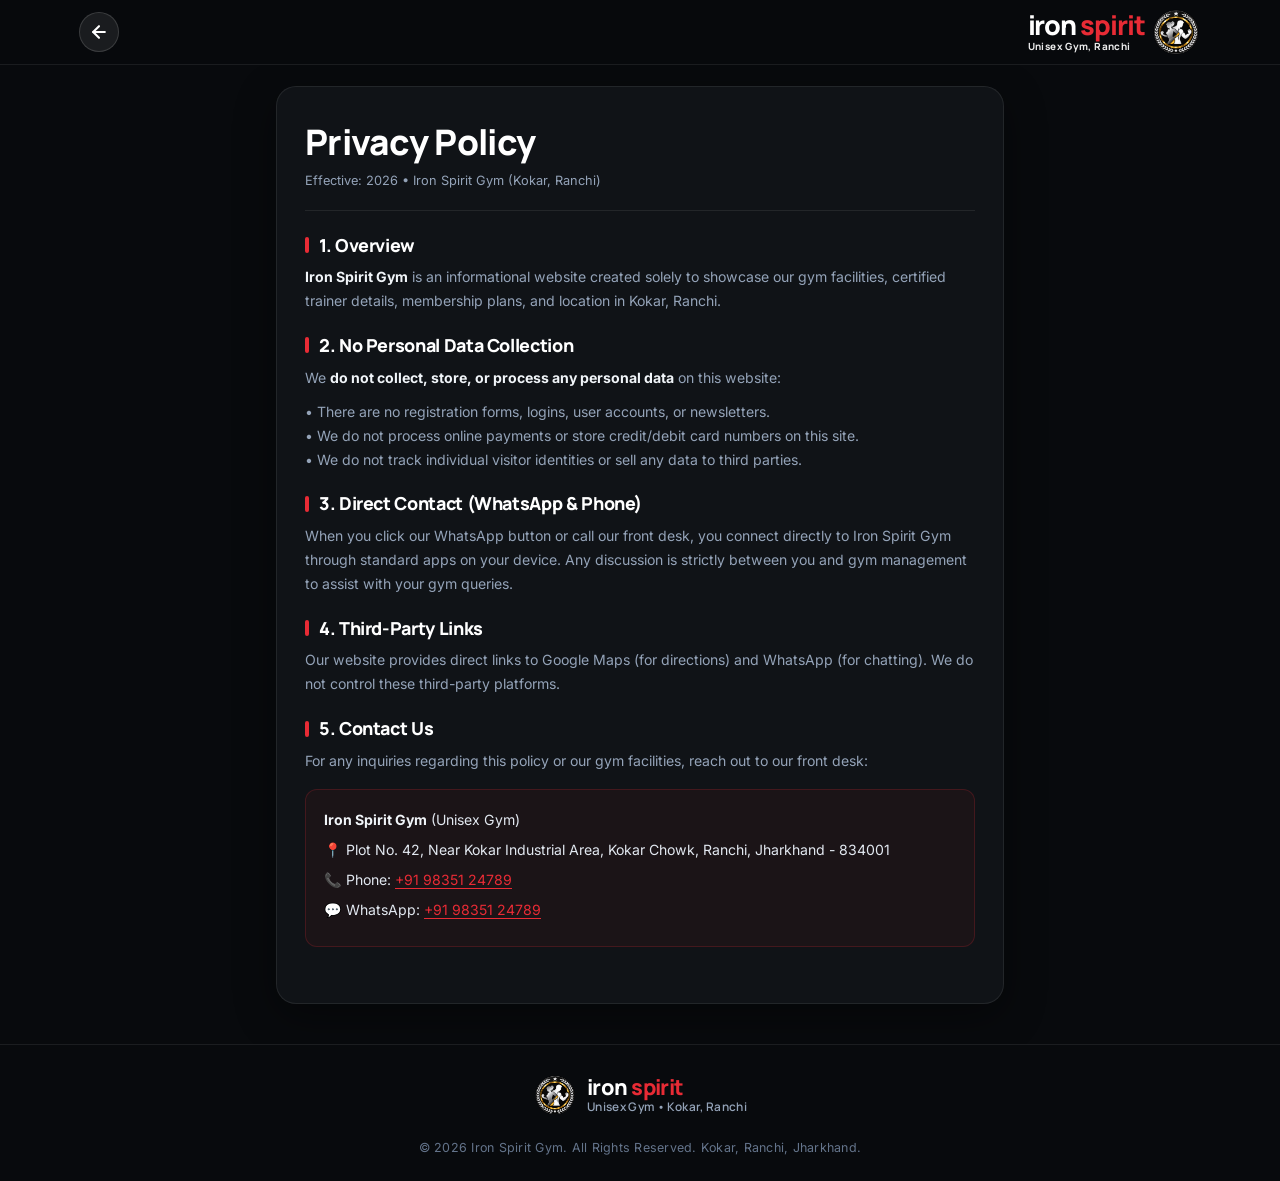
==== privacy-policy.html @ e4836db2 "Initial commit" ====
<!DOCTYPE html>
<html lang="en">
<head>
  <meta charset="UTF-8" />
  <meta name="viewport" content="width=device-width, initial-scale=1.0, maximum-scale=1.0, user-scalable=no" />
  
  <title>Privacy Policy | Iron Spirit Gym - Kokar, Ranchi</title>
  <meta name="description" content="Privacy Policy for Iron Spirit Gym, Kokar, Ranchi. We respect your privacy and do not collect personal data on this website." />
  <meta name="theme-color" content="#080a0d" />
  <link rel="icon" type="image/png" href="logo.png" />

  <!-- Preconnect Fonts -->
  <link rel="preconnect" href="https://fonts.googleapis.com" />
  <link rel="preconnect" href="https://fonts.gstatic.com" crossorigin />

  <!-- Main Stylesheet -->
  <link rel="stylesheet" href="css/style.css" />

  <style>
    /* Strict Dark Canvas Override - Eliminates any white body gaps or mobile padding */
    html,
    body {
      background: #080a0d !important;
      background-color: #080a0d !important;
      padding-bottom: 0 !important;
      margin: 0 !important;
      color: #cbd5e1;
    }

    /* Completely Disable Mobile Bottom Nav on Privacy Policy */
    .mobile-bottom-nav {
      display: none !important;
    }

    /* Top Navbar Layout on Privacy Policy */
    .privacy-header-bar {
      background: rgba(8, 10, 13, 0.94) !important;
      backdrop-filter: blur(20px) !important;
      -webkit-backdrop-filter: blur(20px) !important;
      border-bottom: 1px solid rgba(255, 255, 255, 0.08) !important;
    }

    .policy-navbar-row {
      display: flex !important;
      align-items: center !important;
      justify-content: space-between !important;
      height: 64px;
      gap: 14px;
    }

    .policy-top-back-icon {
      display: inline-flex !important;
      align-items: center;
      justify-content: center;
      width: 40px;
      height: 40px;
      border-radius: 50%;
      background: rgba(255, 255, 255, 0.08);
      border: 1px solid rgba(255, 255, 255, 0.14);
      color: #ffffff !important;
      text-decoration: none;
      flex-shrink: 0;
      transition: all 0.22s ease;
      -webkit-tap-highlight-color: transparent;
    }

    .policy-top-back-icon svg {
      stroke: #ffffff !important;
      color: #ffffff !important;
    }

    .policy-top-back-icon:hover,
    .policy-top-back-icon:active {
      background: var(--red, #e82b35);
      border-color: var(--red, #e82b35);
      transform: translateX(-2px);
    }

    .policy-page-wrap {
      min-height: calc(100vh - 120px);
      background: #080a0d !important;
      color: #cbd5e1;
      padding-top: 86px;
      padding-bottom: 40px;
      position: relative;
    }

    .policy-container {
      max-width: 760px;
      margin: 0 auto;
      padding: 0 16px;
    }

    .policy-card {
      background: rgba(18, 22, 27, 0.85);
      border: 1px solid rgba(255, 255, 255, 0.08);
      border-radius: 20px;
      padding: 34px 28px;
      backdrop-filter: blur(16px);
      -webkit-backdrop-filter: blur(16px);
      box-shadow: 0 12px 40px rgba(0, 0, 0, 0.4);
    }

    .policy-header {
      margin-bottom: 24px;
      padding-bottom: 18px;
      border-bottom: 1px solid rgba(255, 255, 255, 0.08);
    }

    .policy-title {
      font-family: 'Manrope', var(--font-heading), sans-serif;
      font-size: clamp(1.75rem, 3.2vw, 2.2rem);
      font-weight: 850;
      color: #ffffff;
      line-height: 1.2;
      margin-bottom: 8px;
    }

    .policy-meta {
      font-size: 0.80rem;
      color: #94a3b8;
    }

    .policy-content section {
      margin-bottom: 22px;
    }

    .policy-content h2 {
      font-family: 'Manrope', var(--font-heading), sans-serif;
      font-size: 1.12rem;
      font-weight: 800;
      color: #ffffff;
      margin-bottom: 10px;
      display: flex;
      align-items: center;
      gap: 10px;
    }

    .policy-content h2::before {
      content: '';
      display: inline-block;
      width: 4px;
      height: 16px;
      background: var(--red, #e82b35);
      border-radius: 2px;
    }

    .policy-content p {
      font-size: 0.88rem;
      line-height: 1.7;
      color: #94a3b8;
      margin-bottom: 10px;
    }

    .policy-content strong {
      color: #f1f5f9;
    }

    .policy-content a {
      color: var(--red, #e82b35);
      text-decoration: underline;
      text-underline-offset: 3px;
    }

    .policy-contact-box {
      background: rgba(232, 43, 53, 0.05);
      border: 1px solid rgba(232, 43, 53, 0.2);
      border-radius: 12px;
      padding: 18px;
      margin-top: 16px;
    }

    .policy-contact-box p {
      margin-bottom: 6px;
      color: #e2e8f0;
    }

    .site-footer {
      background: #080a0d !important;
      border-top: 1px solid rgba(255, 255, 255, 0.08);
      padding: 28px 0 24px 0 !important;
    }

    @media (max-width: 640px) {
      .policy-page-wrap {
        padding-top: 76px;
        padding-bottom: 28px;
      }
      .policy-card {
        padding: 24px 16px;
        border-radius: 16px;
      }
      .policy-title {
        font-size: 1.5rem;
      }
    }
  </style>
</head>
<body>

  <!-- FIXED TOP NAVBAR -->
  <div class="fixed-top-header-group">
    <header class="site-header privacy-header-bar">
      <div class="container policy-navbar-row">
        <!-- Clean Back Icon Button on Top Left -->
        <a href="index.html" class="policy-top-back-icon" aria-label="Return to Homepage">
          <svg width="20" height="20" viewBox="0 0 24 24" fill="none" stroke="currentColor" stroke-width="2.5" stroke-linecap="round" stroke-linejoin="round">
            <line x1="19" y1="12" x2="5" y2="12"></line>
            <polyline points="12 19 5 12 12 5"></polyline>
          </svg>
        </a>

        <!-- Brand Identity -->
        <a href="index.html#hero" class="brand-logo" aria-label="Iron Spirit Gym Homepage">
          <div class="brand-text">
            <span class="brand-name">iron <span class="red-text">spirit</span></span>
            <span class="brand-sub">Unisex Gym, Ranchi</span>
          </div>
          <img src="top_logo.png" alt="Iron Spirit Gym Logo" class="header-logo-img" />
        </a>
      </div>
    </header>
  </div>

  <!-- PRIVACY POLICY CONTENT BODY -->
  <main class="policy-page-wrap">
    <div class="policy-container">
      <div class="policy-card">
        
        <div class="policy-header">
          <h1 class="policy-title">Privacy Policy</h1>
          <p class="policy-meta">Effective: 2026 • Iron Spirit Gym (Kokar, Ranchi)</p>
        </div>

        <div class="policy-content">
          <section>
            <h2>1. Overview</h2>
            <p>
              <strong>Iron Spirit Gym</strong> is an informational website created solely to showcase our gym facilities, certified trainer details, membership plans, and location in Kokar, Ranchi.
            </p>
          </section>

          <section>
            <h2>2. No Personal Data Collection</h2>
            <p>
              We <strong>do not collect, store, or process any personal data</strong> on this website:
            </p>
            <p>
              • There are no registration forms, logins, user accounts, or newsletters.<br>
              • We do not process online payments or store credit/debit card numbers on this site.<br>
              • We do not track individual visitor identities or sell any data to third parties.
            </p>
          </section>

          <section>
            <h2>3. Direct Contact (WhatsApp & Phone)</h2>
            <p>
              When you click our WhatsApp button or call our front desk, you connect directly to Iron Spirit Gym through standard apps on your device. Any discussion is strictly between you and gym management to assist with your gym queries.
            </p>
          </section>

          <section>
            <h2>4. Third-Party Links</h2>
            <p>
              Our website provides direct links to Google Maps (for directions) and WhatsApp (for chatting). We do not control these third-party platforms.
            </p>
          </section>

          <section>
            <h2>5. Contact Us</h2>
            <p>For any inquiries regarding this policy or our gym facilities, reach out to our front desk:</p>
            <div class="policy-contact-box">
              <p><strong>Iron Spirit Gym</strong> (Unisex Gym)</p>
              <p>📍 Plot No. 42, Near Kokar Industrial Area, Kokar Chowk, Ranchi, Jharkhand - 834001</p>
              <p>📞 Phone: <a href="tel:+919835124789">+91 98351 24789</a></p>
              <p>💬 WhatsApp: <a href="https://wa.me/919835124789" target="_blank" rel="noopener">+91 98351 24789</a></p>
            </div>
          </section>
        </div>

      </div>
    </div>
  </main>

  <!-- SITE FOOTER -->
  <footer class="site-footer">
    <div class="container">
      <div class="footer-minimal-wrap">
        <a href="index.html#hero" class="footer-brand" aria-label="Iron Spirit Gym">
          <img src="top_logo.png" alt="Iron Spirit Gym Logo" class="footer-logo-img" />
          <div class="footer-brand-text">
            <span class="brand-name">iron <span class="red-text">spirit</span></span>
            <span class="brand-sub">Unisex Gym • Kokar, Ranchi</span>
          </div>
        </a>
        <div class="footer-copyright-text">
          © 2026 Iron Spirit Gym. All Rights Reserved. Kokar, Ranchi, Jharkhand.
        </div>
      </div>
    </div>
  </footer>

</body>
</html>
---- css/style.css ----
/* ==========================================================================
   IRON SPIRIT GYM — STUDIO LUXURY LIGHT THEME & ATHLETIC CRIMSON
   Palette: Studio Off-White (#f8f9fb), Pure White Surfaces (#ffffff),
            Deep Onyx Typography (#0f1316), Vibrant Crimson Red (#e82b35)
   ========================================================================== */

@import url('https://fonts.googleapis.com/css2?family=Barlow+Condensed:wght@600;700;800;900&family=Bebas+Neue&family=Inter:wght@400;500;600;700;800&family=Manrope:wght@400;500;600;700;800;900&family=Montserrat:wght@800;900&family=Outfit:wght@600;700;800;900&family=Plus+Jakarta+Sans:wght@500;600;700;800;900&family=Syne:wght@700;800;900&display=swap');

:root {
  /* Studio Luxury Light Canvas & Surfaces */
  --bg: #f8f9fb;
  --bg-canvas: #f8f9fb;
  --surface: #ffffff;
  --bg-surface: #ffffff;
  --surface2: #f1f3f5;
  --bg-surface-elevated: #ffffff;
  --bg-surface-hover: #f3f5f8;
  --bg-glass: rgba(255, 255, 255, 0.92);

  /* Clean Hairline Borders & Dividers */
  --line: rgba(0, 0, 0, 0.08);
  --border-subtle: rgba(0, 0, 0, 0.08);
  --border-medium: rgba(0, 0, 0, 0.14);
  --border-red: rgba(232, 43, 53, 0.4);
  --border-red-strong: rgba(232, 43, 53, 0.85);

  /* Vibrant Crimson Red Accents */
  --red: #e82b35;
  --red2: #ff5660;
  --red-muted: rgba(232, 43, 53, 0.08);
  --red-glow: rgba(232, 43, 53, 0.18);
  --green: #10b981;

  /* Backward compatibility mapping */
  --gold-primary: var(--red);
  --gold-light: var(--red2);
  --gold-dark: #b81c25;
  --gold-muted: var(--red-muted);
  --gold-glow: var(--red-glow);
  --border-gold: var(--border-red);
  --border-gold-strong: var(--border-red-strong);

  /* Text & Hierarchy */
  --text: #0f1316;
  --text-primary: #0f1316;
  --muted: #5f6b7a;
  --text-secondary: #5f6b7a;
  --text-muted: #8896a6;
  --text-inverse: #ffffff;

  /* Functional */
  --status-live: var(--green);
  --status-warning: #f59e0b;

  /* Typography */
  --font-heading: 'Manrope', 'Outfit', sans-serif;
  --font-display: 'Manrope', 'Outfit', sans-serif;
  --font-body: 'Inter', -apple-system, BlinkMacSystemFont, sans-serif;

  /* Radii */
  --radius-sm: 6px;
  --radius-md: 12px;
  --radius-lg: 18px;
  --radius-xl: 24px;
  --radius-full: 9999px;

  /* Shadows for Light Theme */
  --shadow-subtle: 0 4px 20px rgba(15, 23, 42, 0.05);
  --shadow-card: 0 12px 36px rgba(15, 23, 42, 0.08);
  --shadow-elevated: 0 20px 48px rgba(15, 23, 42, 0.12);

  /* Transitions */
  --ease-smooth: cubic-bezier(0.16, 1, 0.3, 1);
  --transition-fast: 0.22s var(--ease-smooth);
  --transition-smooth: 0.45s var(--ease-smooth);
}

/* Base Reset & Global Touch/Selection Lock */
*, *::before, *::after {
  box-sizing: border-box;
  margin: 0;
  padding: 0;
  -webkit-tap-highlight-color: transparent !important;
  -webkit-touch-callout: none !important;
  -webkit-user-select: none;
  -moz-user-select: none;
  -ms-user-select: none;
  user-select: none;
}

/* Completely Disable Text Selection Highlighting */
::selection {
  background: transparent;
  color: inherit;
}

::-moz-selection {
  background: transparent;
  color: inherit;
}

html {
  font-size: 16px;
  background-color: var(--bg-canvas);
  color: var(--text-primary);
  font-family: var(--font-body);
  -webkit-font-smoothing: antialiased;
  -moz-osx-font-smoothing: grayscale;
  overflow-x: hidden;
  max-width: 100vw;
  -webkit-tap-highlight-color: transparent;
  -webkit-user-select: none;
  user-select: none;
}

body {
  overflow-x: hidden;
  max-width: 100vw;
  width: 100%;
  line-height: 1.6;
  background-color: var(--bg-canvas);
  color: var(--text-primary);
  position: relative;
  -webkit-tap-highlight-color: transparent;
  -webkit-user-select: none;
  user-select: none;
}

/* Allow text selection ONLY on form input fields */
input,
textarea,
[contenteditable="true"] {
  -webkit-user-select: text !important;
  -moz-user-select: text !important;
  -ms-user-select: text !important;
  user-select: text !important;
  -webkit-tap-highlight-color: transparent;
}

input::selection,
textarea::selection {
  background: rgba(232, 43, 53, 0.3) !important;
  color: inherit !important;
}

/* Fixed Ambient Background Canvas (Hardware-Accelerated, Zero Mobile Scroll Lag) */
.fixed-bg-canvas {
  position: fixed;
  inset: 0;
  width: 100vw;
  height: 100vh;
  z-index: -1;
  pointer-events: none;
  background-color: var(--bg-canvas);
  background-image: 
    radial-gradient(circle at 10% 20%, rgba(232, 43, 53, 0.035) 0%, transparent 40%),
    radial-gradient(circle at 90% 80%, rgba(232, 43, 53, 0.025) 0%, transparent 45%),
    radial-gradient(rgba(0, 0, 0, 0.05) 0.8px, transparent 0.8px);
  background-size: 100% 100%, 100% 100%, 32px 32px;
  background-position: 0 0, 0 0, 0 0;
}

/* ==========================================================================
   PRELOADER — SILHOUETTE LIQUID & ENERGY FILL ANIMATION
   ========================================================================== */
.preloader {
  position: fixed;
  inset: 0;
  width: 100vw;
  height: 100vh;
  background: radial-gradient(ellipse at center, #38080c 0%, #1a0305 45%, #0a0102 75%, #050607 100%);
  z-index: 99999;
  display: flex;
  align-items: center;
  justify-content: center;
  opacity: 1;
  visibility: visible;
  transition: opacity 0.65s cubic-bezier(0.16, 1, 0.3, 1), visibility 0.65s ease;
  overflow: hidden;
}

.preloader.hide {
  opacity: 0;
  visibility: hidden;
  pointer-events: none;
}

/* Container */
.loader-container {
  position: relative;
  display: flex;
  flex-direction: column;
  align-items: center;
  justify-content: center;
  padding: 24px;
  z-index: 2;
}

/* Ambient Pulsing Full-Screen Radial Aura */
.loader-ambient-glow {
  position: fixed;
  inset: 0;
  width: 100vw;
  height: 100vh;
  background: radial-gradient(circle at center, rgba(229, 9, 20, 0.42) 0%, rgba(180, 10, 20, 0.15) 45%, transparent 75%);
  pointer-events: none;
  z-index: 1;
  animation: ambient-glow-pulse 2.6s ease-in-out infinite alternate;
}

@keyframes ambient-glow-pulse {
  0% {
    transform: scale(0.92);
    opacity: 0.65;
  }
  100% {
    transform: scale(1.18);
    opacity: 1;
  }
}

/* Logo Fade In / Fade Out Wrapper */
.loader-logo-wrap {
  position: relative;
  width: min(75vw, 210px);
  aspect-ratio: 1222 / 1287;
  display: flex;
  align-items: center;
  justify-content: center;
  z-index: 2;
}

.loader-fade-logo {
  width: 100%;
  height: 100%;
  object-fit: contain;
  animation: logo-fade-breathe 2.2s ease-in-out infinite alternate;
}

@keyframes logo-fade-breathe {
  0% {
    opacity: 0.25;
    transform: scale(0.92);
    filter: drop-shadow(0 0 6px rgba(229, 9, 20, 0.4)) drop-shadow(0 0 12px rgba(229, 9, 20, 0.2));
  }
  100% {
    opacity: 1;
    transform: scale(1.04);
    filter: drop-shadow(0 0 22px rgba(229, 9, 20, 1)) drop-shadow(0 0 45px rgba(229, 9, 20, 0.6));
  }
}

/* Status Tracker & Progress */
.loader-status-wrap {
  margin-top: 32px;
  display: flex;
  flex-direction: column;
  align-items: center;
  gap: 10px;
  z-index: 5;
}

.loader-progress-track {
  width: 140px;
  height: 3px;
  background: rgba(255, 255, 255, 0.08);
  border-radius: 999px;
  overflow: hidden;
  position: relative;
}

.loader-progress-bar-fill {
  position: absolute;
  top: 0;
  bottom: 0;
  left: 0;
  width: 0%;
  background: linear-gradient(90deg, #b91c1c, var(--red), #ff4d4d);
  border-radius: 999px;
  box-shadow: 0 0 12px var(--red);
  animation: progress-fill-sync 3s cubic-bezier(0.4, 0, 0.2, 1) infinite;
}

@keyframes progress-fill-sync {
  0% {
    width: 0%;
  }
  60%, 88% {
    width: 100%;
  }
  96%, 100% {
    width: 100%;
  }
}

.loader-meta-row {
  display: flex;
  align-items: center;
  gap: 12px;
}

.loader-brand-tag {
  font-family: var(--font-display);
  font-size: 0.72rem;
  font-weight: 800;
  letter-spacing: 0.15em;
  color: rgba(255, 255, 255, 0.5);
  text-transform: uppercase;
}

.loader-pct {
  font-family: var(--font-display);
  font-size: 0.68rem;
  font-weight: 800;
  letter-spacing: 0.12em;
  color: var(--red);
  text-transform: uppercase;
  text-shadow: 0 0 10px rgba(229, 9, 20, 0.6);
  animation: pulse-text 1.5s ease-in-out infinite alternate;
}

@keyframes pulse-text {
  0% { opacity: 0.7; }
  100% { opacity: 1; }
}

/* Subtle background ambient mesh */
body::before {
  content: '';
  position: fixed;
  top: 0;
  left: 0;
  width: 100vw;
  height: 100vh;
  background-image: 
    radial-gradient(circle at 85% 15%, rgba(232, 43, 53, 0.05) 0%, transparent 40%),
    radial-gradient(circle at 10% 60%, rgba(255, 255, 255, 0.015) 0%, transparent 35%);
  pointer-events: none;
  z-index: 0;
}

/* Container — Responsive & Scaled for Large Monitors & Projectors */
.container {
  width: 100%;
  max-width: min(1560px, 92vw);
  margin: 0 auto;
  padding: 0 28px;
  position: relative;
  z-index: 1;
}

@media (min-width: 1600px) {
  .container {
    max-width: min(1780px, 92vw);
    padding: 0 44px;
  }
}

@media (min-width: 2200px) {
  .container {
    max-width: min(2100px, 90vw);
    padding: 0 60px;
  }
}

@media (max-width: 640px) {
  .container {
    padding: 0 16px;
  }
}

/* Typography */
h1, h2, h3, h4, h5, h6 {
  font-family: var(--font-display);
  color: var(--text-primary);
  font-weight: 700;
  line-height: 1.15;
  letter-spacing: -0.02em;
}

p {
  color: var(--text-secondary);
}

a {
  color: inherit;
  text-decoration: none;
}



/* ==========================================================================
   BUTTERY SMOOTH GSAP SCROLL REVEAL STYLES
   ========================================================================== */
.gsap-reveal {
  opacity: 0;
  transform: translateY(36px);
  will-change: transform, opacity;
}

/* Skeleton fade-out transition */
.skeleton-fade-out {
  opacity: 0;
  transition: opacity 0.4s var(--ease-smooth);
}

/* ==========================================================================
   SECTION HEADER WITH WATERMARK & DUMBBELL EYEBROW (USER SPECIFIED DESIGN)
   ========================================================================== */
.section-header {
  text-align: center;
  max-width: 860px;
  margin: 0 auto 44px auto;
  position: relative;
  padding: 24px 12px 0 12px;
}

/* Subtle dotted grid texture behind heading matching reference */
.section-header::after {
  content: '';
  position: absolute;
  top: -12px;
  left: 50%;
  transform: translateX(-50%);
  width: 100%;
  max-width: 580px;
  height: 110px;
  background-image: radial-gradient(rgba(0, 0, 0, 0.06) 1.2px, transparent 1.2px);
  background-size: 14px 14px;
  mask-image: radial-gradient(ellipse at center, rgba(0, 0, 0, 0.85) 0%, transparent 72%);
  -webkit-mask-image: radial-gradient(ellipse at center, rgba(0, 0, 0, 0.85) 0%, transparent 72%);
  pointer-events: none;
  z-index: 0;
}

/* Hidden/Watermark hollow outlined background text element */
.section-header[data-watermark]::before {
  content: attr(data-watermark);
  position: absolute;
  top: -10px;
  left: 50%;
  transform: translateX(-50%);
  font-family: var(--font-display);
  font-size: clamp(3.4rem, 10.5vw, 7.5rem);
  font-weight: 900;
  text-transform: uppercase;
  letter-spacing: 0.12em;
  color: transparent;
  -webkit-text-stroke: 1.5px rgba(0, 0, 0, 0.07);
  pointer-events: none;
  user-select: none;
  white-space: nowrap;
  z-index: 1;
  line-height: 0.85;
  mask-image: linear-gradient(180deg, rgba(0, 0, 0, 0.95) 0%, rgba(0, 0, 0, 0.2) 100%);
  -webkit-mask-image: linear-gradient(180deg, rgba(0, 0, 0, 0.95) 0%, rgba(0, 0, 0, 0.2) 100%);
}

.section-eyebrow {
  display: inline-flex;
  align-items: center;
  justify-content: center;
  gap: 10px;
  font-family: var(--font-display);
  font-size: 0.92rem;
  font-weight: 700;
  text-transform: uppercase;
  letter-spacing: 0.08em;
  color: var(--red);
  margin-bottom: 14px;
  position: relative;
  z-index: 2;
  background: transparent;
  border: none;
  padding: 0;
}

.eyebrow-dumbbell {
  display: none !important;
}

.section-title {
  font-size: clamp(2rem, 4.2vw, 3.4rem);
  font-weight: 800;
  margin-bottom: 14px;
  text-transform: uppercase;
  letter-spacing: 0.01em;
  line-height: 1.12;
  position: relative;
  z-index: 2;
  color: var(--text-primary);
}

.section-title span {
  color: var(--red);
}

.section-subtitle {
  font-size: clamp(0.92rem, 1.2vw, 1.05rem);
  color: var(--text-secondary);
  line-height: 1.65;
  max-width: 680px;
  margin: 0 auto;
  position: relative;
  z-index: 2;
}

@media (max-width: 640px) {
  .section-header {
    margin-bottom: 40px;
    padding-top: 14px;
  }
  .section-header[data-watermark]::before {
    font-size: clamp(2.4rem, 11vw, 4.2rem);
    letter-spacing: 0.08em;
    top: -4px;
  }
  .section-eyebrow {
    font-size: 0.82rem;
    gap: 7px;
  }
  .eyebrow-dumbbell {
    width: 18px;
    height: 11px;
  }
  .section-title {
    font-size: clamp(1.75rem, 7vw, 2.3rem);
  }
}

/* Button System */
.btn {
  display: inline-flex;
  align-items: center;
  justify-content: center;
  gap: 10px;
  font-family: var(--font-display);
  font-size: 0.9375rem;
  font-weight: 600;
  letter-spacing: 0.02em;
  padding: 13px 28px;
  border-radius: var(--radius-full);
  cursor: pointer;
  transition: background-color var(--transition-fast), border-color var(--transition-fast), box-shadow var(--transition-fast), color var(--transition-fast);
  border: 1px solid transparent;
  outline: none;
  white-space: nowrap;
}

.btn-primary {
  background: var(--gold-primary);
  color: var(--text-inverse);
  box-shadow: 0 4px 18px var(--gold-glow);
}

.btn-primary:hover {
  background: var(--gold-light);
  box-shadow: 0 6px 24px var(--red-glow);
}

.btn-outline {
  background: rgba(255, 255, 255, 0.03);
  color: var(--text-primary);
  border-color: var(--border-medium);
  backdrop-filter: blur(8px);
}

.btn-outline:hover {
  background: rgba(255, 255, 255, 0.07);
  border-color: var(--gold-primary);
  color: var(--gold-primary);
}

.btn-whatsapp {
  background: #25d366;
  color: #0b0c10;
  font-weight: 700;
}

.btn-whatsapp:hover {
  background: #20ba59;
  box-shadow: 0 4px 20px rgba(37, 211, 102, 0.25);
}

/* ==========================================================================
   REAL UI SKELETON LOADERS (LIGHT THEME)
   ========================================================================== */
.skeleton-box {
  position: relative;
  overflow: hidden;
  background-color: #e5e7eb;
  border-radius: var(--radius-md);
}

.skeleton-box::after {
  content: '';
  position: absolute;
  top: 0;
  left: 0;
  right: 0;
  bottom: 0;
  background: linear-gradient(
    90deg,
    rgba(255, 255, 255, 0) 0%,
    rgba(255, 255, 255, 0.65) 50%,
    rgba(255, 255, 255, 0) 100%
  );
  animation: skeleton-shimmer 1.6s infinite cubic-bezier(0.4, 0, 0.2, 1);
  transform: translateX(-100%);
}

@keyframes skeleton-shimmer {
  100% {
    transform: translateX(100%);
  }
}

.skeleton-card {
  background: var(--surface);
  border: 1px solid var(--border-subtle);
  border-radius: var(--radius-lg);
  padding: 24px;
  display: flex;
  flex-direction: column;
  gap: 16px;
  min-height: 280px;
  box-shadow: var(--shadow-subtle);
}

.skeleton-img {
  height: 180px;
  width: 100%;
  border-radius: var(--radius-md);
}

.skeleton-pill {
  height: 24px;
  width: 90px;
  border-radius: var(--radius-full);
}

.skeleton-title {
  height: 28px;
  width: 75%;
  border-radius: var(--radius-sm);
}

.skeleton-line {
  height: 14px;
  width: 100%;
  border-radius: var(--radius-sm);
}

.skeleton-line.short {
  width: 60%;
}

.skeleton-button {
  height: 44px;
  width: 100%;
  border-radius: var(--radius-full);
  margin-top: auto;
}

/* ==========================================================================
   TOP ANNOUNCEMENT BAR & FIXED HEADER WRAPPER
   ========================================================================== */
.fixed-top-header-group {
  position: fixed;
  top: 0;
  left: 0;
  right: 0;
  width: 100%;
  margin: 0;
  padding: 0;
  z-index: 1000;
}

/* ==========================================================================
   TOP ANNOUNCEMENT BAR (CONTINUOUS MARQUEE SCROLLER WITH PAUSE ON CLICK/HOVER)
   ========================================================================== */
.top-announcement {
  background: #0e1114;
  border-bottom: 1px solid rgba(255, 255, 255, 0.08);
  color: #ffffff;
  padding: 8px 0;
  font-size: 0.8125rem;
  position: relative;
  z-index: 1001;
  width: 100%;
  max-height: 50px;
  overflow: hidden;
  cursor: pointer;
  user-select: none;
  opacity: 1;
  transform: translateY(0);
  transition: max-height 0.35s cubic-bezier(0.4, 0, 0.2, 1), opacity 0.25s ease, transform 0.35s cubic-bezier(0.4, 0, 0.2, 1), padding 0.35s ease, border-color 0.35s ease, background 0.2s ease;
}

/* Hide top announcement bar when scrolled past hero */
.fixed-top-header-group.scrolled .top-announcement {
  max-height: 0;
  opacity: 0;
  padding: 0 !important;
  border-bottom: none !important;
  margin: 0 !important;
  transform: translateY(-100%);
  pointer-events: none;
}

.top-announcement:hover {
  background: #14181d;
}

.announcement-marquee-wrapper {
  width: 100%;
  overflow: hidden;
  display: flex;
  position: relative;
  mask-image: linear-gradient(to right, transparent, black 30px, black calc(100% - 30px), transparent);
  -webkit-mask-image: linear-gradient(to right, transparent, black 30px, black calc(100% - 30px), transparent);
}

.announcement-marquee-track {
  display: flex;
  align-items: center;
  width: max-content;
  will-change: transform;
  animation: announcementMarquee 28s linear infinite;
}

.top-announcement:hover .announcement-marquee-track,
.top-announcement.is-paused .announcement-marquee-track {
  animation-play-state: paused !important;
}

.announcement-marquee-item {
  display: inline-flex;
  align-items: center;
  gap: 12px;
  white-space: nowrap;
  padding: 0 28px;
  flex-shrink: 0;
}

.announcement-badge {
  background: var(--red);
  color: #ffffff;
  padding: 3px 8px;
  border-radius: 4px;
  font-size: 0.7rem;
  font-weight: 800;
  letter-spacing: 0.05em;
  text-transform: uppercase;
  flex-shrink: 0;
  box-shadow: 0 2px 8px rgba(232, 43, 53, 0.4);
}

.announcement-text {
  color: #f1f5f9;
  font-weight: 500;
  letter-spacing: 0.02em;
  font-size: 0.82rem;
}

.announcement-dot {
  display: inline-block;
  width: 5px;
  height: 5px;
  border-radius: 50%;
  background: var(--red);
  margin: 0 4px;
  opacity: 0.8;
}

@keyframes announcementMarquee {
  0% {
    transform: translate3d(0, 0, 0);
  }
  100% {
    transform: translate3d(-50%, 0, 0);
  }
}

/* ==========================================================================
   DYNAMIC NAVBAR (TRANSPARENT OVER HERO, FROSTED GLASS ON SCROLL)
   ========================================================================== */
.site-header {
  width: 100%;
  background: transparent;
  backdrop-filter: none;
  -webkit-backdrop-filter: none;
  border-bottom: none;
  box-shadow: none;
  transition: background 0.35s ease, backdrop-filter 0.35s ease, -webkit-backdrop-filter 0.35s ease, border-color 0.35s ease, box-shadow 0.35s ease;
}

.site-header.scrolled {
  background: rgba(255, 255, 255, 0.88);
  backdrop-filter: blur(20px) saturate(180%);
  -webkit-backdrop-filter: blur(20px) saturate(180%);
  border-bottom: 1px solid rgba(0, 0, 0, 0.08);
  box-shadow: 0 4px 24px rgba(0, 0, 0, 0.06);
}

.navbar {
  display: flex;
  align-items: center;
  justify-content: space-between;
  height: 66px;
  gap: 24px;
}

.brand-logo, .logo {
  display: flex;
  align-items: center;
  gap: 12px;
  text-decoration: none;
  flex-shrink: 0;
  position: relative;
}

.site-header .brand-logo {
  display: inline-flex;
  align-items: center;
  gap: 6px;
  text-decoration: none;
  flex-shrink: 0;
}

@media (max-width: 768px) {
  .site-header .navbar {
    width: 100%;
    display: flex !important;
    justify-content: space-between !important;
    align-items: center !important;
    gap: 0 !important;
  }

  .site-header .nav-actions {
    display: none !important;
  }

  .site-header .brand-logo {
    display: flex !important;
    width: 100% !important;
    flex: 1 1 100% !important;
    align-items: center !important;
    justify-content: space-between !important;
    flex-direction: row !important;
    gap: 0 !important;
  }

  .site-header .brand-logo .brand-text {
    order: 1 !important;
    text-align: left !important;
  }

  .site-header .brand-logo .header-logo-img {
    order: 2 !important;
    margin-left: auto !important;
  }
}

.header-logo-img {
  height: 50px;
  width: 50px;
  max-height: 52px;
  max-width: 52px;
  object-fit: contain;
  border-radius: 50%;
  display: block;
  flex-shrink: 0;
  filter: none;
}

.brand-text {
  display: flex;
  flex-direction: column;
  justify-content: center;
  line-height: 1;
  gap: 3px;
}

.site-footer .brand-logo {
  display: inline-flex;
  align-items: center;
  gap: 12px;
  text-decoration: none;
  position: relative;
}

.brand-name {
  font-family: 'Manrope', var(--font-heading), sans-serif;
  font-weight: 850;
  font-size: clamp(1.42rem, 2.1vw, 1.78rem);
  letter-spacing: -0.04em;
  text-transform: lowercase;
  color: #ffffff;
  line-height: 1;
  display: flex;
  align-items: baseline;
  gap: 4px;
  transition: color 0.35s ease;
}

.site-header.scrolled .brand-name {
  color: #0f1316;
}

.brand-name span.red-text {
  color: var(--red);
  text-shadow: none;
}

.site-header.scrolled .brand-name span.red-text {
  color: var(--red);
  text-shadow: none;
}

.brand-sub {
  font-family: 'Manrope', sans-serif;
  font-size: 0.62rem;
  font-weight: 750;
  letter-spacing: 0.04em;
  text-transform: none;
  color: rgba(255, 255, 255, 0.92);
  line-height: 1;
  transition: color 0.35s ease;
}

.site-header.scrolled .brand-sub {
  color: #0f172a;
  font-weight: 800;
}

.nav-links {
  display: flex;
  align-items: center;
  gap: 26px;
  list-style: none;
  flex-shrink: 1;
}

.nav-links a {
  font-family: 'Manrope', sans-serif;
  font-size: 0.92rem;
  font-weight: 600;
  color: #ffffff;
  text-shadow: 0 1px 4px rgba(0, 0, 0, 0.6);
  letter-spacing: -0.01em;
  text-transform: none;
  transition: color var(--transition-fast), text-shadow var(--transition-fast);
  white-space: nowrap;
}

.site-header.scrolled .nav-links a {
  color: #0f1316;
  text-shadow: none;
  font-weight: 600;
}

.nav-links a:hover,
.nav-links a.active,
.site-header.scrolled .nav-links a:hover,
.site-header.scrolled .nav-links a.active {
  color: var(--red);
}

.nav-actions {
  display: flex;
  align-items: center;
  gap: 14px;
  flex-shrink: 0;
}

.nav-whatsapp-cta {
  height: 34px;
  padding: 0 14px;
  font-size: 0.76rem;
  font-weight: 700;
  font-family: var(--font-display);
  letter-spacing: 0.03em;
  display: inline-flex;
  align-items: center;
  justify-content: center;
  gap: 6px;
  border-radius: var(--radius-full);
  background: #25d366;
  border: 1px solid rgba(255, 255, 255, 0.2);
  color: #ffffff;
  text-decoration: none;
  white-space: nowrap;
  box-shadow: 0 2px 8px rgba(37, 211, 102, 0.25);
  transition: all 0.2s var(--ease-smooth);
}

.nav-whatsapp-cta svg {
  width: 14px;
  height: 14px;
  fill: currentColor;
}

.nav-whatsapp-cta:hover {
  background: #20ba59;
  transform: translateY(-1px);
  box-shadow: 0 4px 12px rgba(37, 211, 102, 0.35);
  color: #ffffff;
}

.hamburger-btn {
  display: none;
  background: transparent;
  border: none;
  color: #ffffff;
  width: 40px;
  height: 40px;
  padding: 0;
  cursor: pointer;
  align-items: center;
  justify-content: center;
  flex-shrink: 0;
  box-shadow: none;
  transition: color 0.2s ease, transform 0.2s ease;
}

.site-header.scrolled .hamburger-btn {
  color: #0f1316;
}

.hamburger-btn:hover {
  background: transparent;
  color: var(--red);
  transform: scale(1.1);
}

.hamburger-btn:active {
  transform: scale(0.92);
}

/* ==========================================================================
   MOBILE SLIDE-OUT NAVIGATION SIDEBAR DRAWER
   ========================================================================== */
.sidebar-backdrop {
  position: fixed;
  inset: 0;
  background: rgba(10, 13, 16, 0.7);
  backdrop-filter: blur(8px);
  -webkit-backdrop-filter: blur(8px);
  z-index: 2000;
  opacity: 0;
  visibility: hidden;
  transition: opacity 0.35s ease, visibility 0.35s ease;
}

.sidebar-backdrop.active {
  opacity: 1;
  visibility: visible;
}

.mobile-sidebar-drawer {
  position: fixed;
  top: 0;
  right: 0;
  bottom: 0;
  width: min(340px, 86vw);
  background: #ffffff;
  z-index: 2005;
  box-shadow: -10px 0 40px rgba(0, 0, 0, 0.35);
  display: flex;
  flex-direction: column;
  transform: translate3d(105%, 0, 0);
  transition: transform 0.35s cubic-bezier(0.16, 1, 0.3, 1);
  overflow: hidden;
}

.mobile-sidebar-drawer.open {
  transform: translate3d(0, 0, 0);
}

.sidebar-header {
  display: flex;
  align-items: center;
  justify-content: space-between;
  padding: 18px 20px;
  border-bottom: 1px solid var(--border-subtle);
  background: #f8fafc;
}

.sidebar-brand {
  display: flex;
  align-items: center;
  gap: 10px;
  text-decoration: none;
}

.sidebar-logo-img {
  height: 36px;
  width: auto;
}

.sidebar-brand .brand-name {
  color: #0f1316;
  font-size: 1.15rem;
}

.sidebar-brand .brand-sub {
  color: #64748b;
  font-size: 0.65rem;
}

.sidebar-close-btn {
  background: transparent;
  border: none;
  color: #0f1316;
  width: 36px;
  height: 36px;
  border-radius: 50%;
  display: flex;
  align-items: center;
  justify-content: center;
  cursor: pointer;
  transition: all 0.2s ease;
  box-shadow: none;
}

.sidebar-close-btn:hover {
  background: #f1f5f9;
  color: var(--red);
  transform: rotate(90deg);
}

.sidebar-body {
  flex: 1;
  display: flex;
  flex-direction: column;
  justify-content: space-between;
  overflow-y: auto;
  -webkit-overflow-scrolling: touch;
  padding: 16px 18px 24px;
}

.sidebar-nav-list {
  list-style: none;
  display: flex;
  flex-direction: column;
  gap: 4px;
}

.sidebar-link {
  display: flex;
  align-items: center;
  gap: 12px;
  padding: 10px 12px;
  border-radius: 10px;
  text-decoration: none;
  color: #1e293b;
  font-family: 'Manrope', sans-serif;
  font-weight: 600;
  font-size: 0.92rem;
  transition: all 0.2s ease;
}

.sidebar-link-icon {
  width: 30px;
  height: 30px;
  border-radius: 8px;
  background: #f1f5f9;
  color: #475569;
  display: flex;
  align-items: center;
  justify-content: center;
  transition: all 0.2s ease;
  flex-shrink: 0;
}

.sidebar-link:hover,
.sidebar-link.active {
  background: #fef2f2;
  color: var(--red);
}

.sidebar-link:hover .sidebar-link-icon,
.sidebar-link.active .sidebar-link-icon {
  background: var(--red);
  color: #ffffff;
}

.sidebar-cta-section {
  margin-top: 20px;
  padding-top: 16px;
  border-top: 1px solid var(--border-subtle);
  display: flex;
  flex-direction: column;
  gap: 10px;
}

.sidebar-trial-btn {
  width: 100%;
  padding: 12px 20px;
  font-size: 0.92rem;
  font-weight: 700;
  border-radius: 10px;
  text-align: center;
  box-shadow: 0 4px 16px rgba(232, 43, 53, 0.3);
}

.sidebar-contact-buttons {
  display: grid;
  grid-template-columns: 1fr 1fr;
  gap: 8px;
}

.sidebar-wa-btn,
.sidebar-call-btn {
  padding: 9px 8px;
  font-size: 0.8rem;
  font-weight: 600;
  border-radius: 8px;
  display: flex;
  align-items: center;
  justify-content: center;
  gap: 5px;
}

.sidebar-gym-status {
  display: flex;
  align-items: center;
  justify-content: center;
  gap: 6px;
  font-size: 0.72rem;
  font-weight: 600;
  color: #64748b;
  margin-top: 4px;
}

/* ==========================================================================
   DYNAMIC SINGLE-ROW HORIZONTAL CAROUSEL SYSTEM
   Centered by default, peek effect for overflow, floating side buttons
   ========================================================================== */
.carousel-wrapper {
  position: relative;
  width: 100%;
  margin-top: 14px;
}

/* Clean Next & Previous Navigation Button Controls */
.carousel-nav-btn {
  position: absolute;
  top: calc(50% - 10px);
  transform: translateY(-50%);
  z-index: 15;
  width: 42px;
  height: 42px;
  border-radius: 50%;
  background: #ffffff;
  border: 1px solid rgba(0, 0, 0, 0.1);
  color: var(--text-primary);
  box-shadow: 0 4px 18px rgba(0, 0, 0, 0.12), 0 1px 3px rgba(0, 0, 0, 0.08);
  cursor: pointer;
  display: flex;
  align-items: center;
  justify-content: center;
  transition: all 0.25s ease;
  flex-shrink: 0;
}

.carousel-nav-btn.prev {
  left: -20px;
}

.carousel-nav-btn.next {
  right: -20px;
}

.carousel-nav-btn:hover:not(:disabled) {
  background: var(--red);
  color: #ffffff;
  border-color: var(--red);
  transform: translateY(-50%) scale(1.08);
  box-shadow: 0 8px 24px rgba(232, 43, 53, 0.35);
}

.carousel-nav-btn:active:not(:disabled) {
  transform: translateY(-50%) scale(0.95);
}

.carousel-nav-btn:disabled,
.carousel-nav-btn.is-hidden {
  display: none !important;
  opacity: 0 !important;
  visibility: hidden !important;
  pointer-events: none !important;
}

@media (max-width: 768px) {
  .carousel-nav-btn {
    width: 36px;
    height: 36px;
    background: rgba(255, 255, 255, 0.95);
    backdrop-filter: blur(8px);
    -webkit-backdrop-filter: blur(8px);
  }
  .carousel-nav-btn.prev {
    left: 6px;
  }
  .carousel-nav-btn.next {
    right: 6px;
  }
}

.carousel-track {
  display: flex;
  gap: 24px;
  overflow-x: auto;
  overflow-y: hidden;
  scroll-behavior: smooth;
  scroll-snap-type: x mandatory;
  -webkit-overflow-scrolling: touch;
  scrollbar-width: none;
  padding: 12px 6px 30px 6px;
  margin: 0;
  width: 100%;
  box-sizing: border-box;
}

.carousel-track::-webkit-scrollbar {
  display: none;
}

/* Individual card flex rules inside horizontal tracks */
.carousel-track > * {
  flex: 0 0 350px;
  max-width: 350px;
  scroll-snap-align: start;
}

/* Desktop centering when cards fit (e.g. 3 pricing plans) */
@media (min-width: 1180px) {
  .pricing-track {
    justify-content: center;
  }
}

/* Tablet view - partial peek */
@media (max-width: 1024px) and (min-width: 769px) {
  .carousel-track {
    padding-right: 42px;
  }
  .carousel-track > * {
    flex: 0 0 320px;
    max-width: 320px;
  }
}

/* On desktop, hide cloned carousel items so only original items appear */
@media (min-width: 769px) {
  .carousel-clone {
    display: none !important;
  }
}

/* Mobile view - Full bleed wrapper with sleek centered 76vw card width and equal bilateral peek */
@media (max-width: 768px) {
  .carousel-wrapper {
    margin-left: -16px;
    margin-right: -16px;
    width: calc(100% + 32px);
  }
  .carousel-nav-btn {
    display: none !important;
  }
  .carousel-track {
    gap: 14px;
    padding-left: calc((100% - min(76vw, 310px)) / 2);
    padding-right: calc((100% - min(76vw, 310px)) / 2);
    scroll-padding: 0 calc((100% - min(76vw, 310px)) / 2);
    padding-top: 6px;
    padding-bottom: 20px;
    scroll-snap-type: x mandatory;
  }
  .carousel-track > * {
    flex: 0 0 76vw;
    width: 76vw;
    max-width: 310px;
    min-width: 240px;
    scroll-snap-align: center;
    scroll-snap-stop: normal;
  }
}

@media (min-width: 1600px) {
  .carousel-track > * {
    flex: 0 0 380px;
    max-width: 400px;
  }
}

/* ==========================================================================
   HERO SECTION (FULL-BLEED IMMERSIVE SLIDER: SLIDE 1 RIGHT LOGO, SLIDE 2+ FULL MEDIA)
   ========================================================================== */
.hero-immersive-section {
  position: relative;
  height: 100vh;
  min-height: 560px;
  display: flex;
  align-items: stretch;
  overflow: hidden;
  background: #090c0e;
  padding-top: 102px;
}

.hero-media-slider {
  position: absolute;
  inset: 0;
  width: 100%;
  height: 100%;
  z-index: 0;
  overflow: hidden;
  pointer-events: none;
}

.hero-slide {
  position: absolute;
  inset: 0;
  width: 100%;
  height: 100%;
  opacity: 0;
  visibility: hidden;
  transition: opacity 0.85s var(--ease-smooth), transform 1.2s ease;
  transform: scale(1.04);
}

.hero-slide.active {
  opacity: 1;
  visibility: visible;
  transform: scale(1);
  z-index: 1;
}

/* Slide 1: Atmospheric Athletic Crimson Red Lighting Canvas with Seamless Right Logo */
.hero-slide-bg-canvas {
  position: absolute;
  inset: 0;
  width: 100%;
  height: 100%;
  background: radial-gradient(
    circle at 74% 50%,
    rgba(232, 43, 53, 0.32) 0%,
    rgba(185, 28, 28, 0.16) 35%,
    rgba(15, 19, 22, 0.85) 68%,
    #090c0e 100%
  );
}

.hero-slide-halo {
  position: absolute;
  right: 6%;
  top: 50%;
  transform: translateY(-50%);
  width: 620px;
  height: 620px;
  border-radius: 50%;
  background: radial-gradient(circle, rgba(232, 43, 53, 0.45) 0%, rgba(232, 43, 53, 0.14) 45%, transparent 70%);
  filter: blur(60px);
  pointer-events: none;
  animation: heroHaloPulse 4s ease-in-out infinite alternate;
}

@keyframes heroHaloPulse {
  0% { transform: translateY(-50%) scale(0.92); opacity: 0.65; }
  100% { transform: translateY(-50%) scale(1.18); opacity: 0.95; }
}

.hero-slide-logo-container {
  position: absolute;
  right: 2%;
  top: 50%;
  transform: translateY(-50%);
  width: 54vw;
  max-width: 720px;
  height: 85vh;
  display: flex;
  align-items: center;
  justify-content: center;
  pointer-events: none;
  z-index: 1;
}

.hero-seamless-logo {
  width: 100%;
  height: 100%;
  max-height: 620px;
  object-fit: contain;
  filter: drop-shadow(0 25px 55px rgba(0, 0, 0, 0.88)) drop-shadow(0 0 45px rgba(232, 43, 53, 0.35));
  animation: heroFloatLogo 4s ease-in-out infinite alternate;
}

@keyframes heroFloatLogo {
  0% { transform: translateY(0px); }
  100% { transform: translateY(-8px); }
}

/* Slide 2+: Full-Bleed Video Media */
.hero-bg-media,
.hero-bg-video {
  width: 100%;
  height: 100%;
  object-fit: cover;
  object-position: center;
  filter: brightness(0.86) contrast(1.08);
  display: block;
}

/* Gradient Overlay for Clean Legibility Across All Slides */
.hero-overlay-gradient {
  position: absolute;
  inset: 0;
  z-index: 2;
  pointer-events: none;
  background: linear-gradient(
    90deg,
    rgba(6, 8, 10, 0.94) 0%,
    rgba(6, 8, 10, 0.86) 34%,
    rgba(6, 8, 10, 0.38) 58%,
    rgba(6, 8, 10, 0.05) 75%
  );
}

/* Foreground Container & Typography */
.hero-container {
  position: relative;
  z-index: 3;
  display: flex;
  flex-direction: column;
  justify-content: center;
  height: 100%;
  padding-top: 0;
  padding-bottom: 20px;
  width: 100%;
}

.hero-content {
  position: relative;
  z-index: 3;
  max-width: 660px;
  padding-top: 0;
}

.hero-title {
  font-family: "Manrope", var(--font-heading), sans-serif;
  color: #fff;
  letter-spacing: -2px;
  text-shadow: 0 2px 16px rgba(0, 0, 0, 0.6);
  max-width: 820px;
  margin: 0 0 clamp(14px, 2vh, 22px) 0;
  font-size: clamp(2.3rem, 5.2vw, 4.2rem);
  font-weight: 800;
  line-height: 1.04;
}

.hero-title .gold-gradient {
  color: #ffffff;
  background: linear-gradient(135deg, #ffffff 40%, var(--gold-light) 100%);
  -webkit-background-clip: text;
  background-clip: text;
  -webkit-text-fill-color: transparent;
  display: block;
}

.hero-description {
  font-size: clamp(0.96rem, 1.15vw, 1.08rem);
  color: rgba(255, 255, 255, 0.85);
  line-height: 1.65;
  max-width: 530px;
  margin-bottom: clamp(22px, 3vh, 32px);
}

.hero-cta-group {
  display: flex;
  align-items: center;
  gap: 12px;
  flex-wrap: nowrap;
  margin-bottom: 0;
}

.hero-btn-insta {
  display: inline-flex;
  align-items: center;
  justify-content: center;
  width: 50px;
  height: 50px;
  min-width: 50px;
  min-height: 50px;
  border-radius: 50%;
  background: rgba(255, 255, 255, 0.08);
  border: 1.5px solid rgba(255, 255, 255, 0.22);
  color: #ffffff;
  backdrop-filter: blur(12px);
  -webkit-backdrop-filter: blur(12px);
  text-decoration: none;
  box-shadow: 0 4px 18px rgba(0, 0, 0, 0.35);
  transition: all 0.25s ease;
  flex-shrink: 0;
  -webkit-tap-highlight-color: transparent;
}

.hero-btn-insta svg {
  width: 22px;
  height: 22px;
  stroke: #ffffff;
  transition: transform 0.25s ease;
}

.hero-btn-insta:hover {
  background: linear-gradient(45deg, #f09433 0%, #e6683c 25%, #dc2743 50%, #cc2366 75%, #bc1888 100%);
  border-color: transparent;
  color: #ffffff;
  transform: translateY(-2px) scale(1.06);
  box-shadow: 0 8px 24px rgba(220, 39, 67, 0.45);
}

.hero-btn-insta:hover svg {
  transform: scale(1.1);
  stroke: #ffffff;
}

.hero-btn-insta:active {
  transform: scale(0.95);
}

.hero-btn-whatsapp {
  display: inline-flex;
  background: rgba(37, 211, 102, 0.16);
  border: 1.5px solid rgba(37, 211, 102, 0.5);
  color: #25d366;
  align-items: center;
  gap: 8px;
  backdrop-filter: blur(10px);
  -webkit-backdrop-filter: blur(10px);
  font-weight: 700;
  border-radius: var(--radius-full);
  padding: 12px 22px;
  text-decoration: none;
  transition: all 0.25s ease;
}

.hero-btn-whatsapp svg {
  width: 17px;
  height: 17px;
  fill: currentColor;
  flex-shrink: 0;
  transition: transform 0.25s ease;
}

.hero-btn-whatsapp:hover {
  background: #25d366;
  border-color: #25d366;
  color: #ffffff;
  transform: translateY(-2px);
  box-shadow: 0 8px 24px rgba(37, 211, 102, 0.35);
}

.hero-btn-whatsapp:hover svg {
  transform: scale(1.08);
}

/* Minimalist Floating Controls */
.hero-slider-controls {
  position: absolute;
  bottom: 32px;
  right: 4%;
  z-index: 5;
  display: flex;
  align-items: center;
  gap: 8px;
  background: rgba(15, 19, 22, 0.75);
  backdrop-filter: blur(12px);
  -webkit-backdrop-filter: blur(12px);
  padding: 6px 12px;
  border-radius: 9999px;
  border: 1px solid rgba(255, 255, 255, 0.14);
  box-shadow: 0 4px 20px rgba(0, 0, 0, 0.45);
  transition: opacity 0.3s ease;
}

.hero-control-btn {
  width: 24px;
  height: 24px;
  border-radius: 50%;
  background: transparent;
  border: none;
  color: rgba(255, 255, 255, 0.75);
  display: flex;
  align-items: center;
  justify-content: center;
  cursor: pointer;
  transition: all 0.2s ease;
  padding: 0;
}

.hero-control-btn:hover {
  color: #ffffff;
  background: rgba(255, 255, 255, 0.15);
  transform: scale(1.08);
}

.hero-slider-dots {
  display: flex;
  align-items: center;
  gap: 6px;
}

.hero-dot {
  width: 7px;
  height: 7px;
  border-radius: 999px;
  background: rgba(255, 255, 255, 0.35);
  border: none;
  cursor: pointer;
  padding: 0;
  transition: all 0.3s ease;
}

.hero-dot:hover {
  background: rgba(255, 255, 255, 0.75);
}

.hero-dot.active {
  width: 18px;
  background: var(--red);
  box-shadow: 0 0 10px rgba(232, 43, 53, 0.8);
}

/* Down Scroll Arrow Indicator */
.hero-scroll-down {
  position: absolute;
  bottom: 14px;
  left: 50%;
  transform: translateX(-50%);
  z-index: 10;
  display: none;
  align-items: center;
  justify-content: center;
  width: 36px;
  height: 36px;
  color: #ffffff;
  background: transparent;
  border: none;
  filter: drop-shadow(0 2px 8px rgba(0, 0, 0, 0.7));
  animation: heroArrowBounce 2.2s ease-in-out infinite;
  text-decoration: none;
  transition: all 0.25s ease;
}

.hero-scroll-down:hover {
  color: var(--red);
  filter: drop-shadow(0 0 10px rgba(232, 43, 53, 0.8));
}

@keyframes heroArrowBounce {
  0%, 20%, 50%, 80%, 100% {
    transform: translateX(-50%) translateY(0);
  }
  40% {
    transform: translateX(-50%) translateY(-6px);
  }
  60% {
    transform: translateX(-50%) translateY(-3px);
  }
}

@media (max-width: 768px) {
  .hero-immersive-section {
    height: 100svh !important;
    height: 100dvh !important;
    height: 100vh;
    min-height: 520px;
    padding-top: 70px;
    padding-bottom: calc(58px + env(safe-area-inset-bottom, 0px) + 20px);
    display: flex;
    flex-direction: column;
    justify-content: flex-end;
    position: relative;
    box-sizing: border-box !important;
  }

  /* Center Down Arrow Indicator */
  .hero-scroll-down {
    display: flex !important;
    position: absolute;
    bottom: calc(58px + env(safe-area-inset-bottom, 0px) + 6px);
    left: 50%;
    transform: translateX(-50%);
    z-index: 10;
    width: 32px;
    height: 24px;
    color: rgba(255, 255, 255, 0.75);
  }

  .hero-control-btn {
    display: none !important;
  }

  .hero-bg-media,
  .hero-bg-video {
    object-position: center 32%;
    filter: brightness(0.88) contrast(1.10);
  }

  /* Cinematic atmospheric bottom-heavy contrast gradient */
  .hero-overlay-gradient {
    background: linear-gradient(
      180deg,
      rgba(9, 12, 14, 0.72) 0%,
      rgba(9, 12, 14, 0.18) 30%,
      rgba(9, 12, 14, 0.65) 58%,
      rgba(9, 12, 14, 0.96) 84%,
      #090c0e 100%
    );
  }

  .hero-container {
    padding-top: 0;
    padding-bottom: 0;
    justify-content: flex-end;
    width: 100%;
    position: relative;
    z-index: 5;
  }

  .hero-content {
    max-width: 100%;
    text-align: left;
    position: relative;
    z-index: 5;
    padding-bottom: 2px;
  }

  .hero-title {
    font-size: clamp(2.35rem, 9.5vw, 3.1rem);
    line-height: 1.04;
    letter-spacing: -0.035em;
    margin-bottom: 12px;
    font-weight: 800;
    color: #ffffff;
    text-shadow: 0 3px 20px rgba(0, 0, 0, 0.85);
  }

  .hero-title .gold-gradient {
    display: block;
    color: #ffffff;
    background: linear-gradient(135deg, #ffffff 20%, #e82b35 100%);
    -webkit-background-clip: text;
    background-clip: text;
    -webkit-text-fill-color: transparent;
  }

  .hero-description {
    font-size: clamp(0.88rem, 3.5vw, 0.96rem);
    margin-bottom: 18px;
    line-height: 1.52;
    color: rgba(226, 232, 240, 0.88);
    max-width: 95%;
    text-shadow: 0 2px 10px rgba(0, 0, 0, 0.9);
    letter-spacing: -0.01em;
  }

  /* Slide 1 Logo Graphic centered gracefully in upper visual zone */
  .hero-slide-bg-canvas {
    background: radial-gradient(
      circle at 50% 34%,
      rgba(232, 43, 53, 0.44) 0%,
      rgba(185, 28, 28, 0.22) 42%,
      rgba(15, 19, 22, 0.92) 80%,
      #090c0e 100%
    );
  }

  .hero-slide-halo {
    right: 50%;
    top: 33%;
    bottom: auto;
    transform: translate(50%, -50%);
    width: 270px;
    height: 270px;
    filter: blur(44px);
    opacity: 0.92;
  }

  .hero-slide-logo-container {
    right: 50%;
    top: 33%;
    bottom: auto;
    transform: translate(50%, -50%);
    width: 78vw;
    max-width: 300px;
    height: auto;
    opacity: 0.96;
  }

  .hero-seamless-logo {
    max-height: 225px;
    filter: drop-shadow(0 12px 32px rgba(0, 0, 0, 0.85)) drop-shadow(0 0 35px rgba(232, 43, 53, 0.35));
  }

  /* Slider Dots placed at bottom right (same line as center arrow) */
  .hero-slider-controls {
    position: absolute;
    bottom: calc(58px + env(safe-area-inset-bottom, 0px) + 6px);
    right: 14px;
    left: auto;
    top: auto;
    transform: none;
    z-index: 10;
    display: flex !important;
    background: rgba(15, 19, 22, 0.75) !important;
    border: 1px solid rgba(255, 255, 255, 0.14) !important;
    box-shadow: 0 4px 18px rgba(0, 0, 0, 0.5) !important;
    backdrop-filter: blur(12px) !important;
    -webkit-backdrop-filter: blur(12px) !important;
    padding: 4px 10px !important;
    border-radius: 999px !important;
  }

  .hero-slider-dots {
    gap: 5px;
  }

  .hero-dot {
    width: 6px;
    height: 6px;
  }

  .hero-dot.active {
    width: 16px;
    background: var(--red);
  }

  /* Modern Clean Hero Action Button & Instagram Icon (Strict Same Line) */
  .hero-cta-group {
    display: flex !important;
    flex-direction: row !important;
    flex-wrap: nowrap !important;
    align-items: center !important;
    justify-content: flex-start !important;
    width: 100% !important;
    max-width: 100% !important;
    gap: 10px !important;
    margin-bottom: 4px;
    box-sizing: border-box !important;
  }

  .hero-cta-group .hero-btn-main {
    flex: 1 1 auto !important;
    min-width: 0 !important;
    width: auto !important;
    max-width: none !important;
    height: 48px !important;
    min-height: 48px !important;
    padding: 0 16px !important;
    border-radius: 9999px !important;
    font-size: clamp(0.80rem, 3.3vw, 0.92rem) !important;
    font-weight: 750 !important;
    letter-spacing: -0.01em !important;
    display: inline-flex !important;
    align-items: center !important;
    justify-content: center !important;
    gap: 6px !important;
    background: #ffffff !important;
    color: #0b0d10 !important;
    box-shadow: 0 6px 22px rgba(255, 255, 255, 0.16), 0 4px 12px rgba(0, 0, 0, 0.5) !important;
    border: none !important;
    white-space: nowrap !important;
    transition: all 0.25s ease !important;
  }

  .hero-cta-group .hero-btn-main span {
    white-space: nowrap !important;
  }

  .hero-cta-group .hero-btn-main svg {
    stroke: #0b0d10 !important;
    width: 14px !important;
    height: 14px !important;
    flex-shrink: 0 !important;
    transition: transform 0.2s ease !important;
  }

  .hero-cta-group .hero-btn-main:active {
    transform: scale(0.98);
  }

  .hero-cta-group .hero-btn-main:active svg {
    transform: translateX(3px);
  }

  .hero-btn-insta {
    width: 48px !important;
    height: 48px !important;
    min-width: 48px !important;
    min-height: 48px !important;
    flex-shrink: 0 !important;
  }

  .hero-btn-whatsapp span {
    display: none !important;
  }

  .hero-btn-whatsapp svg {
    width: 18px !important;
    height: 18px !important;
    fill: #25d366 !important;
    stroke: none !important;
    flex-shrink: 0 !important;
  }

  .hero-trust-strip {
    gap: 12px;
  }

  .hero-trust-item {
    font-size: 0.76rem;
  }
}

/* ==========================================================================
   FACILITY & AMENITIES SECTION (SUBTLE LUXURY HOVER, NO NOOB UPLIFT)
   ========================================================================== */
.amenities-section {
  padding: 90px 0;
  position: relative;
}

.amenities-grid {
  display: grid;
  grid-template-columns: repeat(auto-fill, minmax(350px, 1fr));
  gap: 28px;
}

.amenity-card {
  background: var(--surface);
  border: 1px solid var(--border-subtle);
  border-radius: var(--radius-lg);
  overflow: hidden;
  box-shadow: var(--shadow-subtle);
  transition: border-color var(--transition-fast);
  display: flex;
  flex-direction: column;
}

.amenity-card:hover {
  border-color: var(--border-medium);
}

.amenity-img-wrapper {
  position: relative;
  height: 230px;
  width: 100%;
  overflow: hidden;
}

.amenity-img {
  width: 100%;
  height: 100%;
  object-fit: cover;
}

.amenity-badge {
  position: absolute;
  top: 14px;
  left: 14px;
  background: rgba(255, 255, 255, 0.92);
  backdrop-filter: blur(8px);
  border: 1px solid var(--border-subtle);
  color: var(--red);
  font-family: var(--font-display);
  font-size: 0.75rem;
  font-weight: 700;
  text-transform: uppercase;
  letter-spacing: 0.08em;
  padding: 4px 12px;
  border-radius: var(--radius-full);
  box-shadow: 0 2px 8px rgba(0, 0, 0, 0.06);
}

.amenity-body {
  padding: 24px;
  flex-grow: 1;
  display: flex;
  flex-direction: column;
}

.amenity-title {
  font-size: 1.3rem;
  font-weight: 700;
  margin-bottom: 6px;
  color: var(--text-primary);
}

.amenity-tagline {
  font-size: 0.84rem;
  color: var(--red);
  font-weight: 600;
  margin-bottom: 12px;
}

.amenity-desc {
  font-size: 0.9rem;
  color: var(--text-secondary);
  line-height: 1.6;
  margin-bottom: 20px;
}

.amenity-highlights {
  list-style: none;
  margin-top: auto;
  padding-top: 16px;
  border-top: 1px solid var(--border-subtle);
  display: flex;
  flex-direction: column;
  gap: 8px;
}

.amenity-highlights li {
  font-size: 0.8125rem;
  color: var(--text-secondary);
  display: flex;
  align-items: center;
  gap: 8px;
}

.amenity-highlights li::before {
  content: '✓';
  color: var(--red);
  font-weight: 700;
}

/* ==========================================================================
   MEMBERSHIP PLANS SECTION (LIGHT LUXURY)
   ========================================================================== */
.pricing-section {
  padding: 95px 0;
  position: relative;
}

.pricing-grid {
  display: flex;
  gap: 26px;
}

.pricing-card {
  background: var(--surface);
  border: 1px solid var(--border-subtle);
  border-radius: var(--radius-xl);
  padding: 34px 28px 32px;
  display: flex;
  flex-direction: column;
  position: relative;
  box-shadow: var(--shadow-subtle);
  transition: border-color var(--transition-fast);
}

.pricing-card:hover {
  border-color: var(--border-medium);
}

.pricing-card.featured {
  background: var(--surface);
  border: 2px solid var(--red);
  box-shadow: 0 16px 40px rgba(232, 43, 53, 0.12);
}

.popular-ribbon {
  position: absolute;
  top: -13px;
  left: 50%;
  transform: translateX(-50%);
  background: var(--gold-primary);
  color: var(--text-inverse);
  font-family: var(--font-display);
  font-size: 0.72rem;
  font-weight: 800;
  text-transform: uppercase;
  letter-spacing: 0.08em;
  padding: 5px 16px;
  border-radius: var(--radius-full);
  white-space: nowrap;
}

.plan-header {
  margin-bottom: 20px;
}

.plan-name {
  font-size: 1.45rem;
  font-weight: 800;
  margin-bottom: 6px;
}

.plan-desc {
  font-size: 0.84rem;
  color: var(--text-secondary);
}

.plan-price-wrap {
  margin-bottom: 24px;
  padding-bottom: 20px;
  border-bottom: 1px solid var(--border-subtle);
}

.price-flex {
  display: flex;
  align-items: baseline;
  gap: 4px;
}

.price-currency {
  font-size: 1.4rem;
  font-weight: 700;
  color: var(--gold-primary);
}

.price-figure {
  font-family: var(--font-display);
  font-size: 3rem;
  font-weight: 900;
  color: var(--text-primary);
  line-height: 1;
}

.price-original {
  font-size: 1.05rem;
  color: var(--text-muted);
  text-decoration: line-through;
  margin-left: 8px;
}

.price-cycle {
  font-size: 0.8rem;
  color: var(--text-muted);
  margin-top: 6px;
}

.plan-features {
  list-style: none;
  display: flex;
  flex-direction: column;
  gap: 13px;
  margin-bottom: 0;
  flex-grow: 1;
}

.plan-features li {
  font-size: 0.85rem;
  display: flex;
  align-items: flex-start;
  gap: 12px;
  color: var(--text-secondary);
}

.plan-features li.included {
  color: var(--text-primary);
}

.plan-features li.excluded {
  color: var(--text-muted);
  text-decoration: line-through;
  opacity: 0.45;
}

.check-icon {
  color: var(--gold-primary);
  font-weight: 800;
}

.cross-icon {
  color: var(--text-muted);
}

/* ==========================================================================
   WHY CHOOSE US / WHY TRAIN HERE SECTION (FROM USER REFERENCE)
   ========================================================================== */
.why-us-section {
  padding: 100px 0;
  background: #ffffff;
  position: relative;
  overflow: hidden;
  border-top: 1px solid var(--border-subtle);
  border-bottom: 1px solid var(--border-subtle);
}

.why-us-grid {
  display: grid;
  grid-template-columns: 1.12fr 1fr;
  gap: 60px;
  align-items: center;
}

/* Left Content */
.why-us-content {
  display: flex;
  flex-direction: column;
}

.section-header-left {
  text-align: left;
  position: relative;
  margin-bottom: 32px;
  padding-top: 18px;
}

.section-header-left[data-watermark]::before {
  content: attr(data-watermark);
  position: absolute;
  top: -14px;
  left: 0;
  transform: none;
  font-family: var(--font-display);
  font-size: clamp(3.6rem, 9.5vw, 7.2rem);
  font-weight: 900;
  text-transform: uppercase;
  letter-spacing: 0.12em;
  color: transparent;
  -webkit-text-stroke: 1.5px rgba(0, 0, 0, 0.07);
  pointer-events: none;
  user-select: none;
  white-space: nowrap;
  z-index: 1;
  line-height: 0.85;
  mask-image: linear-gradient(180deg, rgba(0, 0, 0, 0.95) 0%, rgba(0, 0, 0, 0.2) 100%);
  -webkit-mask-image: linear-gradient(180deg, rgba(0, 0, 0, 0.95) 0%, rgba(0, 0, 0, 0.2) 100%);
}

.section-header-left .section-eyebrow {
  justify-content: flex-start;
  margin-bottom: 14px;
}

.section-header-left .section-title {
  text-align: left;
  line-height: 1.08;
  margin-bottom: 18px;
}

.why-main-desc {
  font-size: 0.95rem;
  color: var(--text-secondary);
  line-height: 1.75;
  max-width: 540px;
  position: relative;
  z-index: 2;
}

/* Timeline Feature Items */
.why-timeline-wrap {
  display: flex;
  flex-direction: column;
  margin-top: 12px;
  position: relative;
  z-index: 2;
}

.why-feature-item {
  display: flex;
  gap: 22px;
  position: relative;
}

.why-step-col {
  display: flex;
  flex-direction: column;
  align-items: center;
  flex-shrink: 0;
}

.why-step-circle {
  width: 48px;
  height: 48px;
  border-radius: 50%;
  background: var(--surface);
  border: 1px solid var(--border-subtle);
  display: grid;
  place-items: center;
  font-family: var(--font-display);
  font-size: 1.1rem;
  font-weight: 800;
  color: var(--text-primary);
  box-shadow: var(--shadow-subtle);
  transition: all 0.3s ease;
}

.why-feature-item:hover .why-step-circle {
  border-color: var(--red);
  color: var(--red);
  background: var(--red-muted);
  box-shadow: 0 0 16px var(--red-glow);
}

.why-step-line {
  width: 2px;
  flex-grow: 1;
  min-height: 45px;
  background: repeating-linear-gradient(
    to bottom,
    rgba(0, 0, 0, 0.14) 0,
    rgba(0, 0, 0, 0.14) 4px,
    transparent 4px,
    transparent 8px
  );
  margin: 6px 0;
}

.why-step-content {
  padding-bottom: 28px;
  padding-top: 8px;
}

.why-step-content h4 {
  font-family: var(--font-display);
  font-size: 1.25rem;
  font-weight: 700;
  color: var(--text-primary);
  margin-bottom: 6px;
  letter-spacing: 0.02em;
}

.why-step-content p {
  font-size: 0.88rem;
  color: var(--text-secondary);
  line-height: 1.65;
  max-width: 460px;
}

/* Right Column: Athletic Animation Video (Synchronized with Reviews Section) */
.why-us-animation-wrapper {
  position: relative;
  width: 100%;
  display: flex;
  align-items: center;
  justify-content: center;
  padding: 10px 0;
  user-select: none;
}

.why-us-video-container {
  width: 100%;
  max-width: 480px;
  aspect-ratio: 1 / 1;
  display: flex;
  align-items: center;
  justify-content: center;
  position: relative;
  overflow: visible;
  background: #ffffff;
  pointer-events: none;
}

.why-us-video {
  width: 100%;
  height: 100%;
  object-fit: contain;
  object-position: center center;
  background: #ffffff;
  display: block;
  pointer-events: none;
}

/* Responsive */
@media (max-width: 980px) {
  .why-us-grid {
    grid-template-columns: 1fr;
    gap: 36px;
  }
}

@media (max-width: 768px) {
  .why-us-animation-wrapper {
    display: none !important;
  }

  .why-feature-item {
    gap: 16px;
  }
  .why-step-circle {
    width: 40px;
    height: 40px;
    font-size: 0.95rem;
  }
}



/* ==========================================================================
   PURE CSS 3D MODERN MAGAZINE / ATHLETIC DOSSIER SPREAD
   ========================================================================== */
.trainers-section {
  padding: 95px 0;
  background: transparent;
  border-top: 1px solid var(--border-subtle);
  border-bottom: 1px solid var(--border-subtle);
  position: relative;
  overflow: hidden;
}

.magazine-stage {
  position: relative;
  width: 100%;
  max-width: 840px;
  margin: 0 auto;
  perspective: 2000px;
  display: flex;
  flex-direction: column;
  align-items: center;
}

.magazine-spread {
  position: relative;
  width: 100%;
  aspect-ratio: 16 / 10;
  min-height: 440px;
  max-height: 520px;
  display: flex;
  background: #ffffff;
  border-radius: 12px;
  transform-style: preserve-3d;
  box-shadow: 0 30px 70px -15px rgba(0, 0, 0, 0.16), 0 12px 30px -8px rgba(0, 0, 0, 0.08), 0 0 0 1px rgba(0, 0, 0, 0.05);
  user-select: none;
  outline: none;
}

/* Ambient Floating Desk Shadow */
.magazine-desk-shadow {
  position: relative;
  width: 90%;
  height: 28px;
  margin-top: -12px;
  background: radial-gradient(ellipse at center, rgba(0, 0, 0, 0.22) 0%, transparent 75%);
  filter: blur(10px);
  z-index: 0;
  pointer-events: none;
}

/* Magazine Pages */
.magazine-page {
  flex: 1;
  height: 100%;
  position: relative;
  overflow: hidden;
  box-sizing: border-box;
}

.page-left {
  border-top-left-radius: 12px;
  border-bottom-left-radius: 12px;
  background: #0f172a;
  box-shadow: inset -16px 0 20px -10px rgba(0, 0, 0, 0.35);
}

.page-right {
  border-top-right-radius: 12px;
  border-bottom-right-radius: 12px;
  background: #ffffff;
  padding: 0;
  display: flex;
  flex-direction: column;
  box-shadow: inset 20px 0 24px -12px rgba(0, 0, 0, 0.12), inset 2px 0 4px rgba(0, 0, 0, 0.08);
}

/* Center 3D Spine Fold */
.magazine-spine {
  position: absolute;
  top: 0;
  bottom: 0;
  left: 50%;
  width: 20px;
  transform: translateX(-50%);
  background: linear-gradient(90deg, 
    rgba(0, 0, 0, 0.22) 0%, 
    rgba(0, 0, 0, 0.42) 48%, 
    rgba(0, 0, 0, 0.52) 50%, 
    rgba(0, 0, 0, 0.14) 54%, 
    rgba(0, 0, 0, 0.04) 80%, 
    transparent 100%
  );
  z-index: 5;
  pointer-events: none;
}

/* Left Page Content (High-Res Cover Photo & Overlay) */
.mag-left-content {
  position: relative;
  width: 100%;
  height: 100%;
  display: flex;
  flex-direction: column;
  justify-content: space-between;
  overflow: hidden;
}

.mag-full-photo {
  position: absolute;
  inset: 0;
  width: 100%;
  height: 100%;
  object-fit: cover;
  object-position: center center;
  transition: none;
}

.mag-photo-overlay {
  position: absolute;
  inset: 0;
  background: 
    linear-gradient(180deg, rgba(0, 0, 0, 0.55) 0%, transparent 40%, rgba(0, 0, 0, 0.92) 100%),
    linear-gradient(90deg, rgba(0, 0, 0, 0.25) 0%, transparent 20%, transparent 75%, rgba(0, 0, 0, 0.5) 100%);
  pointer-events: none;
}

.mag-photo-top-badge {
  position: relative;
  z-index: 2;
  padding: 16px 18px;
  display: flex;
  justify-content: flex-end;
  align-items: center;
}

.mag-badge-exp {
  font-family: var(--font-body);
  font-size: 10.5px;
  font-weight: 700;
  background: rgba(15, 23, 42, 0.88);
  color: #f8fafc;
  padding: 5px 11px;
  border-radius: 6px;
  backdrop-filter: blur(8px);
  border: 1px solid rgba(255, 255, 255, 0.2);
  letter-spacing: 0.3px;
  box-shadow: 0 4px 12px rgba(0, 0, 0, 0.3);
}

.mag-photo-bottom-info {
  position: relative;
  z-index: 2;
  padding: 20px 22px;
  margin-top: auto;
}

.mag-coach-name {
  font-family: var(--font-display);
  font-size: 26px;
  font-weight: 800;
  letter-spacing: 0.6px;
  text-transform: uppercase;
  color: #ffffff;
  margin: 0;
  line-height: 1.05;
  text-shadow: 0 2px 10px rgba(0, 0, 0, 0.8);
}

.mag-coach-role {
  font-family: var(--font-body);
  font-size: 11.5px;
  font-weight: 600;
  color: #fca5a5;
  margin-top: 4px;
}

.mag-coach-branch {
  font-family: var(--font-body);
  font-size: 10px;
  font-weight: 500;
  color: #cbd5e1;
  margin-top: 3px;
}

/* Right Page Content (Credentials Sheet) */
.mag-right-content {
  position: relative;
  z-index: 2;
  display: flex;
  flex-direction: column;
  width: 100%;
  height: 100%;
  padding: 30px 24px 24px 44px;
  box-sizing: border-box;
  justify-content: flex-start;
  color: #0f172a;
}

.mag-watermark-logo {
  position: absolute;
  inset: 0;
  background: url("../logo.png") no-repeat center center;
  background-size: 140px auto;
  opacity: 0.045;
  filter: grayscale(100%);
  pointer-events: none;
  z-index: 0;
}

.mag-meta-top {
  position: relative;
  z-index: 1;
  display: flex;
  justify-content: space-between;
  align-items: center;
  padding-bottom: 8px;
  border-bottom: 1px solid rgba(0, 0, 0, 0.08);
}

.mag-tag-accent {
  font-family: var(--font-display);
  font-size: 12px;
  font-weight: 800;
  color: var(--red);
  letter-spacing: 0.8px;
  text-transform: uppercase;
}

.mag-insta-icon {
  display: inline-flex;
  align-items: center;
  justify-content: center;
  width: 24px;
  height: 24px;
  border-radius: 50%;
  background: #0f172a;
  color: #ffffff;
  text-decoration: none;
  transition: all 0.2s ease;
}

.mag-insta-icon:hover {
  background: var(--red);
  transform: scale(1.12);
}

.mag-coach-bio {
  position: relative;
  z-index: 1;
  font-family: var(--font-body);
  font-size: 11.5px;
  line-height: 1.55;
  color: #334155;
  margin: 6px 0 10px 0;
}

.mag-block-title {
  position: relative;
  z-index: 1;
  font-family: var(--font-display);
  font-size: 11.5px;
  font-weight: 800;
  color: #0f172a;
  text-transform: uppercase;
  letter-spacing: 0.6px;
  margin-bottom: 4px;
  display: flex;
  align-items: center;
  gap: 5px;
}

.mag-list {
  position: relative;
  z-index: 1;
  list-style: none;
  padding: 0;
  margin: 0 0 10px 0;
  font-size: 11px;
  line-height: 1.45;
  color: #475569;
  font-family: var(--font-body);
}

.mag-list li {
  margin-bottom: 3px;
}

.check-mark {
  color: var(--red);
  font-weight: 800;
  margin-right: 4px;
}

.mag-action-row {
  position: relative;
  z-index: 1;
  margin-top: auto;
  padding-top: 8px;
  display: flex;
  justify-content: flex-end;
  align-items: center;
}

/* Pagination Controls */
.mag-pagination-controls {
  display: inline-flex;
  align-items: center;
  gap: 6px;
  background: #0f172a;
  border: 1px solid rgba(0, 0, 0, 0.15);
  padding: 3px 8px;
  border-radius: 20px;
  box-shadow: 0 2px 8px rgba(0, 0, 0, 0.15);
}

.mag-page-arrow-btn {
  display: inline-flex;
  align-items: center;
  justify-content: center;
  width: 22px;
  height: 22px;
  border-radius: 50%;
  background: rgba(255, 255, 255, 0.14);
  color: #ffffff;
  border: none;
  cursor: pointer;
  padding: 0;
  transition: all 0.2s ease;
}

.mag-page-arrow-btn:hover:not(:disabled) {
  background: var(--red);
  transform: scale(1.12);
}

.mag-page-arrow-btn:disabled {
  opacity: 0.22;
  cursor: not-allowed;
  background: transparent;
}

.mag-coach-counter {
  font-family: var(--font-display);
  font-size: 12px;
  font-weight: 800;
  color: #f8fafc;
  min-width: 24px;
  text-align: center;
  letter-spacing: 0.5px;
}

/* 3D Page Flipper */
.magazine-flipper {
  position: absolute;
  top: 0;
  bottom: 0;
  left: 50%;
  width: 50%;
  height: 100%;
  transform-origin: left center;
  transform-style: preserve-3d;
  z-index: 10;
  pointer-events: none;
  display: none;
  box-shadow: 0 20px 40px rgba(0, 0, 0, 0.25);
  border-top-right-radius: 12px;
  border-bottom-right-radius: 12px;
}

.magazine-flipper.flipping {
  display: block;
}

.flipper-face {
  position: absolute;
  inset: 0;
  width: 100%;
  height: 100%;
  backface-visibility: hidden;
  -webkit-backface-visibility: hidden;
  overflow: hidden;
  box-sizing: border-box;
}

.flipper-front {
  background: #ffffff;
  border-top-right-radius: 12px;
  border-bottom-right-radius: 12px;
  padding: 0;
  display: flex;
  flex-direction: column;
  box-shadow: inset 20px 0 24px -12px rgba(0, 0, 0, 0.12), inset 2px 0 4px rgba(0, 0, 0, 0.08);
}

.flipper-back {
  background: #0f172a;
  border-top-left-radius: 12px;
  border-bottom-left-radius: 12px;
  transform: rotateY(180deg);
  box-shadow: inset -16px 0 20px -10px rgba(0, 0, 0, 0.35);
}

.flipper-shadow {
  position: absolute;
  inset: 0;
  background: linear-gradient(90deg, rgba(0, 0, 0, 0.4) 0%, transparent 50%);
  opacity: 0;
  pointer-events: none;
  transition: opacity 0.3s ease;
}

/* Coaches Mobile Horizontal Carousel - Hidden on Desktop */
.coaches-mobile-carousel {
  display: none;
}

/* Responsive Media Queries for Coaches */
@media (min-width: 769px) {
  .coaches-mobile-carousel {
    display: none !important;
  }
}

@media (max-width: 768px) {
  .magazine-stage,
  .magazine-desk-shadow {
    display: none !important;
  }

  .coaches-mobile-carousel {
    display: flex;
    flex-direction: column;
    width: calc(100% + 32px);
    margin-left: -16px;
    margin-right: -16px;
    margin-top: 10px;
    overflow: visible;
  }

  .coaches-track {
    display: flex;
    gap: 14px;
    overflow-x: auto;
    overflow-y: hidden;
    scroll-behavior: smooth;
    scroll-snap-type: x mandatory;
    -webkit-overflow-scrolling: touch;
    scrollbar-width: none;
    margin: 0;
    width: 100%;
    padding-left: calc((100% - min(76vw, 310px)) / 2);
    padding-right: calc((100% - min(76vw, 310px)) / 2);
    scroll-padding: 0 calc((100% - min(76vw, 310px)) / 2);
    padding-top: 4px;
    padding-bottom: 18px;
    box-sizing: border-box;
    touch-action: pan-x pan-y;
  }

  .coaches-track::-webkit-scrollbar {
    display: none;
  }

  .coach-card-mobile {
    flex: 0 0 76vw;
    width: 76vw;
    max-width: 310px;
    min-width: 240px;
    height: 400px;
    border-radius: 20px;
    overflow: hidden;
    position: relative;
    scroll-snap-align: center;
    scroll-snap-stop: normal;
    cursor: pointer;
    box-shadow: none;
    border: 1px solid rgba(255, 255, 255, 0.14);
    transition: transform 0.2s ease;
    user-select: none;
    touch-action: pan-x pan-y;
    -webkit-tap-highlight-color: transparent;
  }

  .coach-card-mobile:active {
    transform: scale(0.98);
  }

  .coach-mobile-img {
    width: 100%;
    height: 100%;
    object-fit: cover;
    object-position: center top;
    pointer-events: none;
    -webkit-user-drag: none;
    user-select: none;
  }

  .coach-mobile-overlay {
    position: absolute;
    inset: 0;
    background: linear-gradient(180deg, rgba(15, 23, 42, 0.05) 0%, rgba(15, 23, 42, 0.15) 50%, rgba(15, 23, 42, 0.88) 82%, #0f172a 100%);
    pointer-events: none;
  }

  .coach-mobile-top-badge {
    position: absolute;
    top: 14px;
    right: 14px;
    z-index: 2;
  }

  .coach-mobile-exp-badge {
    font-family: var(--font-display);
    font-size: 10.5px;
    font-weight: 700;
    padding: 5px 12px;
    border-radius: 999px;
    background: rgba(15, 23, 42, 0.78);
    backdrop-filter: blur(10px);
    -webkit-backdrop-filter: blur(10px);
    border: 1px solid rgba(255, 255, 255, 0.25);
    color: #ffffff;
    box-shadow: 0 4px 12px rgba(0, 0, 0, 0.35);
  }

  .coach-mobile-bottom-info {
    position: absolute;
    bottom: 0;
    left: 0;
    right: 0;
    padding: 22px 18px 20px 18px;
    z-index: 2;
    display: flex;
    flex-direction: column;
    gap: 4px;
  }

  .coach-mobile-name {
    font-family: var(--font-display);
    font-size: 24px;
    font-weight: 800;
    color: #ffffff;
    line-height: 1.1;
    margin: 0;
    text-shadow: 0 2px 8px rgba(0, 0, 0, 0.6);
  }

  .coach-mobile-role-wrap {
    display: flex;
    align-items: center;
    justify-content: space-between;
    gap: 6px;
    margin-top: 2px;
  }

  .coach-mobile-role {
    font-size: 12.5px;
    font-weight: 600;
    color: #fca5a5;
    line-height: 1.3;
  }

  .coach-mobile-info-icon {
    width: 20px;
    height: 20px;
    border-radius: 50%;
    background: var(--red);
    color: #ffffff;
    display: flex;
    align-items: center;
    justify-content: center;
    flex-shrink: 0;
    box-shadow: 0 2px 6px rgba(232, 43, 53, 0.5);
  }

  .coach-mobile-branch {
    font-size: 11px;
    color: #cbd5e1;
  }

  .coach-mobile-tags {
    display: flex;
    flex-wrap: wrap;
    gap: 5px;
    margin-top: 6px;
  }

  .coach-mobile-tag {
    font-size: 9.5px;
    font-weight: 600;
    color: #e2e8f0;
    background: rgba(255, 255, 255, 0.12);
    backdrop-filter: blur(6px);
    -webkit-backdrop-filter: blur(6px);
    border: 1px solid rgba(255, 255, 255, 0.18);
    padding: 2.5px 8px;
    border-radius: 6px;
  }

  .coach-mobile-tap-hint {
    font-size: 9.5px;
    font-weight: 700;
    color: #f87171;
    margin-top: 6px;
    display: flex;
    align-items: center;
    gap: 4px;
    letter-spacing: 0.3px;
  }

  .coaches-mobile-indicator {
    display: flex;
    align-items: center;
    justify-content: center;
    margin-top: 6px;
    width: 100%;
  }

  .coaches-counter-badge {
    background: #0f172a;
    color: #ffffff;
    border: 1px solid rgba(255, 255, 255, 0.18);
    padding: 6px 18px;
    border-radius: 999px;
    font-family: var(--font-display);
    font-weight: 800;
    font-size: 12px;
    letter-spacing: 1px;
    box-shadow: 0 4px 14px rgba(0, 0, 0, 0.25);
  }
}

/* Coach Credentials Modal / Drawer Sheet */
.coach-modal-backdrop {
  position: fixed;
  inset: 0;
  width: 100vw;
  height: 100vh;
  background: rgba(0, 0, 0, 0.78);
  backdrop-filter: blur(10px);
  -webkit-backdrop-filter: blur(10px);
  z-index: 9999999;
  opacity: 0;
  pointer-events: none;
  transition: opacity 0.28s cubic-bezier(0.4, 0, 0.2, 1);
  display: flex;
  align-items: flex-end;
  justify-content: center;
  touch-action: none;
}

.coach-modal-backdrop.active {
  opacity: 1;
  pointer-events: auto;
}

.coach-modal-sheet {
  width: 100%;
  max-width: 480px;
  background: #ffffff;
  border-radius: 24px 24px 0 0;
  padding: 16px 22px 28px 22px;
  max-height: 82vh;
  overflow-y: auto;
  -webkit-overflow-scrolling: touch;
  touch-action: pan-y;
  overscroll-behavior: contain;
  transform: translateY(100%);
  transition: transform 0.32s cubic-bezier(0.33, 1, 0.68, 1);
  box-shadow: 0 -10px 40px rgba(0, 0, 0, 0.4);
  box-sizing: border-box;
  z-index: 10000000;
}

.coach-modal-sheet.active {
  transform: translateY(0);
}

.coach-modal-handle {
  width: 38px;
  height: 4px;
  background: rgba(0, 0, 0, 0.16);
  border-radius: 2px;
  margin: 0 auto 14px auto;
}

.coach-modal-header {
  display: flex;
  justify-content: space-between;
  align-items: center;
  padding-bottom: 12px;
  border-bottom: 1px solid rgba(0, 0, 0, 0.08);
  margin-bottom: 14px;
}

.coach-modal-title {
  font-family: var(--font-display);
  font-size: 19px;
  font-weight: 800;
  color: #0f172a;
  text-transform: uppercase;
  letter-spacing: 0.5px;
}

.coach-modal-close {
  background: rgba(15, 23, 42, 0.07);
  border: none;
  width: 32px;
  height: 32px;
  border-radius: 50%;
  display: inline-flex;
  align-items: center;
  justify-content: center;
  cursor: pointer;
  color: #0f172a;
  transition: all 0.2s ease;
}

.coach-modal-close:hover {
  background: var(--red);
  color: #ffffff;
}

.mag-drawer-meta-top {
  display: flex;
  justify-content: space-between;
  align-items: center;
  margin-bottom: 12px;
}

.mag-drawer-exp {
  font-family: var(--font-body);
  font-size: 11px;
  color: #64748b;
  font-weight: 600;
  margin-top: 3px;
}



/* ==========================================================================
   PROFESSIONAL GALLERY & MEDIA VAULT SECTION
   ========================================================================== */
.gallery-section {
  padding: 100px 0 90px;
  position: relative;
  background: transparent;
}

.gallery-filter-wrapper {
  position: relative;
  display: flex;
  align-items: center;
  justify-content: center;
  gap: 10px;
  margin: 0 auto 32px;
  max-width: 1060px;
  width: 100%;
}

.gallery-filter-arrow {
  background: transparent !important;
  border: none !important;
  color: var(--text-secondary);
  width: 32px;
  height: 32px;
  display: flex;
  align-items: center;
  justify-content: center;
  cursor: pointer;
  flex-shrink: 0;
  padding: 0;
  transition: color 0.2s ease, opacity 0.2s ease;
  user-select: none;
  -webkit-tap-highlight-color: transparent;
}

.gallery-filter-arrow:hover {
  color: var(--red);
}

.gallery-filter-arrow:disabled,
.gallery-filter-arrow.is-hidden {
  opacity: 0.25;
  cursor: default;
  pointer-events: none;
}

.gallery-filter-bar {
  display: flex;
  align-items: center;
  justify-content: center;
  flex-wrap: nowrap;
  gap: 10px;
  margin: 0;
  overflow-x: auto;
  scrollbar-width: none;
  scroll-behavior: smooth;
  padding: 6px 4px;
  -webkit-overflow-scrolling: touch;
}

.gallery-filter-bar::-webkit-scrollbar {
  display: none;
}

.gallery-filter-btn {
  padding: 9px 18px;
  font-size: 0.84rem;
  font-weight: 600;
  color: var(--text-secondary);
  background: var(--bg-card);
  border: 1px solid var(--border-color);
  border-radius: 999px;
  cursor: pointer;
  transition: color 0.2s ease, background 0.2s ease, border-color 0.2s ease;
  white-space: nowrap;
  user-select: none;
}

.gallery-filter-btn:hover {
  color: var(--text-primary);
  border-color: rgba(229, 9, 20, 0.4);
  background: var(--bg-card-hover, #ffffff);
}

.gallery-filter-btn.active {
  color: #ffffff !important;
  background: var(--red) !important;
  border-color: var(--red) !important;
  box-shadow: none !important;
}

.btn-text-mobile {
  display: none;
}

.btn-text-desktop {
  display: inline;
}

/* Gallery Cards Grid */
.gallery-grid {
  display: grid;
  grid-template-columns: repeat(3, 1fr);
  gap: 24px;
  margin-bottom: 40px;
}

.gallery-card {
  position: relative;
  background: var(--bg-card);
  border: 1px solid var(--border-color);
  border-radius: 20px;
  overflow: hidden;
  box-shadow: 0 8px 24px rgba(0, 0, 0, 0.04);
  transition: box-shadow 0.3s ease, border-color 0.3s ease;
  cursor: pointer;
  display: flex;
  flex-direction: column;
}

.gallery-card:hover {
  box-shadow: 0 12px 30px rgba(0, 0, 0, 0.08), 0 0 0 1px rgba(229, 9, 20, 0.25);
  border-color: rgba(229, 9, 20, 0.35);
}

.gallery-card-media {
  position: relative;
  width: 100%;
  aspect-ratio: 16 / 10;
  overflow: hidden;
  background-color: #e2e8f0;
}

.gallery-card-media::before {
  content: '';
  position: absolute;
  top: 0;
  left: 0;
  right: 0;
  bottom: 0;
  background: linear-gradient(
    90deg,
    rgba(226, 232, 240, 0) 0%,
    rgba(255, 255, 255, 0.75) 50%,
    rgba(226, 232, 240, 0) 100%
  );
  animation: skeleton-shimmer 1.6s infinite cubic-bezier(0.4, 0, 0.2, 1);
  transform: translateX(-100%);
  z-index: 1;
  pointer-events: none;
  transition: opacity 0.3s ease;
}

.gallery-card-media.media-loaded::before {
  opacity: 0;
  visibility: hidden;
  animation: none;
}

.gallery-card-img {
  width: 100%;
  height: 100%;
  object-fit: cover;
  display: block;
  opacity: 0;
  transition: opacity 0.35s ease;
}

.gallery-card-img.is-loaded {
  opacity: 1;
}

.skeleton-img-fade {
  opacity: 0;
  transition: opacity 0.35s ease;
}

.skeleton-img-fade.is-loaded {
  opacity: 1;
}

.gallery-card-overlay {
  position: absolute;
  inset: 0;
  background: linear-gradient(180deg, rgba(0,0,0,0.1) 0%, rgba(0,0,0,0.7) 100%);
  pointer-events: none;
  z-index: 2;
}

.gallery-play-icon-wrap {
  position: absolute;
  top: 50%;
  left: 50%;
  transform: translate(-50%, -50%);
  width: 48px;
  height: 48px;
  background: rgba(229, 9, 20, 0.9);
  color: #ffffff;
  border-radius: 50%;
  display: flex;
  align-items: center;
  justify-content: center;
  box-shadow: 0 4px 14px rgba(0, 0, 0, 0.35);
  transition: background 0.2s ease, box-shadow 0.2s ease;
  z-index: 3;
}

.gallery-card:hover .gallery-play-icon-wrap {
  background: var(--red);
  box-shadow: 0 4px 16px rgba(0, 0, 0, 0.45);
}

.gallery-card-info {
  padding: 18px 20px;
  display: flex;
  flex-direction: column;
  flex: 1;
  background: var(--bg-card);
}

.gallery-card-title {
  font-size: 1.05rem;
  font-weight: 700;
  margin-bottom: 6px;
  color: var(--text-primary);
  line-height: 1.35;
  transition: color 0.2s ease;
}

.gallery-card:hover .gallery-card-title {
  color: var(--red);
}

.gallery-card-desc {
  font-size: 0.84rem;
  color: var(--text-secondary);
  line-height: 1.5;
  margin: 0;
  display: -webkit-box;
  -webkit-line-clamp: 2;
  line-clamp: 2;
  -webkit-box-orient: vertical;
  overflow: hidden;
}

.gallery-cta-wrapper {
  text-align: center;
  margin-top: 10px;
}

.gallery-view-more-btn {
  display: inline-flex;
  align-items: center;
  gap: 10px;
  padding: 14px 32px;
  font-size: 0.95rem;
  font-weight: 700;
  border-radius: 999px;
  box-shadow: none !important;
  transition: background 0.3s ease, color 0.3s ease;
}

.gallery-view-more-btn:hover {
  box-shadow: none !important;
}

/* ==========================================================================
   IMMERSIVE FULL-SCREEN VAULT GALLERY VIEW
   ========================================================================== */
html.init-vault-open #full-gallery-modal {
  opacity: 1 !important;
  visibility: visible !important;
  pointer-events: auto !important;
  transition: none !important;
}

html.init-vault-open #preloader {
  display: none !important;
}

.fullscreen-vault-view {
  position: fixed;
  inset: 0;
  width: 100vw;
  height: 100vh;
  background: #f8fafc;
  z-index: 1200;
  display: flex;
  flex-direction: column;
  opacity: 0;
  visibility: hidden;
  pointer-events: none;
  transition: opacity 0.3s cubic-bezier(0.16, 1, 0.3, 1), visibility 0.3s;
  overflow: hidden;
}

.fullscreen-vault-view.open {
  opacity: 1;
  visibility: visible;
  pointer-events: auto;
}

.vault-view-header {
  display: flex;
  align-items: center;
  justify-content: space-between;
  padding: calc(env(safe-area-inset-top, 0px) + 14px) 24px 14px;
  background: rgba(255, 255, 255, 0.98);
  backdrop-filter: blur(20px);
  border-bottom: 1px solid #e2e8f0;
  flex-shrink: 0;
  z-index: 10;
}

.vault-header-left {
  display: flex;
  align-items: center;
  gap: 14px;
}

.vault-header-right {
  display: flex;
  align-items: center;
  justify-content: flex-end;
}

.vault-back-cut-btn {
  width: 42px;
  height: 42px;
  border-radius: 0;
  background: transparent !important;
  color: #0f172a;
  border: none !important;
  box-shadow: none !important;
  display: flex;
  align-items: center;
  justify-content: center;
  cursor: pointer;
  transition: color 0.2s ease, opacity 0.2s ease;
  flex-shrink: 0;
  padding: 0;
  opacity: 0.85;
}

.vault-back-cut-btn:hover {
  color: var(--red);
  opacity: 1;
  background: transparent !important;
}

.vault-header-eyebrow {
  display: block;
  font-size: 0.68rem;
  font-weight: 800;
  letter-spacing: 0.08em;
  color: var(--red);
  text-transform: uppercase;
}

.vault-header-title {
  font-size: 1.15rem;
  font-weight: 800;
  color: #0f172a;
  margin: 0;
  line-height: 1.2;
}

.vault-filter-strip {
  background: #ffffff;
  padding: 12px 24px;
  border-bottom: 1px solid #e2e8f0;
  flex-shrink: 0;
}

.vault-filter-track {
  display: flex;
  gap: 8px;
  overflow-x: auto;
  scrollbar-width: none;
  -webkit-overflow-scrolling: touch;
}

.vault-filter-track::-webkit-scrollbar {
  display: none;
}

.vault-filter-chip {
  padding: 7px 18px;
  border-radius: 999px;
  background: #f1f5f9;
  border: 1px solid #e2e8f0;
  color: #475569;
  font-size: 0.82rem;
  font-weight: 600;
  cursor: pointer;
  white-space: nowrap;
  transition: all 0.2s ease;
}

.vault-filter-chip:hover {
  background: #e2e8f0;
  color: #0f172a;
}

.vault-filter-chip.active {
  background: var(--red) !important;
  color: #ffffff !important;
  border-color: var(--red) !important;
  box-shadow: none !important;
}

.vault-scroll-content {
  flex: 1;
  overflow-y: auto;
  -webkit-overflow-scrolling: touch;
  padding: 24px 24px 60px;
  background: #f8fafc;
}

.vault-app-grid {
  display: grid;
  grid-template-columns: repeat(4, 1fr);
  gap: 16px;
  transition: opacity 0.25s cubic-bezier(0.4, 0, 0.2, 1), transform 0.25s cubic-bezier(0.4, 0, 0.2, 1);
  opacity: 1;
  transform: translateY(0);
}

.vault-app-grid.is-switching {
  opacity: 0;
  transform: translateY(8px);
}

/* Native Gallery App Photo Tiles */
.vault-photo-tile {
  position: relative;
  aspect-ratio: 1 / 1;
  border-radius: 14px;
  overflow: hidden;
  background-color: #e2e8f0;
  cursor: pointer;
  border: 1px solid #e2e8f0;
  box-shadow: 0 4px 16px rgba(0, 0, 0, 0.05);
  transition: box-shadow 0.3s ease, border-color 0.3s ease;
}

.vault-photo-tile::before {
  content: '';
  position: absolute;
  top: 0;
  left: 0;
  right: 0;
  bottom: 0;
  background: linear-gradient(
    90deg,
    rgba(226, 232, 240, 0) 0%,
    rgba(255, 255, 255, 0.75) 50%,
    rgba(226, 232, 240, 0) 100%
  );
  animation: skeleton-shimmer 1.6s infinite cubic-bezier(0.4, 0, 0.2, 1);
  transform: translateX(-100%);
  z-index: 1;
  pointer-events: none;
  transition: opacity 0.3s ease;
}

.vault-photo-tile.media-loaded::before {
  opacity: 0;
  visibility: hidden;
  animation: none;
}

.vault-photo-tile:hover {
  border-color: rgba(229, 9, 20, 0.4);
  box-shadow: 0 8px 24px rgba(0, 0, 0, 0.1);
}

.vault-photo-tile img,
.vault-photo-tile video {
  width: 100%;
  height: 100%;
  object-fit: cover;
  display: block;
  pointer-events: none;
}

.vault-tile-img {
  opacity: 0;
  transition: opacity 0.35s ease;
}

.vault-tile-img.is-loaded {
  opacity: 1;
}

.vault-tile-overlay {
  position: absolute;
  inset: 0;
  background: linear-gradient(180deg, rgba(0,0,0,0.05) 0%, transparent 40%, rgba(0,0,0,0.85) 100%);
  pointer-events: none;
  z-index: 2;
}

.vault-tile-play {
  position: absolute;
  top: 50%;
  left: 50%;
  transform: translate(-50%, -50%);
  width: 38px;
  height: 38px;
  background: rgba(229, 9, 20, 0.9);
  color: #ffffff;
  border-radius: 50%;
  display: flex;
  align-items: center;
  justify-content: center;
  box-shadow: 0 4px 14px rgba(0, 0, 0, 0.35);
  transition: background 0.2s ease, box-shadow 0.2s ease;
  z-index: 3;
}

.vault-photo-tile:hover .vault-tile-play {
  background: var(--red);
  box-shadow: 0 4px 16px rgba(0, 0, 0, 0.45);
}

.vault-tile-info {
  position: absolute;
  bottom: 0;
  left: 0;
  right: 0;
  padding: 10px 12px;
  z-index: 3;
}

.vault-tile-title {
  font-size: 0.88rem;
  font-weight: 700;
  color: #ffffff;
  margin: 0 0 2px;
  line-height: 1.25;
  white-space: nowrap;
  overflow: hidden;
  text-overflow: ellipsis;
}

.vault-tile-subtitle {
  font-size: 0.72rem;
  color: rgba(255, 255, 255, 0.85);
  margin: 0;
  line-height: 1.3;
  white-space: nowrap;
  overflow: hidden;
  text-overflow: ellipsis;
}

/* Skeleton Loading Tile State */
.vault-skeleton-tile {
  position: relative;
  aspect-ratio: 1 / 1;
  border-radius: 14px;
  overflow: hidden;
  background-color: #e2e8f0;
  border: 1px solid #cbd5e1;
}

.vault-skeleton-tile::after {
  content: '';
  position: absolute;
  top: 0;
  left: 0;
  right: 0;
  bottom: 0;
  background: linear-gradient(
    90deg,
    rgba(226, 232, 240, 0) 0%,
    rgba(255, 255, 255, 0.75) 50%,
    rgba(226, 232, 240, 0) 100%
  );
  animation: skeleton-shimmer 1.6s infinite cubic-bezier(0.4, 0, 0.2, 1);
  transform: translateX(-100%);
}

/* Pagination Bar in Vault Modal */
.vault-pagination-wrap {
  display: flex;
  align-items: center;
  justify-content: center;
  gap: 12px;
  margin-top: 32px;
  padding: 16px 0 24px;
}

.vault-page-nav-btn {
  display: inline-flex;
  align-items: center;
  gap: 6px;
  padding: 9px 18px;
  border-radius: 999px;
  background: #ffffff;
  border: 1px solid #cbd5e1;
  color: #0f172a;
  font-size: 0.88rem;
  font-weight: 600;
  cursor: pointer;
  transition: all 0.2s ease;
  box-shadow: 0 2px 8px rgba(0, 0, 0, 0.04);
}

.vault-page-nav-btn:hover:not(:disabled) {
  background: #f8fafc;
  border-color: #94a3b8;
  color: #000000;
}

.vault-page-nav-btn:disabled {
  opacity: 0.4;
  cursor: not-allowed;
  pointer-events: none;
}

.vault-page-numbers {
  display: flex;
  align-items: center;
  gap: 8px;
}

.vault-page-num-btn {
  width: 38px;
  height: 38px;
  border-radius: 50%;
  background: #ffffff;
  border: 1px solid #cbd5e1;
  color: #334155;
  font-size: 0.9rem;
  font-weight: 700;
  display: flex;
  align-items: center;
  justify-content: center;
  cursor: pointer;
  transition: all 0.2s ease;
  box-shadow: 0 2px 6px rgba(0, 0, 0, 0.03);
}

.vault-page-num-btn:hover {
  background: #f1f5f9;
  border-color: #94a3b8;
  color: #0f172a;
}

.vault-page-num-btn.active {
  background: var(--red) !important;
  border-color: var(--red) !important;
  color: #ffffff !important;
  box-shadow: none !important;
}

/* ==========================================================================
   NATIVE PHOTOS APP-LIKE LIGHTBOX
   ========================================================================== */
.app-lightbox-view {
  position: fixed;
  inset: 0;
  width: 100vw;
  height: 100vh;
  background: #000000;
  z-index: 1300;
  display: flex;
  flex-direction: column;
  justify-content: center;
  align-items: center;
  opacity: 0;
  visibility: hidden;
  pointer-events: none;
  transition: opacity 0.25s cubic-bezier(0.16, 1, 0.3, 1), visibility 0.25s;
}

.app-lightbox-view.is-active {
  opacity: 1;
  visibility: visible;
  pointer-events: auto;
}

.lightbox-top-bar {
  position: absolute;
  top: 0;
  left: 0;
  right: 0;
  display: flex;
  align-items: center;
  justify-content: space-between;
  padding: calc(env(safe-area-inset-top, 0px) + 14px) 18px 14px;
  background: linear-gradient(180deg, rgba(0,0,0,0.85) 0%, transparent 100%);
  z-index: 25;
}

.lightbox-top-left {
  display: flex;
  align-items: center;
}

.lightbox-top-right {
  display: flex;
  align-items: center;
}

.lightbox-top-cut-btn {
  width: 42px;
  height: 42px;
  border-radius: 0;
  background: transparent !important;
  backdrop-filter: none;
  border: none !important;
  box-shadow: none !important;
  color: #ffffff;
  display: flex;
  align-items: center;
  justify-content: center;
  cursor: pointer;
  transition: color 0.2s ease, opacity 0.2s ease;
  opacity: 0.85;
  padding: 0;
}

.lightbox-top-cut-btn:hover {
  color: var(--red);
  opacity: 1;
  background: transparent !important;
}

.lightbox-app-counter {
  font-family: var(--font-display);
  font-size: 0.88rem;
  font-weight: 700;
  color: rgba(255, 255, 255, 0.9);
  background: rgba(255, 255, 255, 0.1);
  padding: 4px 14px;
  border-radius: 999px;
  border: 1px solid rgba(255, 255, 255, 0.15);
}

.lightbox-side-arrow {
  position: absolute;
  top: 50%;
  transform: translateY(-50%);
  width: 48px;
  height: 48px;
  border-radius: 50%;
  background: rgba(255, 255, 255, 0.12);
  color: #ffffff;
  border: 1px solid rgba(255, 255, 255, 0.2);
  display: flex;
  align-items: center;
  justify-content: center;
  cursor: pointer;
  transition: background 0.2s ease, border-color 0.2s ease;
  z-index: 20;
  backdrop-filter: blur(8px);
}

.lightbox-side-arrow.prev {
  left: 18px;
}

.lightbox-side-arrow.next {
  right: 18px;
}

.lightbox-side-arrow:hover {
  background: var(--red);
  border-color: var(--red);
}

.lightbox-viewport {
  width: 100vw;
  height: 100vh;
  display: flex;
  align-items: center;
  justify-content: center;
  padding: 70px 16px 130px;
  box-sizing: border-box;
}

.lightbox-viewport img {
  max-width: 100%;
  max-height: 72vh;
  object-fit: contain;
  display: block;
  border-radius: 12px;
  box-shadow: 0 16px 50px rgba(0, 0, 0, 0.9);
}

.lightbox-viewport video {
  max-width: 100%;
  max-height: 72vh;
  border-radius: 12px;
  outline: none;
}

.lightbox-bottom-sheet {
  position: absolute;
  bottom: 0;
  left: 0;
  right: 0;
  padding: 24px 20px calc(env(safe-area-inset-bottom, 0px) + 20px);
  background: linear-gradient(0deg, rgba(0,0,0,0.95) 0%, rgba(0,0,0,0.7) 65%, transparent 100%);
  color: #ffffff;
  z-index: 25;
  pointer-events: none;
}

.lightbox-app-title {
  font-size: 1.15rem;
  font-weight: 700;
  margin: 0 0 4px;
  color: #ffffff;
}

.lightbox-app-desc {
  font-size: 0.84rem;
  color: rgba(255, 255, 255, 0.82);
  margin: 0;
  line-height: 1.45;
}

/* Responsive Gallery Rules */
@media (max-width: 900px) {
  .gallery-grid {
    grid-template-columns: repeat(2, 1fr);
    gap: 18px;
  }
  .gallery-modal-grid {
    grid-template-columns: repeat(2, 1fr);
  }
}

@media (max-width: 768px) {
  .btn-text-desktop {
    display: none !important;
  }

  .btn-text-mobile {
    display: inline !important;
  }

  .gallery-section {
    padding: 50px 0 45px;
    overflow: hidden;
  }

  .gallery-filter-wrapper {
    display: flex !important;
    align-items: center !important;
    justify-content: space-between !important;
    gap: 4px !important;
    width: 100% !important;
    margin-bottom: 16px !important;
  }

  .gallery-filter-arrow {
    width: 28px !important;
    height: 28px !important;
    display: flex !important;
    color: var(--text-secondary) !important;
    background: transparent !important;
    border: none !important;
    flex-shrink: 0 !important;
    padding: 0 !important;
  }

  .gallery-filter-arrow svg {
    width: 16px !important;
    height: 16px !important;
  }

  .gallery-filter-bar {
    flex: 1 1 auto !important;
    justify-content: flex-start !important;
    overflow-x: auto !important;
    flex-wrap: nowrap !important;
    scrollbar-width: none !important;
    padding: 2px 2px !important;
    margin: 0 !important;
    gap: 8px !important;
    -webkit-overflow-scrolling: touch !important;
  }

  .gallery-filter-btn {
    padding: 7px 14px !important;
    font-size: 0.78rem !important;
  }

  .gallery-filter-bar::-webkit-scrollbar {
    display: none;
  }

  /* Horizontal Scrolling Cards Track on Mobile (Snap Carousel with Peek Preview) */
  .gallery-grid {
    display: flex !important;
    flex-direction: row !important;
    gap: 14px !important;
    overflow-x: auto !important;
    overflow-y: hidden !important;
    scroll-behavior: smooth !important;
    scroll-snap-type: x mandatory !important;
    -webkit-overflow-scrolling: touch !important;
    scrollbar-width: none !important;
    width: calc(100% + 32px) !important;
    margin-left: -16px !important;
    margin-right: -16px !important;
    padding-left: calc((100% - min(80vw, 320px)) / 2) !important;
    padding-right: calc((100% - min(80vw, 320px)) / 2) !important;
    scroll-padding: 0 calc((100% - min(80vw, 320px)) / 2) !important;
    padding-top: 4px !important;
    padding-bottom: 14px !important;
    box-sizing: border-box !important;
    touch-action: pan-x pan-y !important;
    margin-bottom: 4px !important;
  }

  .gallery-grid::-webkit-scrollbar {
    display: none !important;
  }

  .gallery-card {
    flex: 0 0 min(80vw, 320px) !important;
    width: min(80vw, 320px) !important;
    max-width: 320px !important;
    scroll-snap-align: center !important;
    scroll-snap-stop: normal !important;
    border-radius: 18px !important;
    margin: 0 !important;
  }

  .gallery-card-media {
    aspect-ratio: 16 / 11;
  }

  .gallery-card-info {
    padding: 14px 16px;
  }

  .gallery-card-title {
    font-size: 0.98rem;
    margin-bottom: 4px;
  }

  .gallery-card-desc {
    font-size: 0.8rem;
    display: -webkit-box;
    -webkit-line-clamp: 2;
    line-clamp: 2;
    -webkit-box-orient: vertical;
    overflow: hidden;
  }

  .gallery-cta-wrapper {
    margin-top: 14px;
    padding: 0 4px;
    text-align: center;
  }

  .gallery-view-more-btn {
    width: auto !important;
    max-width: 250px !important;
    margin: 0 auto !important;
    padding: 10px 20px !important;
    font-size: 0.82rem !important;
    border-radius: 999px !important;
    min-height: 40px !important;
    display: inline-flex !important;
    align-items: center !important;
    justify-content: center !important;
    gap: 7px !important;
    box-shadow: none !important;
  }

  .vault-scroll-content {
    padding: 12px 12px calc(env(safe-area-inset-bottom, 0px) + 30px) !important;
  }

  .vault-app-grid {
    grid-template-columns: repeat(2, 1fr) !important;
    gap: 8px !important;
  }

  .vault-photo-tile {
    border-radius: 10px !important;
  }

  .vault-tile-badge {
    top: 6px !important;
    left: 6px !important;
    padding: 2px 6px !important;
    font-size: 0.58rem !important;
  }

  .vault-tile-play {
    width: 32px !important;
    height: 32px !important;
  }

  .vault-tile-play svg {
    width: 14px !important;
    height: 14px !important;
  }

  .vault-tile-info {
    padding: 8px 8px !important;
  }

  .vault-tile-title {
    font-size: 0.78rem !important;
    margin-bottom: 2px !important;
  }

  .vault-tile-subtitle {
    font-size: 0.65rem !important;
    color: rgba(255, 255, 255, 0.7) !important;
    line-height: 1.2 !important;
    white-space: nowrap !important;
    overflow: hidden !important;
    text-overflow: ellipsis !important;
  }

  .vault-pagination-wrap {
    gap: 8px !important;
    margin-top: 20px !important;
    padding: 10px 0 24px !important;
  }

  .vault-page-nav-btn {
    padding: 7px 14px !important;
    font-size: 0.8rem !important;
  }

  .vault-page-num-btn {
    width: 34px !important;
    height: 34px !important;
    font-size: 0.82rem !important;
  }

  .lightbox-viewport {
    padding: 70px 10px calc(env(safe-area-inset-bottom, 0px) + 110px) !important;
  }

  .lightbox-viewport img,
  .lightbox-viewport video {
    max-height: 68vh !important;
    border-radius: 10px !important;
  }

  .lightbox-side-arrow {
    width: 38px !important;
    height: 38px !important;
    opacity: 0.85;
  }

  .lightbox-side-arrow.prev {
    left: 8px !important;
  }

  .lightbox-side-arrow.next {
    right: 8px !important;
  }

  .lightbox-bottom-sheet {
    padding: 20px 16px calc(env(safe-area-inset-bottom, 0px) + 16px) !important;
  }

  .lightbox-app-title {
    font-size: 1.02rem !important;
  }

  .lightbox-app-desc {
    font-size: 0.78rem !important;
    display: -webkit-box !important;
    -webkit-line-clamp: 2 !important;
    line-clamp: 2 !important;
    -webkit-box-orient: vertical !important;
    overflow: hidden !important;
  }
}

/* ==========================================================================
   TESTIMONIALS SECTION (ORBITAL THE VOID CAROUSEL)
   ========================================================================== */
:root {
  --void-rotate-speed: 36s;
  --void-count: 6;
}

.testimonials, .testimonials-section {
  padding: 95px 0 80px;
  background: transparent;
  border-top: 1px solid var(--border-subtle);
  border-bottom: 1px solid var(--border-subtle);
  position: relative;
  overflow: hidden;
}

.testimonials-section::before {
  content: '';
  position: absolute;
  top: 55%;
  left: 50%;
  transform: translate(-50%, -50%);
  width: 520px;
  height: 260px;
  max-width: 85vw;
  background-image: url('../logo.png');
  background-repeat: no-repeat;
  background-position: center;
  background-size: contain;
  opacity: 0.035;
  filter: grayscale(100%);
  pointer-events: none;
  z-index: 0;
}

.testimonials-section .container {
  position: relative;
  z-index: 1;
}

.void-wrapper {
  width: 100%;
  display: flex;
  flex-direction: column;
  align-items: center;
  justify-content: center;
  position: relative;
  padding: 10px 0 20px;
}

.void {
  width: 100%;
  max-width: 900px;
  aspect-ratio: 1 / 1;
  margin: auto;
  position: relative;
  display: flex;
  align-items: center;
  justify-content: center;
  user-select: none;
}

/* Left Side Athletic Animation Video (Random per refresh) */
.void-left-video-container {
  position: absolute;
  top: 50%;
  left: calc(25% - 40px);
  transform: translate(-50%, -50%);
  width: min(90%, 360px);
  height: 75%;
  max-height: 440px;
  overflow: visible;
  display: flex;
  align-items: center;
  justify-content: center;
  z-index: 3;
  pointer-events: auto;
  mix-blend-mode: multiply;
}

.void-left-video {
  width: 100%;
  height: 100%;
  object-fit: contain;
  object-position: center center;
  transform: none;
  mix-blend-mode: multiply;
  filter: contrast(1.05) brightness(0.98);
  transition: opacity 0.4s ease;
}

.void-left-video-overlay {
  display: none;
}

.crop {
  position: absolute;
  inset: 0;
  width: 100%;
  height: 100%;
  display: flex;
  align-items: center;
  justify-content: center;
  -webkit-mask-image: linear-gradient(90deg, rgba(0, 0, 0, 0) 0%, rgba(0, 0, 0, 0) 50%, rgba(0, 0, 0, 1) 50%, rgba(0, 0, 0, 1) 100%);
  mask-image: linear-gradient(90deg, rgba(0, 0, 0, 0) 0%, rgba(0, 0, 0, 0) 50%, rgba(0, 0, 0, 1) 50%, rgba(0, 0, 0, 1) 100%);
}

ul#card-list {
  list-style-type: none;
  margin: 0;
  padding: 0;
  position: relative;
  width: 100%;
  aspect-ratio: 1 / 1;
  z-index: 4;
}

/* Pause orbital animation only when hovering directly on a visible card on the right track */
ul#card-list:has(.card:hover) li,
ul#card-list:has(.card:hover) li .card {
  animation-play-state: paused !important;
}

/* Static state when only 1 review is present */
ul#card-list.is-static li,
ul#card-list.is-static li .card {
  animation: none !important;
}

ul#card-list.is-static li {
  position: absolute;
  top: 50%;
  left: 0;
  transform: translateY(-50%);
  display: flex;
  justify-content: flex-end;
  padding-right: 3%;
  width: 100%;
}

.void.is-static .void-instruction-hint {
  display: none;
}

ul#card-list li {
  position: absolute;
  top: 50%;
  left: 0;
  transform: translateY(-50%);
  width: 100%;
  animation: rotateCW var(--void-rotate-speed) linear infinite;
  pointer-events: none;
}

ul#card-list li .card {
  width: 36%;
  max-width: 330px;
  min-width: 250px;
  background: #ffffff;
  border: 1px solid rgba(0, 0, 0, 0.08);
  box-shadow: 0 6px 22px rgba(0, 0, 0, 0.08);
  border-radius: 14px;
  padding: 16px 18px;
  animation: rotateCCW var(--void-rotate-speed) linear infinite;
  pointer-events: auto;
  cursor: pointer;
}

.card-header {
  display: flex;
  align-items: center;
  gap: 10px;
  margin-bottom: 6px;
}

.card-avatar {
  width: 36px;
  height: 36px;
  border-radius: 50%;
  object-fit: cover;
  border: 1.5px solid var(--red);
  flex-shrink: 0;
  box-shadow: 0 2px 5px rgba(0, 0, 0, 0.08);
}

.card-user-info {
  display: flex;
  flex-direction: column;
  gap: 1px;
}

.model-name {
  font-family: var(--font-display);
  font-weight: 800;
  font-size: 13.5px;
  line-height: 1.25;
  color: #0f172a;
  display: block;
}

.card-role {
  font-size: 11px;
  color: var(--text-secondary);
  display: block;
  line-height: 1.3;
}

.card-stars {
  color: #f59e0b;
  font-size: 12px;
  letter-spacing: 2px;
  margin-bottom: 6px;
  line-height: 1;
}

.card-quote {
  font-family: var(--font-body);
  font-size: 12px;
  line-height: 1.5;
  color: #334155;
  margin: 0;
  white-space: normal;
  overflow: visible;
}

/* Staggered Delay for up to 8 Orbiting Items */
ul#card-list li:nth-child(1), ul#card-list li:nth-child(1) .card {
  animation-delay: calc((var(--void-rotate-speed) / var(--void-count)) * 0);
}
ul#card-list li:nth-child(2), ul#card-list li:nth-child(2) .card {
  animation-delay: calc((var(--void-rotate-speed) / var(--void-count)) * -1);
}
ul#card-list li:nth-child(3), ul#card-list li:nth-child(3) .card {
  animation-delay: calc((var(--void-rotate-speed) / var(--void-count)) * -2);
}
ul#card-list li:nth-child(4), ul#card-list li:nth-child(4) .card {
  animation-delay: calc((var(--void-rotate-speed) / var(--void-count)) * -3);
}
ul#card-list li:nth-child(5), ul#card-list li:nth-child(5) .card {
  animation-delay: calc((var(--void-rotate-speed) / var(--void-count)) * -4);
}
ul#card-list li:nth-child(6), ul#card-list li:nth-child(6) .card {
  animation-delay: calc((var(--void-rotate-speed) / var(--void-count)) * -5);
}
ul#card-list li:nth-child(7), ul#card-list li:nth-child(7) .card {
  animation-delay: calc((var(--void-rotate-speed) / var(--void-count)) * -6);
}
ul#card-list li:nth-child(8), ul#card-list li:nth-child(8) .card {
  animation-delay: calc((var(--void-rotate-speed) / var(--void-count)) * -7);
}

/* Orbital Rotations */
@keyframes rotateCW {
  from {
    transform: translate3d(0px, -50%, -1px) rotate(-45deg);
  }
  to {
    transform: translate3d(0px, -50%, 0px) rotate(-405deg);
  }
}

@keyframes rotateCCW {
  from {
    transform: rotate(45deg);
  }
  to {
    transform: rotate(405deg);
  }
}

@keyframes pulseGlow {
  from {
    background-size: 65% 65%;
    opacity: 0.6;
  }
  to {
    background-size: 100% 100%;
    opacity: 1;
  }
}

/* Concentric Rings */
.last-circle {
  position: absolute;
  width: 73%;
  aspect-ratio: 1 / 1;
  left: 50%;
  top: 50%;
  transform: translate(-50%, -50%);
  border: 1.5px dashed rgba(232, 43, 53, 0.22);
  border-radius: 50%;
  pointer-events: none;
  z-index: 1;
}

.second-circle {
  position: absolute;
  width: 49%;
  aspect-ratio: 1 / 1;
  left: 50%;
  top: 50%;
  transform: translate(-50%, -50%);
  border: 1.5px solid rgba(15, 23, 42, 0.08);
  border-radius: 50%;
  background: radial-gradient(circle, rgba(232, 43, 53, 0.03) 0%, rgba(248, 250, 252, 0.6) 100%);
  box-shadow: 0 10px 30px rgba(0, 0, 0, 0.03);
  pointer-events: none;
  z-index: 2;
}

/* Center Emblem Hub */
.center-circle {
  position: absolute;
  width: 190px;
  aspect-ratio: 1 / 1;
  left: 50%;
  top: 50%;
  transform: translate(-50%, -50%);
  background: #ffffff;
  box-shadow: 0 16px 40px -10px rgba(0, 0, 0, 0.12), 0 0 0 6px rgba(232, 43, 53, 0.06);
  border: 2px solid rgba(232, 43, 53, 0.2);
  border-radius: 50%;
  display: flex;
  align-items: center;
  justify-content: center;
  text-align: center;
  z-index: 15;
  pointer-events: auto;
  overflow: hidden;
}

.center-circle-watermark {
  position: absolute;
  inset: 0;
  background: url('../logo.png') no-repeat center center;
  background-size: 115px auto;
  opacity: 0.11;
  filter: grayscale(100%);
  pointer-events: none;
  z-index: 0;
}

.center-circle-content {
  position: relative;
  z-index: 1;
  display: flex;
  flex-direction: column;
  align-items: center;
  justify-content: center;
  text-align: center;
  transform: translateY(16px);
  padding: 0 10px;
}

.center-circle-count {
  font-family: 'Outfit', 'Montserrat', var(--font-display);
  font-size: 44px;
  font-weight: 800;
  color: var(--red);
  line-height: 0.95;
  letter-spacing: 2px;
  margin-bottom: 3px;
}

.center-circle-label {
  font-family: var(--font-body);
  font-size: 10.5px;
  font-weight: 700;
  color: #0f172a;
  text-transform: uppercase;
  letter-spacing: 1px;
  line-height: 1.2;
  margin-bottom: 4px;
}

.center-circle-badge {
  font-family: var(--font-display);
  font-size: 11.5px;
  font-weight: 700;
  color: #334155;
  background: rgba(15, 23, 42, 0.05);
  border: 1px solid rgba(0, 0, 0, 0.06);
  padding: 2.5px 9px;
  border-radius: 20px;
  letter-spacing: 0.3px;
  line-height: 1;
}

/* Mask & Laser Glow Divider - Blocks pointer events on left half */
.mask {
  position: absolute;
  top: 0;
  left: 0;
  bottom: 0;
  width: 50%;
  pointer-events: auto;
  z-index: 10;
}

.mask:after {
  content: "";
  position: absolute;
  width: 2px;
  height: 100%;
  right: 0;
  top: 0;
  display: block;
  background-image: linear-gradient(180deg, rgba(232, 43, 53, 0) 0%, #e82b35 50%, rgba(232, 43, 53, 0) 100%);
  filter: drop-shadow(0 0 5px rgba(232, 43, 53, 0.5));
}

.void-instruction-hint {
  margin-top: 14px;
  font-family: var(--font-body);
  font-size: 12px;
  color: var(--text-secondary);
  text-align: center;
  opacity: 0.8;
}

/* ==========================================================================
   MEMBER REVIEW DETAIL MODAL / DRAWER SHEET (MOBILE & DESKTOP)
   ========================================================================== */
.review-modal-backdrop {
  position: fixed;
  inset: 0;
  width: 100vw;
  height: 100vh;
  background: rgba(0, 0, 0, 0.72);
  backdrop-filter: blur(10px);
  -webkit-backdrop-filter: blur(10px);
  z-index: 9999999;
  opacity: 0;
  pointer-events: none;
  transition: opacity 0.26s cubic-bezier(0.4, 0, 0.2, 1);
  display: flex;
  align-items: flex-end;
  justify-content: center;
  touch-action: none;
}

.review-modal-backdrop.active {
  opacity: 1;
  pointer-events: auto;
}

.review-modal-sheet {
  width: 100%;
  max-width: 480px;
  background: #ffffff;
  border-radius: 24px 24px 0 0;
  padding: 16px 22px 28px 22px;
  max-height: 82vh;
  overflow-y: auto;
  -webkit-overflow-scrolling: touch;
  touch-action: pan-y;
  overscroll-behavior: contain;
  transform: translateY(100%);
  transition: transform 0.32s cubic-bezier(0.33, 1, 0.68, 1);
  box-shadow: 0 -10px 40px rgba(0, 0, 0, 0.35);
  box-sizing: border-box;
  z-index: 10000000;
}

.review-modal-sheet.active {
  transform: translateY(0);
}

.review-modal-handle {
  width: 38px;
  height: 4px;
  background: rgba(0, 0, 0, 0.16);
  border-radius: 2px;
  margin: 0 auto 14px auto;
}

.review-modal-header {
  display: flex;
  justify-content: space-between;
  align-items: center;
  padding-bottom: 12px;
  border-bottom: 1px solid rgba(0, 0, 0, 0.08);
  margin-bottom: 16px;
}

.review-modal-title {
  font-family: var(--font-display);
  font-size: 18px;
  font-weight: 800;
  color: #0f172a;
  text-transform: uppercase;
  letter-spacing: 0.5px;
}

.review-modal-close {
  background: rgba(15, 23, 42, 0.07);
  border: none;
  width: 32px;
  height: 32px;
  border-radius: 50%;
  display: inline-flex;
  align-items: center;
  justify-content: center;
  cursor: pointer;
  color: #0f172a;
  transition: all 0.2s ease;
}

.review-modal-close:hover {
  background: var(--red);
  color: #ffffff;
}

.review-modal-hero {
  display: flex;
  align-items: center;
  gap: 14px;
  margin-bottom: 14px;
}

.review-modal-avatar {
  width: 52px;
  height: 52px;
  border-radius: 50%;
  object-fit: cover;
  border: 2px solid var(--red);
  box-shadow: 0 4px 12px rgba(232, 43, 53, 0.2);
}

.review-modal-info {
  display: flex;
  flex-direction: column;
  gap: 3px;
}

.review-modal-name {
  font-family: var(--font-display);
  font-size: 16.5px;
  font-weight: 800;
  color: #0f172a;
  margin: 0;
  line-height: 1.2;
}

.review-modal-role {
  font-size: 11.5px;
  color: var(--text-secondary);
  font-weight: 600;
  line-height: 1.2;
}

.review-modal-stars-inline {
  color: #f59e0b;
  font-size: 14px;
  letter-spacing: 2px;
  line-height: 1;
  margin-top: 2px;
}

.review-modal-quote {
  font-family: var(--font-body);
  font-size: 13.5px;
  line-height: 1.55;
  color: #334155;
  background: #f8f9fb;
  padding: 14px 16px;
  border-radius: 14px;
  border-left: 3px solid var(--red);
  margin-bottom: 6px;
  white-space: normal;
}

.review-modal-nav {
  display: flex;
  align-items: center;
  justify-content: space-between;
  gap: 10px;
  margin-top: 14px;
  padding-top: 14px;
  border-top: 1px solid rgba(0, 0, 0, 0.08);
}

.review-modal-nav-btn {
  display: inline-flex;
  align-items: center;
  justify-content: center;
  gap: 6px;
  padding: 8px 14px;
  border-radius: 10px;
  font-family: var(--font-display);
  font-size: 12px;
  font-weight: 700;
  border: 1px solid rgba(0, 0, 0, 0.1);
  background: #ffffff;
  color: #0f172a;
  cursor: pointer;
  transition: all 0.2s ease;
}

.review-modal-nav-btn:hover {
  background: #0f172a;
  color: #ffffff;
  border-color: #0f172a;
}

.review-modal-nav-btn.next-btn {
  background: var(--red);
  color: #ffffff;
  border-color: var(--red);
}

.review-modal-nav-btn.next-btn:hover {
  background: #d41f29;
  border-color: #d41f29;
}

.review-modal-counter {
  font-family: var(--font-display);
  font-size: 12px;
  font-weight: 800;
  color: #475569;
  background: #f1f3f5;
  padding: 4px 10px;
  border-radius: 20px;
  letter-spacing: 0.5px;
  min-width: 36px;
  text-align: center;
}

/* Responsive Scaling for Mobile and Tablets */
@media (max-width: 768px) {
  /* Remove section background watermark shadow on mobile */
  .testimonials-section::before {
    display: none !important;
  }

  .void-wrapper {
    overflow: hidden;
    width: 100%;
    position: relative;
    display: flex;
    flex-direction: column;
    align-items: flex-start;
    justify-content: center;
    padding: 10px 0 25px;
  }

  .void {
    --void-mobile-size: min(130vw, 470px);
    width: var(--void-mobile-size);
    max-width: none;
    min-height: auto;
    aspect-ratio: 1 / 1;
    margin-left: calc(-1 * var(--void-mobile-size) / 2 + 58px);
    margin-top: 0;
    margin-bottom: 0;
    position: relative;
  }

  /* Hide video animation on mobile phones */
  .void-left-video-container {
    display: none !important;
  }

  /* Half-rotation crop: Left 50% is 100% hidden, cards only orbit on right semi-circle */
  .crop {
    -webkit-mask-image: linear-gradient(90deg, rgba(0, 0, 0, 0) 0%, rgba(0, 0, 0, 0) 50%, rgba(0, 0, 0, 1) 50%, rgba(0, 0, 0, 1) 100%);
    mask-image: linear-gradient(90deg, rgba(0, 0, 0, 0) 0%, rgba(0, 0, 0, 0) 50%, rgba(0, 0, 0, 1) 50%, rgba(0, 0, 0, 1) 100%);
  }

  .mask {
    display: block !important;
    position: absolute;
    top: 0;
    left: 0;
    bottom: 0;
    width: 50%;
    pointer-events: auto;
    z-index: 10;
  }

  .center-circle {
    width: 90px;
    border-width: 1.5px;
    box-shadow: 0 8px 24px -4px rgba(0, 0, 0, 0.12), 0 0 0 3px rgba(232, 43, 53, 0.06);
    z-index: 15;
    background: #ffffff;
  }

  .center-circle-content {
    transform: translateY(6px);
    padding: 0 4px;
  }

  .center-circle-count {
    font-size: 21px;
    letter-spacing: 0.5px;
    margin-bottom: 1px;
    line-height: 1;
  }

  .center-circle-label {
    font-size: 6.5px;
    letter-spacing: 0.5px;
    margin-bottom: 2px;
  }

  .center-circle-badge {
    font-size: 7.5px;
    padding: 1px 5px;
  }

  /* Compact width & height cards - Perfectly spaced from center circle and right edge */
  ul#card-list li .card {
    width: 36%;
    max-width: 165px;
    min-width: 135px;
    padding: 6px 9px;
    border-radius: 10px;
    box-shadow: 0 4px 14px rgba(0, 0, 0, 0.08);
    border: 1px solid rgba(0, 0, 0, 0.07);
  }

  .card-header {
    display: flex;
    align-items: center;
    gap: 6px;
    margin-bottom: 2px;
  }

  .card-avatar {
    width: 22px;
    height: 22px;
    border-width: 1px;
    flex-shrink: 0;
  }

  .model-name {
    font-size: 10px;
    line-height: 1.15;
  }

  .card-role {
    font-size: 8px;
    line-height: 1.15;
  }

  .card-stars {
    font-size: 7.5px;
    letter-spacing: 0.5px;
    margin-bottom: 2px;
    line-height: 1;
  }

  .card-quote {
    font-size: 8.5px;
    line-height: 1.25;
    display: -webkit-box;
    -webkit-line-clamp: 2;
    line-clamp: 2;
    -webkit-box-orient: vertical;
    overflow: hidden;
    text-overflow: ellipsis;
    margin: 0;
  }

  .void-instruction-hint {
    font-size: 10px;
    margin-top: 8px;
  }
}

/* ==========================================================================
   FAQS SECTION (LIGHT THEME)
   ========================================================================== */
.faqs-section {
  padding: 90px 0;
  background: transparent;
  border-top: 1px solid var(--border-subtle);
  border-bottom: 1px solid var(--border-subtle);
}

.faqs-accordion {
  max-width: 820px;
  margin: 0 auto;
  display: flex;
  flex-direction: column;
  gap: 16px;
}

.faq-item {
  background: var(--surface);
  border: 1px solid var(--border-subtle);
  border-radius: var(--radius-md);
  overflow: hidden;
  box-shadow: var(--shadow-subtle);
  transition: border-color var(--transition-fast), box-shadow var(--transition-fast);
}

.faq-item.active {
  border-color: var(--red);
  box-shadow: var(--shadow-card);
}

.faq-question-btn {
  width: 100%;
  padding: 20px 22px;
  display: flex;
  align-items: center;
  justify-content: space-between;
  gap: 16px;
  background: none;
  border: none;
  text-align: left;
  cursor: pointer;
  color: var(--text-primary);
  font-family: var(--font-display);
  font-size: 1rem;
  font-weight: 700;
}

.faq-icon-toggle {
  width: 24px;
  height: 24px;
  border-radius: 50%;
  background: var(--red-muted);
  color: var(--red);
  display: flex;
  align-items: center;
  justify-content: center;
  font-size: 1.1rem;
  flex-shrink: 0;
  transition: transform var(--transition-fast);
}

.faq-item.active .faq-icon-toggle {
  transform: rotate(45deg);
}

.faq-answer {
  max-height: 0;
  overflow: hidden;
  transition: max-height 0.4s var(--ease-smooth), padding 0.3s ease;
  padding: 0 22px;
  font-size: 0.9rem;
  color: var(--text-secondary);
  line-height: 1.7;
}

.faq-item.active .faq-answer {
  max-height: 260px;
  padding: 0 22px 20px 22px;
}

/* FAQs Mobile Horizontal Carousel */
.faqs-mobile-carousel {
  display: none;
}

@media (min-width: 769px) {
  .faqs-mobile-carousel {
    display: none !important;
  }
}

@media (max-width: 768px) {
  .faqs-accordion {
    display: none !important;
  }

  .faqs-mobile-carousel {
    display: flex;
    flex-direction: column;
    width: calc(100% + 32px);
    margin-left: -16px;
    margin-right: -16px;
    margin-top: 10px;
    overflow: visible;
  }

  .faqs-track {
    display: flex;
    gap: 14px;
    overflow-x: auto;
    overflow-y: hidden;
    scroll-behavior: smooth;
    scroll-snap-type: x mandatory;
    -webkit-overflow-scrolling: touch;
    scrollbar-width: none;
    margin: 0;
    width: 100%;
    padding-left: calc((100% - min(78vw, 320px)) / 2);
    padding-right: calc((100% - min(78vw, 320px)) / 2);
    scroll-padding: 0 calc((100% - min(78vw, 320px)) / 2);
    padding-top: 6px;
    padding-bottom: 20px;
    box-sizing: border-box;
    touch-action: pan-x pan-y;
  }

  .faqs-track::-webkit-scrollbar {
    display: none;
  }

  .faq-card-mobile {
    flex: 0 0 78vw;
    width: 78vw;
    max-width: 320px;
    min-width: 240px;
    height: 175px;
    background: var(--surface);
    border: 1px solid var(--border-subtle);
    border-radius: 20px;
    padding: 18px 18px 16px 18px;
    display: flex;
    flex-direction: column;
    justify-content: space-between;
    position: relative;
    scroll-snap-align: center;
    scroll-snap-stop: normal;
    box-sizing: border-box;
    box-shadow: var(--shadow-subtle);
    cursor: pointer;
    user-select: none;
    touch-action: pan-x pan-y;
    transition: transform 0.2s ease, border-color 0.2s ease;
    -webkit-tap-highlight-color: transparent;
  }

  .faq-card-mobile:active {
    transform: scale(0.98);
    border-color: var(--red);
  }

  .faq-mobile-badge-row {
    display: flex;
    align-items: center;
    justify-content: space-between;
    gap: 8px;
  }

  .faq-mobile-badge {
    display: inline-flex;
    align-items: center;
    justify-content: center;
    width: 32px;
    height: 24px;
    border-radius: 6px;
    background: var(--red-muted);
    color: var(--red);
    font-family: var(--font-display);
    font-size: 0.72rem;
    font-weight: 800;
    letter-spacing: 0.5px;
    flex-shrink: 0;
  }

  .faq-mobile-tap-tag {
    font-size: 0.75rem;
    font-weight: 700;
    color: var(--red);
    display: inline-flex;
    align-items: center;
    gap: 4px;
    background: rgba(232, 43, 53, 0.08);
    padding: 3px 8px;
    border-radius: 999px;
  }

  .faq-mobile-question {
    font-family: var(--font-display);
    font-size: 1.02rem;
    font-weight: 700;
    color: var(--text-primary);
    line-height: 1.35;
    margin: 6px 0;
    display: -webkit-box;
    -webkit-line-clamp: 3;
    line-clamp: 3;
    -webkit-box-orient: vertical;
    overflow: hidden;
  }

  .faq-mobile-action-hint {
    font-size: 0.76rem;
    font-weight: 600;
    color: var(--text-secondary);
    display: flex;
    align-items: center;
    justify-content: space-between;
    padding-top: 6px;
    border-top: 1px solid var(--border-subtle);
  }

  .faq-mobile-indicator {
    display: flex;
    align-items: center;
    justify-content: center;
    margin-top: 6px;
    width: 100%;
  }

  .faqs-counter-badge {
    background: var(--surface);
    color: var(--text-primary);
    border: 1px solid var(--border-subtle);
    padding: 6px 18px;
    border-radius: 999px;
    font-family: var(--font-display);
    font-size: 12px;
    font-weight: 700;
    letter-spacing: 0.5px;
    box-shadow: var(--shadow-subtle);
  }
}

/* ==========================================================================
   FAQ ANSWER DETAIL MODAL / DRAWER SHEET (MOBILE & DESKTOP)
   ========================================================================== */
.faq-modal-backdrop {
  position: fixed;
  inset: 0;
  width: 100vw;
  height: 100vh;
  background: rgba(0, 0, 0, 0.75);
  backdrop-filter: blur(10px);
  -webkit-backdrop-filter: blur(10px);
  z-index: 9999999;
  opacity: 0;
  pointer-events: none;
  transition: opacity 0.26s cubic-bezier(0.4, 0, 0.2, 1);
  display: flex;
  align-items: flex-end;
  justify-content: center;
  touch-action: none;
}

.faq-modal-backdrop.active {
  opacity: 1;
  pointer-events: auto;
}

.faq-modal-sheet {
  width: 100%;
  max-width: 480px;
  background: #ffffff;
  border-radius: 24px 24px 0 0;
  padding: 16px 22px 28px 22px;
  max-height: 82vh;
  overflow-y: auto;
  -webkit-overflow-scrolling: touch;
  touch-action: pan-y;
  overscroll-behavior: contain;
  transform: translateY(100%);
  transition: transform 0.32s cubic-bezier(0.33, 1, 0.68, 1);
  box-shadow: 0 -10px 40px rgba(0, 0, 0, 0.35);
  box-sizing: border-box;
  z-index: 10000000;
}

.faq-modal-sheet.active {
  transform: translateY(0);
}

.faq-modal-handle {
  width: 38px;
  height: 4px;
  background: rgba(0, 0, 0, 0.16);
  border-radius: 2px;
  margin: 0 auto 14px auto;
}

.faq-modal-header {
  display: flex;
  justify-content: space-between;
  align-items: center;
  padding-bottom: 12px;
  border-bottom: 1px solid rgba(0, 0, 0, 0.08);
  margin-bottom: 16px;
}

.faq-modal-title {
  font-family: var(--font-display);
  font-size: 18px;
  font-weight: 800;
  color: #0f172a;
  text-transform: uppercase;
  letter-spacing: 0.5px;
}

.faq-modal-close {
  background: rgba(15, 23, 42, 0.07);
  border: none;
  width: 32px;
  height: 32px;
  border-radius: 50%;
  display: inline-flex;
  align-items: center;
  justify-content: center;
  cursor: pointer;
  color: #0f172a;
  transition: all 0.2s ease;
}

.faq-modal-close:hover {
  background: var(--red);
  color: #ffffff;
}

.faq-modal-q-badge {
  display: inline-block;
  font-family: var(--font-display);
  font-size: 11px;
  font-weight: 800;
  color: var(--red);
  background: rgba(232, 43, 53, 0.1);
  padding: 4px 10px;
  border-radius: 999px;
  margin-bottom: 8px;
  letter-spacing: 0.5px;
}

.faq-modal-q-title {
  font-family: var(--font-display);
  font-size: 17.5px;
  font-weight: 800;
  color: #0f172a;
  line-height: 1.3;
  margin: 0 0 14px 0;
}

.faq-modal-answer-box {
  background: #f8fafc;
  border-left: 3px solid var(--red);
  border-radius: 12px;
  padding: 16px 16px;
  margin-bottom: 18px;
}

.faq-modal-answer-text {
  font-size: 14px;
  line-height: 1.65;
  color: #334155;
  margin: 0;
}

.faq-modal-nav {
  display: flex;
  align-items: center;
  justify-content: space-between;
  padding-top: 14px;
  border-top: 1px solid rgba(0, 0, 0, 0.08);
}

.faq-modal-nav-btn {
  background: rgba(15, 23, 42, 0.06);
  border: 1px solid rgba(15, 23, 42, 0.1);
  color: #0f172a;
  font-family: var(--font-display);
  font-size: 12px;
  font-weight: 700;
  padding: 8px 16px;
  border-radius: 999px;
  display: inline-flex;
  align-items: center;
  gap: 6px;
  cursor: pointer;
  transition: all 0.2s ease;
}

.faq-modal-nav-btn:hover {
  background: #0f172a;
  color: #ffffff;
}

.faq-modal-counter {
  font-family: var(--font-display);
  font-size: 12px;
  font-weight: 800;
  color: #64748b;
  letter-spacing: 0.5px;
}

/* ==========================================================================
   CONTACT & MAP SECTION (UNIFIED COMPACT CARD ON MOBILE)
   ========================================================================== */
.contact-section {
  padding: 90px 0;
  position: relative;
}

.contact-grid {
  display: grid;
  grid-template-columns: 1fr 1fr;
  gap: 36px;
}

.contact-details-box {
  background: var(--surface);
  border: 1px solid var(--border-subtle);
  border-radius: var(--radius-xl);
  padding: 36px;
  display: flex;
  flex-direction: column;
  gap: 24px;
  box-shadow: var(--shadow-card);
}

.contact-item-row {
  display: flex;
  gap: 16px;
  align-items: flex-start;
}

.contact-icon-clean {
  width: 26px;
  height: 26px;
  color: var(--red);
  display: flex;
  align-items: center;
  justify-content: center;
  flex-shrink: 0;
  margin-top: 2px;
}

.contact-icon-clean svg {
  width: 22px;
  height: 22px;
}

.contact-item-text h4 {
  font-size: 1.02rem;
  font-weight: 700;
  margin-bottom: 4px;
  color: var(--text-primary);
}

.contact-item-text p {
  font-size: 0.88rem;
  line-height: 1.5;
  color: var(--text-secondary);
  margin: 0;
}

.contact-item-text small {
  display: block;
  margin-top: 3px;
  font-size: 0.78rem;
  line-height: 1.4;
}

.contact-actions-row {
  display: flex;
  gap: 12px;
  flex-wrap: wrap;
  margin-top: 4px;
}

.contact-actions-row .btn {
  flex: 1;
  min-height: 46px;
  display: inline-flex;
  align-items: center;
  justify-content: center;
  font-weight: 700;
}

.map-container {
  position: relative;
  background: var(--surface);
  border: 1px solid var(--border-subtle);
  border-radius: var(--radius-xl);
  overflow: hidden;
  height: 100%;
  min-height: 400px;
  box-shadow: var(--shadow-card);
}

.map-container iframe {
  width: 100%;
  height: 100%;
  border: none;
  filter: contrast(105%) saturate(110%);
}

.map-overlay-layer {
  position: absolute;
  inset: 0;
  background: linear-gradient(180deg, rgba(15, 19, 22, 0.05) 0%, rgba(15, 19, 22, 0.45) 100%);
  display: flex;
  align-items: flex-end;
  justify-content: center;
  padding: 16px;
  text-decoration: none;
  z-index: 2;
  transition: background 0.25s ease;
  -webkit-tap-highlight-color: transparent;
  cursor: pointer;
}

.map-overlay-layer:hover {
  background: linear-gradient(180deg, rgba(15, 19, 22, 0.12) 0%, rgba(15, 19, 22, 0.58) 100%);
}

.map-overlay-pill {
  display: inline-flex;
  align-items: center;
  gap: 7px;
  background: rgba(255, 255, 255, 0.95);
  backdrop-filter: blur(8px);
  -webkit-backdrop-filter: blur(8px);
  color: #0f1316;
  border: 1px solid rgba(255, 255, 255, 0.85);
  padding: 8px 16px;
  border-radius: 999px;
  font-family: var(--font-display);
  font-size: 0.80rem;
  font-weight: 700;
  letter-spacing: 0.2px;
  box-shadow: 0 4px 18px rgba(0, 0, 0, 0.28);
  transition: transform 0.2s ease, box-shadow 0.2s ease, background 0.2s ease;
}

.map-overlay-pill svg {
  color: var(--red);
  flex-shrink: 0;
}

.map-overlay-layer:hover .map-overlay-pill {
  transform: translateY(-2px);
  box-shadow: 0 6px 22px rgba(0, 0, 0, 0.38);
  background: #ffffff;
}

@media (max-width: 900px) {
  .contact-grid {
    grid-template-columns: 1fr;
  }
}

@media (max-width: 768px) {
  .contact-section {
    padding: 36px 0 48px 0;
  }

  /* Clean full-width container layout without cramped nested card box */
  .contact-grid {
    display: flex;
    flex-direction: column;
    gap: 22px;
    background: transparent !important;
    border: none !important;
    border-radius: 0 !important;
    box-shadow: none !important;
    margin-top: 10px;
    padding: 0 !important;
  }

  .contact-details-box {
    background: transparent !important;
    border: none !important;
    border-radius: 0 !important;
    padding: 0 !important;
    gap: 16px;
    box-shadow: none !important;
  }

  .contact-item-row {
    display: flex;
    gap: 12px;
    align-items: flex-start;
  }

  .contact-icon-clean {
    width: 24px;
    height: 24px;
    margin-top: 2px;
    color: var(--red);
    flex-shrink: 0;
  }

  .contact-icon-clean svg {
    width: 20px;
    height: 20px;
  }

  .contact-item-text h4 {
    font-size: 0.96rem;
    margin-bottom: 3px;
    font-weight: 700;
    line-height: 1.3;
    color: var(--text-primary);
  }

  .contact-item-text p {
    font-size: 0.84rem;
    line-height: 1.48;
    color: var(--text-secondary);
  }

  .contact-item-text small {
    font-size: 0.76rem;
    margin-top: 3px;
    line-height: 1.4;
  }

  .contact-actions-row {
    display: flex;
    gap: 10px;
    margin-top: 8px;
    width: 100%;
  }

  .contact-actions-row .btn {
    flex: 1;
    padding: 10px 14px;
    font-size: 0.82rem;
    border-radius: 999px;
    min-height: 44px;
    font-weight: 700;
    display: inline-flex;
    align-items: center;
    justify-content: center;
  }

  /* Hide Map UI on Mobile & Render Clean Full-Width Action Button */
  .map-container {
    position: relative;
    background: transparent !important;
    border: none !important;
    border-radius: 0 !important;
    margin: 4px 0 0 0 !important;
    width: 100%;
    min-height: auto !important;
    height: auto !important;
    overflow: visible !important;
    box-shadow: none !important;
  }

  .map-container iframe {
    display: none !important;
  }

  .map-overlay-layer {
    position: static !important;
    inset: auto !important;
    background: transparent !important;
    padding: 0 !important;
    display: flex !important;
    width: 100% !important;
    text-decoration: none !important;
  }

  .map-overlay-pill {
    width: 100%;
    display: inline-flex;
    align-items: center;
    justify-content: center;
    gap: 8px;
    padding: 13px 20px;
    font-size: 0.88rem;
    font-weight: 750;
    font-family: var(--font-display, inherit);
    background: #12161b;
    color: #ffffff;
    border: 1px solid rgba(232, 43, 53, 0.35);
    border-radius: 12px;
    box-shadow: 0 4px 16px rgba(0, 0, 0, 0.25);
    transition: all 0.2s ease;
    cursor: pointer;
  }

  .map-overlay-pill svg {
    color: var(--red);
    flex-shrink: 0;
  }

  .map-overlay-pill:hover,
  .map-overlay-pill:active {
    background: var(--red);
    color: #ffffff;
    border-color: var(--red);
    box-shadow: 0 6px 20px rgba(232, 43, 53, 0.35);
    transform: translateY(-1px);
  }

  .map-overlay-pill:hover svg,
  .map-overlay-pill:active svg {
    color: #ffffff;
  }
}

/* ==========================================================================
   FOOTER (MINIMAL LUXURY OBSIDIAN FOOTER)
   ========================================================================== */
.site-footer {
  background: #080a0d;
  border-top: 1px solid rgba(255, 255, 255, 0.08);
  padding: 44px 0 32px 0;
  color: #f1f5f9;
  position: relative;
}

.site-footer .container {
  position: relative;
  z-index: 1;
}

.footer-minimal-wrap {
  display: flex;
  flex-direction: column;
  align-items: center;
  text-align: center;
  gap: 18px;
}

.footer-brand {
  display: inline-flex;
  align-items: center;
  gap: 10px;
  text-decoration: none;
}

.footer-logo-img {
  height: 44px;
  width: 44px;
  object-fit: contain;
  border-radius: 50%;
  display: block;
}

.footer-brand-text {
  display: flex;
  flex-direction: column;
  align-items: flex-start;
  text-align: left;
}

.footer-brand-text .brand-name {
  font-family: 'Manrope', var(--font-heading), sans-serif;
  font-weight: 850;
  font-size: 1.35rem;
  letter-spacing: -0.03em;
  text-transform: lowercase;
  color: #ffffff;
  line-height: 1;
}

.footer-brand-text .brand-sub {
  font-size: 0.74rem;
  font-weight: 600;
  color: #94a3b8;
  letter-spacing: 0.03em;
  margin-top: 3px;
}

.footer-actions-row {
  display: flex;
  align-items: center;
  justify-content: center;
  flex-wrap: wrap;
  gap: 10px;
}

.footer-chip-btn {
  display: inline-flex;
  align-items: center;
  gap: 7px;
  padding: 8px 18px;
  border-radius: 999px;
  background: rgba(255, 255, 255, 0.04);
  border: 1px solid rgba(255, 255, 255, 0.1);
  color: #cbd5e1;
  font-size: 0.82rem;
  font-weight: 650;
  text-decoration: none;
  transition: all 0.22s ease;
}

.footer-chip-btn svg {
  color: var(--red);
  transition: transform 0.2s ease;
}

.footer-chip-btn:hover {
  background: rgba(232, 43, 53, 0.12);
  border-color: rgba(232, 43, 53, 0.4);
  color: #ffffff;
  transform: translateY(-2px);
  box-shadow: 0 4px 14px rgba(232, 43, 53, 0.2);
}

.footer-chip-btn:hover svg {
  transform: scale(1.1);
}

.footer-copyright-text {
  font-size: 0.78rem;
  color: #64748b;
  letter-spacing: 0.02em;
  line-height: 1.5;
  margin-top: 4px;
}

.footer-legal-link {
  color: #94a3b8;
  text-decoration: underline;
  text-underline-offset: 2px;
  transition: color 0.2s ease;
}

.footer-legal-link:hover {
  color: var(--red, #e82b35);
}

@media (max-width: 600px) {
  .site-footer {
    padding: 32px 0 28px 0;
  }
  .footer-minimal-wrap {
    gap: 16px;
  }
  .footer-actions-row {
    width: 100%;
    justify-content: center;
  }
  .footer-chip-btn {
    font-size: 0.80rem;
    padding: 7px 14px;
  }
}

/* ==========================================================================
   MODALS (LIGHT THEME LUXURY)
   ========================================================================== */
.modal-backdrop {
  position: fixed;
  top: 0;
  left: 0;
  width: 100vw;
  height: 100vh;
  background: rgba(15, 19, 22, 0.65);
  backdrop-filter: blur(12px);
  -webkit-backdrop-filter: blur(12px);
  z-index: 1000;
  display: flex;
  align-items: center;
  justify-content: center;
  padding: 20px;
  opacity: 0;
  pointer-events: none;
  visibility: hidden;
  transition: opacity 0.4s var(--ease-smooth), visibility 0.4s var(--ease-smooth);
}

.modal-backdrop.open {
  opacity: 1;
  pointer-events: auto;
  visibility: visible;
}

.modal-dialog {
  background: var(--surface);
  border: 1px solid var(--border-subtle);
  border-radius: var(--radius-xl);
  max-width: 560px;
  width: 100%;
  padding: 38px;
  position: relative;
  box-shadow: 0 24px 64px rgba(0, 0, 0, 0.18);
  transform: scale(0.95) translateY(12px);
  transition: transform 0.45s var(--ease-smooth);
}

.modal-backdrop.open .modal-dialog {
  transform: scale(1) translateY(0);
}

.modal-close-btn {
  position: absolute;
  top: 18px;
  right: 18px;
  background: var(--surface2);
  border: 1px solid var(--border-subtle);
  color: var(--text-secondary);
  width: 36px;
  height: 36px;
  border-radius: 50%;
  cursor: pointer;
  display: flex;
  align-items: center;
  justify-content: center;
  transition: all var(--transition-fast);
}

.modal-close-btn:hover {
  color: #fff;
  background: var(--red);
  border-color: var(--red);
}

/* Offer Modal Spec */
.offer-coupon-pill {
  display: flex;
  align-items: center;
  justify-content: space-between;
  background: var(--surface2);
  border: 1px dashed var(--red);
  border-radius: var(--radius-md);
  padding: 12px 18px;
  margin: 18px 0;
}

.coupon-code {
  font-family: var(--font-display);
  font-size: 1.2rem;
  font-weight: 800;
  letter-spacing: 0.08em;
  color: var(--red);
}

.copy-btn {
  background: var(--red-muted);
  border: 1px solid var(--border-red);
  color: var(--red);
  font-size: 0.72rem;
  font-weight: 700;
  text-transform: uppercase;
  padding: 6px 12px;
  border-radius: var(--radius-sm);
  cursor: pointer;
  transition: all var(--transition-fast);
}

.copy-btn:hover {
  background: var(--red);
  color: #ffffff;
}



/* ==========================================================================
   RESPONSIVE LAYOUT & BREAKPOINTS (PREVENT NAVBAR COLLAPSING)
   ========================================================================== */
@media (max-width: 1024px) {
  .nav-links {
    display: none !important;
  }

  .nav-actions .nav-whatsapp-cta {
    display: none !important;
  }

  .hamburger-btn {
    display: flex !important;
  }
}

@media (max-width: 900px) {
  .hero-grid {
    grid-template-columns: 1fr;
    text-align: center;
    gap: 28px;
  }

  .hero-description {
    margin-left: auto;
    margin-right: auto;
  }

  .hero-cta-group {
    justify-content: center;
  }

  .hero-stats-row {
    justify-content: center;
    grid-template-columns: repeat(3, auto);
    gap: 20px;
  }

  .hero-canvas-container {
    height: 360px;
  }

  .floating-chip {
    display: none;
  }
}

@media (max-width: 768px) {
  .navbar {
    height: 58px;
  }

  .header-hero-logo {
    height: 38px;
    width: auto;
    max-width: 140px;
  }

  .nav-actions .btn-whatsapp,
  .nav-contact-pill {
    display: none; /* Hide duplicate actions on small mobile screens */
  }

  /* Section Spacing & Headers on Mobile */
  .pricing-section,
  .amenities-section,
  .why-us-section,
  .trainers-section,
  .testimonials-section,
  .faqs-section,
  .location-section {
    padding: 55px 0;
  }

  .section-header {
    margin-bottom: 24px;
  }

  .section-eyebrow {
    font-size: 0.72rem;
    padding: 4px 10px;
    margin-bottom: 6px;
  }

  .section-title {
    font-size: 1.65rem !important;
    line-height: 1.15;
    margin-bottom: 8px;
  }

  .section-subtitle {
    font-size: 0.82rem;
    line-height: 1.5;
    max-width: 95%;
  }

  /* Membership Pricing Cards on Mobile */
  .pricing-card {
    padding: 24px 20px;
    border-radius: 20px;
  }

  .plan-name {
    font-size: 1.25rem;
    margin-bottom: 4px;
  }

  .plan-desc {
    font-size: 0.82rem;
    line-height: 1.45;
  }

  .plan-price-wrap {
    margin-bottom: 18px;
    padding-bottom: 16px;
  }

  .price-currency {
    font-size: 1.15rem;
  }

  .price-figure {
    font-size: 2.35rem;
  }

  .price-original {
    font-size: 0.95rem;
    margin-left: 6px;
  }

  .price-cycle {
    font-size: 0.75rem;
    margin-top: 3px;
  }

  .plan-features {
    gap: 10px;
    margin-bottom: 22px;
  }

  .plan-features li {
    font-size: 0.82rem;
    gap: 9px;
    line-height: 1.35;
  }

  .popular-ribbon {
    font-size: 0.65rem;
    padding: 4px 12px;
    top: -11px;
  }

  /* Amenities Cards on Mobile */
  .amenity-card {
    border-radius: 18px;
  }

  .amenity-img-wrap {
    height: 170px;
  }

  .amenity-content {
    padding: 16px 14px 18px;
  }

  .amenity-title {
    font-size: 1.12rem;
    margin-bottom: 4px;
  }

  .amenity-desc {
    font-size: 0.8rem;
    line-height: 1.45;
  }

  .amenity-tag {
    font-size: 0.68rem;
    padding: 3px 8px;
    margin-bottom: 8px;
  }

  /* Trainer / Coach Cards on Mobile */
  .trainer-card {
    height: 350px;
    border-radius: 18px;
  }

  .trainer-info {
    bottom: 16px;
    left: 16px;
    right: 16px;
  }

  .trainer-info h3 {
    font-size: 1.5rem;
    margin-bottom: 2px;
  }

  .trainer-role {
    font-size: 0.78rem;
    margin-bottom: 8px;
  }

  .trainer-badges {
    gap: 6px;
  }

  .trainer-badge {
    font-size: 0.68rem;
    padding: 3px 8px;
  }

  /* Why Us Section on Mobile */
  .why-us-grid {
    gap: 28px;
  }

  .why-main-desc {
    font-size: 0.85rem;
    line-height: 1.5;
    margin-bottom: 18px;
  }

  .why-features-list {
    gap: 12px;
  }

  .why-feature-item {
    gap: 12px;
    padding: 12px;
    border-radius: 14px;
  }

  .why-feature-icon {
    width: 36px;
    height: 36px;
    font-size: 1rem;
    border-radius: 10px;
  }

  .why-feature-title {
    font-size: 0.95rem;
    margin-bottom: 2px;
  }

  .why-feature-desc {
    font-size: 0.78rem;
    line-height: 1.4;
  }

  .why-stats-strip {
    gap: 8px;
    padding: 14px 10px;
    margin-top: 16px;
    border-radius: 14px;
  }

  .why-stat-num {
    font-size: 1.55rem;
  }

  .why-stat-label {
    font-size: 0.68rem;
  }

  /* FAQs & Testimonials on Mobile */
  .faq-item {
    padding: 14px 16px;
    margin-bottom: 10px;
    border-radius: 14px;
  }

  .faq-question {
    font-size: 0.88rem;
  }

  .faq-answer p {
    font-size: 0.8rem;
    line-height: 1.45;
  }

  .testimonial-card {
    padding: 20px 16px;
    border-radius: 18px;
  }

  .testimonial-quote {
    font-size: 0.85rem;
    line-height: 1.5;
  }

  .author-name {
    font-size: 0.9rem;
  }

  .author-role {
    font-size: 0.72rem;
  }

  .modal-dialog {
    padding: 24px 18px;
    border-radius: 18px;
  }
}

/* ==========================================================================
   APP-LIKE MOBILE BOTTOM NAVIGATION BAR (WHITE BG, SCROLL TABS + FIXED WA)
   ========================================================================== */
.mobile-bottom-nav {
  display: none;
}

@media (max-width: 768px) {
  body {
    padding-bottom: calc(58px + env(safe-area-inset-bottom, 0px)) !important;
  }

  .hamburger-btn {
    display: none !important;
  }

  .sidebar-backdrop,
  .mobile-sidebar-drawer {
    display: none !important;
  }

  /* Luxury Frosted Glass Mobile Bottom Navigation Bar (Dark on Hero, Light on Scroll) */
  .mobile-bottom-nav {
    display: block;
    position: fixed;
    bottom: 0;
    left: 0;
    right: 0;
    z-index: 950;
    background: rgba(9, 12, 14, 0.88) !important;
    backdrop-filter: blur(20px) saturate(180%) !important;
    -webkit-backdrop-filter: blur(20px) saturate(180%) !important;
    border-top: 1px solid rgba(255, 255, 255, 0.1) !important;
    box-shadow: 0 -4px 24px rgba(0, 0, 0, 0.45) !important;
    padding: 6px 4px calc(5px + env(safe-area-inset-bottom, 0px));
    transform: translateZ(0);
    transition: background 0.35s ease, border-color 0.35s ease, box-shadow 0.35s ease;
  }

  .mobile-bottom-nav.scrolled {
    background: rgba(255, 255, 255, 0.92) !important;
    border-top: 1px solid rgba(0, 0, 0, 0.08) !important;
    box-shadow: 0 -4px 20px rgba(0, 0, 0, 0.08) !important;
  }

  .bottom-nav-container {
    display: flex;
    align-items: center;
    justify-content: space-between;
    max-width: 520px;
    margin: 0 auto;
    position: relative;
  }

  /* Left-side scrollable navigation tabs track */
  .bottom-nav-scroll-track {
    display: flex;
    align-items: center;
    flex: 1 1 auto;
    min-width: 0;
    overflow-x: auto;
    scrollbar-width: none;
    -webkit-overflow-scrolling: touch;
    justify-content: space-around;
    padding-right: 4px;
  }

  .bottom-nav-scroll-track::-webkit-scrollbar {
    display: none;
  }

  .bottom-nav-item {
    flex: 1 0 auto;
    min-width: 48px;
    display: flex;
    flex-direction: column;
    align-items: center;
    justify-content: center;
    gap: 2px;
    padding: 3px 2px;
    color: rgba(255, 255, 255, 0.68) !important;
    text-decoration: none;
    font-size: 0.58rem;
    font-weight: 600;
    letter-spacing: 0.015em;
    background: transparent !important;
    border-radius: 0 !important;
    transition: color 0.2s ease, transform 0.2s ease;
    user-select: none;
    -webkit-tap-highlight-color: transparent;
  }

  .mobile-bottom-nav.scrolled .bottom-nav-item {
    color: #64748b !important;
  }

  .bottom-nav-icon {
    display: flex;
    align-items: center;
    justify-content: center;
    width: auto;
    height: auto;
    background: transparent !important;
    border-radius: 0 !important;
    box-shadow: none !important;
  }

  .bottom-nav-icon svg {
    width: 18px;
    height: 18px;
    stroke-width: 2.1;
    stroke: currentColor;
    transition: transform 0.2s ease, stroke 0.2s ease;
  }

  .bottom-nav-label {
    font-size: 0.58rem;
    font-weight: 600;
    letter-spacing: 0.015em;
    line-height: 1;
    color: inherit;
    white-space: nowrap;
  }

  .bottom-nav-item:active {
    transform: scale(0.92);
  }

  /* Active State (Pure Clean Red Accent, No circular background) */
  .bottom-nav-item.active {
    color: #ffffff !important;
  }

  .mobile-bottom-nav.scrolled .bottom-nav-item.active {
    color: var(--red) !important;
  }

  .bottom-nav-item.active .bottom-nav-icon svg {
    stroke: var(--red) !important;
    transform: scale(1.08);
  }

  .bottom-nav-item.active .bottom-nav-label {
    color: #ffffff !important;
    font-weight: 750;
  }

  .mobile-bottom-nav.scrolled .bottom-nav-item.active .bottom-nav-label {
    color: var(--red) !important;
    font-weight: 750;
  }

  /* Pinned / Fixed WhatsApp Button on the Far Right inside bottom nav */
  .bottom-nav-fixed-wa {
    flex: 0 0 60px;
    width: 60px;
    min-width: 60px;
    display: flex;
    flex-direction: column;
    align-items: center;
    justify-content: center;
    gap: 2px;
    padding: 3px 2px;
    color: #25d366 !important;
    text-decoration: none;
    font-size: 0.58rem;
    font-weight: 700;
    letter-spacing: 0.015em;
    border-left: 1px solid rgba(255, 255, 255, 0.1);
    background: transparent;
    user-select: none;
    -webkit-tap-highlight-color: transparent;
    transition: transform 0.2s ease, border-color 0.35s ease;
  }

  .mobile-bottom-nav.scrolled .bottom-nav-fixed-wa {
    border-left-color: rgba(0, 0, 0, 0.08);
  }

  .bottom-nav-fixed-wa:active {
    transform: scale(0.92);
  }

  .bottom-nav-fixed-wa .bottom-nav-icon svg {
    width: 19px;
    height: 19px;
    fill: #25d366;
    stroke: none;
  }

  .bottom-nav-fixed-wa .bottom-nav-label {
    color: #25d366 !important;
    font-size: 0.58rem;
    font-weight: 700;
    letter-spacing: 0.015em;
    white-space: nowrap;
  }
}
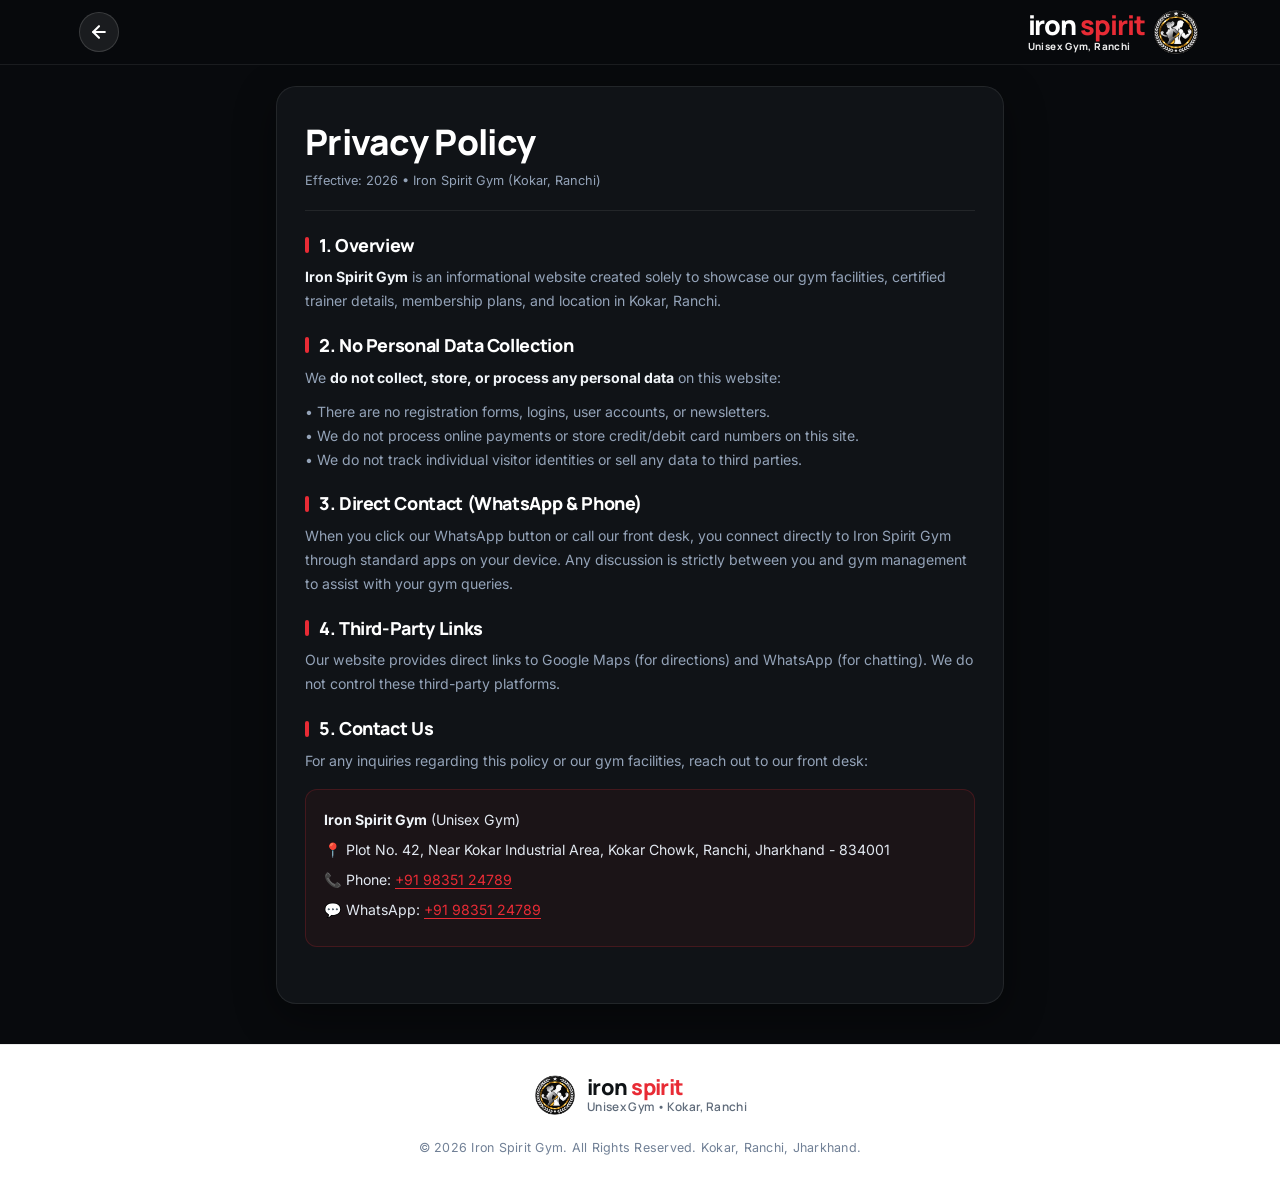
==== commit 22f891d1: "ui fixes" ====
--- a/privacy-policy.html
+++ b/privacy-policy.html
@@ -176,9 +176,10 @@
     }
 
     .site-footer {
-      background: #080a0d !important;
-      border-top: 1px solid rgba(255, 255, 255, 0.08);
+      background: #ffffff !important;
+      border-top: 1px solid rgba(0, 0, 0, 0.08);
       padding: 28px 0 24px 0 !important;
+      color: #0f1316 !important;
     }
 
     @media (max-width: 640px) {
--- a/css/style.css
+++ b/css/style.css
@@ -161,21 +161,21 @@
 }
 
 /* ==========================================================================
-   PRELOADER — SILHOUETTE LIQUID & ENERGY FILL ANIMATION
+   PRELOADER — ULTRA-MINIMAL & PROFESSIONAL LUXURY MONOCHROME (WHITE ACCENT)
    ========================================================================== */
 .preloader {
   position: fixed;
   inset: 0;
   width: 100vw;
   height: 100vh;
-  background: radial-gradient(ellipse at center, #38080c 0%, #1a0305 45%, #0a0102 75%, #050607 100%);
+  background: #08090b;
   z-index: 99999;
   display: flex;
   align-items: center;
   justify-content: center;
   opacity: 1;
   visibility: visible;
-  transition: opacity 0.65s cubic-bezier(0.16, 1, 0.3, 1), visibility 0.65s ease;
+  transition: opacity 0.6s cubic-bezier(0.16, 1, 0.3, 1), visibility 0.6s ease;
   overflow: hidden;
 }
 
@@ -196,33 +196,33 @@
   z-index: 2;
 }
 
-/* Ambient Pulsing Full-Screen Radial Aura */
+/* Ambient Subtle Pure White / Silver Glow */
 .loader-ambient-glow {
   position: fixed;
   inset: 0;
   width: 100vw;
   height: 100vh;
-  background: radial-gradient(circle at center, rgba(229, 9, 20, 0.42) 0%, rgba(180, 10, 20, 0.15) 45%, transparent 75%);
+  background: radial-gradient(circle at 50% 50%, rgba(255, 255, 255, 0.05) 0%, rgba(255, 255, 255, 0.015) 35%, transparent 65%);
   pointer-events: none;
   z-index: 1;
-  animation: ambient-glow-pulse 2.6s ease-in-out infinite alternate;
+  animation: ambient-glow-pulse 3.5s ease-in-out infinite alternate;
 }
 
 @keyframes ambient-glow-pulse {
   0% {
-    transform: scale(0.92);
-    opacity: 0.65;
+    transform: scale(0.95);
+    opacity: 0.5;
   }
   100% {
-    transform: scale(1.18);
-    opacity: 1;
+    transform: scale(1.1);
+    opacity: 0.9;
   }
 }
 
 /* Logo Fade In / Fade Out Wrapper */
 .loader-logo-wrap {
   position: relative;
-  width: min(75vw, 210px);
+  width: min(65vw, 190px);
   aspect-ratio: 1222 / 1287;
   display: flex;
   align-items: center;
@@ -234,36 +234,36 @@
   width: 100%;
   height: 100%;
   object-fit: contain;
-  animation: logo-fade-breathe 2.2s ease-in-out infinite alternate;
+  animation: logo-fade-breathe 2.4s ease-in-out infinite alternate;
 }
 
 @keyframes logo-fade-breathe {
   0% {
-    opacity: 0.25;
-    transform: scale(0.92);
-    filter: drop-shadow(0 0 6px rgba(229, 9, 20, 0.4)) drop-shadow(0 0 12px rgba(229, 9, 20, 0.2));
+    opacity: 0.35;
+    transform: scale(0.96);
+    filter: drop-shadow(0 2px 10px rgba(255, 255, 255, 0.08));
   }
   100% {
     opacity: 1;
-    transform: scale(1.04);
-    filter: drop-shadow(0 0 22px rgba(229, 9, 20, 1)) drop-shadow(0 0 45px rgba(229, 9, 20, 0.6));
+    transform: scale(1.02);
+    filter: drop-shadow(0 4px 22px rgba(255, 255, 255, 0.22));
   }
 }
 
 /* Status Tracker & Progress */
 .loader-status-wrap {
-  margin-top: 32px;
+  margin-top: 28px;
   display: flex;
   flex-direction: column;
   align-items: center;
-  gap: 10px;
+  gap: 12px;
   z-index: 5;
 }
 
 .loader-progress-track {
-  width: 140px;
-  height: 3px;
-  background: rgba(255, 255, 255, 0.08);
+  width: 130px;
+  height: 2.5px;
+  background: rgba(255, 255, 255, 0.1);
   border-radius: 999px;
   overflow: hidden;
   position: relative;
@@ -275,10 +275,10 @@
   bottom: 0;
   left: 0;
   width: 0%;
-  background: linear-gradient(90deg, #b91c1c, var(--red), #ff4d4d);
+  background: linear-gradient(90deg, rgba(255, 255, 255, 0.25), #ffffff, rgba(255, 255, 255, 0.7));
   border-radius: 999px;
-  box-shadow: 0 0 12px var(--red);
-  animation: progress-fill-sync 3s cubic-bezier(0.4, 0, 0.2, 1) infinite;
+  box-shadow: 0 0 10px rgba(255, 255, 255, 0.5);
+  animation: progress-fill-sync 2.6s cubic-bezier(0.4, 0, 0.2, 1) infinite;
 }
 
 @keyframes progress-fill-sync {
@@ -301,21 +301,21 @@
 
 .loader-brand-tag {
   font-family: var(--font-display);
-  font-size: 0.72rem;
-  font-weight: 800;
-  letter-spacing: 0.15em;
-  color: rgba(255, 255, 255, 0.5);
+  font-size: 0.68rem;
+  font-weight: 700;
+  letter-spacing: 0.18em;
+  color: rgba(255, 255, 255, 0.45);
   text-transform: uppercase;
 }
 
 .loader-pct {
   font-family: var(--font-display);
   font-size: 0.68rem;
-  font-weight: 800;
-  letter-spacing: 0.12em;
-  color: var(--red);
+  font-weight: 700;
+  letter-spacing: 0.15em;
+  color: #ffffff;
   text-transform: uppercase;
-  text-shadow: 0 0 10px rgba(229, 9, 20, 0.6);
+  text-shadow: 0 0 8px rgba(255, 255, 255, 0.35);
   animation: pulse-text 1.5s ease-in-out infinite alternate;
 }
 
@@ -699,13 +699,16 @@
 
 /* Hide top announcement bar when scrolled past hero */
 .fixed-top-header-group.scrolled .top-announcement {
-  max-height: 0;
-  opacity: 0;
+  max-height: 0 !important;
+  height: 0 !important;
+  min-height: 0 !important;
+  opacity: 0 !important;
   padding: 0 !important;
   border-bottom: none !important;
   margin: 0 !important;
-  transform: translateY(-100%);
-  pointer-events: none;
+  transform: translateY(-100%) !important;
+  pointer-events: none !important;
+  visibility: hidden !important;
 }
 
 .top-announcement:hover {
@@ -779,6 +782,49 @@
   }
   100% {
     transform: translate3d(-50%, 0, 0);
+  }
+}
+
+@media (max-width: 768px) {
+  .top-announcement {
+    padding: 5px 0;
+    max-height: 32px;
+  }
+
+  .fixed-top-header-group.scrolled .top-announcement {
+    max-height: 0 !important;
+    height: 0 !important;
+    min-height: 0 !important;
+    padding: 0 !important;
+    margin: 0 !important;
+    opacity: 0 !important;
+    transform: translateY(-100%) !important;
+    display: none !important;
+  }
+
+  .announcement-marquee-item {
+    padding: 0 14px !important;
+    gap: 7px !important;
+  }
+
+  .announcement-badge {
+    padding: 2px 6px !important;
+    font-size: 0.58rem !important;
+    font-weight: 800 !important;
+    letter-spacing: 0.04em !important;
+    border-radius: 3px !important;
+  }
+
+  .announcement-text {
+    font-size: 0.68rem !important;
+    font-weight: 500 !important;
+    letter-spacing: 0.01em !important;
+  }
+
+  .announcement-dot {
+    width: 3.5px !important;
+    height: 3.5px !important;
+    margin: 0 2px !important;
   }
 }
 
@@ -1579,9 +1625,53 @@
 .hero-cta-group {
   display: flex;
   align-items: center;
+  justify-content: flex-start;
   gap: 12px;
   flex-wrap: nowrap;
   margin-bottom: 0;
+  width: auto;
+  max-width: 100%;
+}
+
+.hero-btn-main {
+  display: inline-flex;
+  align-items: center;
+  justify-content: center;
+  gap: 8px;
+  width: auto;
+  max-width: 250px;
+  height: 50px;
+  padding: 0 26px;
+  border-radius: 9999px;
+  background: #ffffff;
+  color: #0b0d10;
+  font-weight: 750;
+  font-size: 0.95rem;
+  letter-spacing: -0.01em;
+  white-space: nowrap;
+  box-shadow: 0 4px 18px rgba(255, 255, 255, 0.18), 0 4px 12px rgba(0, 0, 0, 0.4);
+  border: none;
+  transition: all 0.25s ease;
+  flex: 0 0 auto;
+}
+
+.hero-btn-main:hover {
+  background: #f4f4f5;
+  color: #000000;
+  transform: translateY(-2px);
+  box-shadow: 0 8px 26px rgba(255, 255, 255, 0.28), 0 6px 18px rgba(0, 0, 0, 0.5);
+}
+
+.hero-btn-main svg {
+  stroke: #0b0d10;
+  width: 15px;
+  height: 15px;
+  flex-shrink: 0;
+  transition: transform 0.2s ease;
+}
+
+.hero-btn-main:hover svg {
+  transform: translateX(3px);
 }
 
 .hero-btn-insta {
@@ -1665,97 +1755,56 @@
   transform: scale(1.08);
 }
 
-/* Minimalist Floating Controls */
+/* Minimalist Hero Slider Controls (Centered Dots — Zero BG & Zero Border) */
 .hero-slider-controls {
   position: absolute;
-  bottom: 32px;
-  right: 4%;
-  z-index: 5;
-  display: flex;
-  align-items: center;
+  bottom: 24px;
+  left: 50%;
+  transform: translateX(-50%);
+  z-index: 10;
+  display: flex;
+  align-items: center;
+  justify-content: center;
   gap: 8px;
-  background: rgba(15, 19, 22, 0.75);
-  backdrop-filter: blur(12px);
-  -webkit-backdrop-filter: blur(12px);
-  padding: 6px 12px;
-  border-radius: 9999px;
-  border: 1px solid rgba(255, 255, 255, 0.14);
-  box-shadow: 0 4px 20px rgba(0, 0, 0, 0.45);
-  transition: opacity 0.3s ease;
-}
-
-.hero-control-btn {
-  width: 24px;
-  height: 24px;
-  border-radius: 50%;
-  background: transparent;
-  border: none;
-  color: rgba(255, 255, 255, 0.75);
+  background: transparent !important;
+  border: none !important;
+  box-shadow: none !important;
+  backdrop-filter: none !important;
+  -webkit-backdrop-filter: none !important;
+  padding: 0 !important;
+  border-radius: 0 !important;
+}
+
+.hero-slider-dots {
   display: flex;
   align-items: center;
   justify-content: center;
-  cursor: pointer;
-  transition: all 0.2s ease;
-  padding: 0;
-}
-
-.hero-control-btn:hover {
-  color: #ffffff;
-  background: rgba(255, 255, 255, 0.15);
-  transform: scale(1.08);
-}
-
-.hero-slider-dots {
-  display: flex;
-  align-items: center;
-  gap: 6px;
+  gap: 8px;
 }
 
 .hero-dot {
   width: 7px;
   height: 7px;
   border-radius: 999px;
-  background: rgba(255, 255, 255, 0.35);
+  background: rgba(255, 255, 255, 0.4);
   border: none;
   cursor: pointer;
   padding: 0;
-  transition: all 0.3s ease;
+  transition: all 0.3s cubic-bezier(0.16, 1, 0.3, 1);
 }
 
 .hero-dot:hover {
-  background: rgba(255, 255, 255, 0.75);
+  background: rgba(255, 255, 255, 0.8);
 }
 
 .hero-dot.active {
-  width: 18px;
-  background: var(--red);
-  box-shadow: 0 0 10px rgba(232, 43, 53, 0.8);
-}
-
-/* Down Scroll Arrow Indicator */
+  width: 22px;
+  background: #ffffff;
+  box-shadow: 0 0 10px rgba(255, 255, 255, 0.5);
+}
+
 .hero-scroll-down {
-  position: absolute;
-  bottom: 14px;
-  left: 50%;
-  transform: translateX(-50%);
-  z-index: 10;
-  display: none;
-  align-items: center;
-  justify-content: center;
-  width: 36px;
-  height: 36px;
-  color: #ffffff;
-  background: transparent;
-  border: none;
-  filter: drop-shadow(0 2px 8px rgba(0, 0, 0, 0.7));
-  animation: heroArrowBounce 2.2s ease-in-out infinite;
-  text-decoration: none;
-  transition: all 0.25s ease;
-}
-
-.hero-scroll-down:hover {
-  color: var(--red);
-  filter: drop-shadow(0 0 10px rgba(232, 43, 53, 0.8));
+  display: none !important;
 }
 
 @keyframes heroArrowBounce {
@@ -1772,30 +1821,16 @@
 
 @media (max-width: 768px) {
   .hero-immersive-section {
-    height: 100svh !important;
-    height: 100dvh !important;
-    height: 100vh;
-    min-height: 520px;
-    padding-top: 70px;
-    padding-bottom: calc(58px + env(safe-area-inset-bottom, 0px) + 20px);
+    height: calc(100svh - (60px + env(safe-area-inset-bottom, 0px))) !important;
+    height: calc(100dvh - (60px + env(safe-area-inset-bottom, 0px))) !important;
+    min-height: 480px;
+    padding-top: 64px;
+    padding-bottom: 26px;
     display: flex;
     flex-direction: column;
     justify-content: flex-end;
     position: relative;
     box-sizing: border-box !important;
-  }
-
-  /* Center Down Arrow Indicator */
-  .hero-scroll-down {
-    display: flex !important;
-    position: absolute;
-    bottom: calc(58px + env(safe-area-inset-bottom, 0px) + 6px);
-    left: 50%;
-    transform: translateX(-50%);
-    z-index: 10;
-    width: 32px;
-    height: 24px;
-    color: rgba(255, 255, 255, 0.75);
   }
 
   .hero-control-btn {
@@ -1838,10 +1873,10 @@
   }
 
   .hero-title {
-    font-size: clamp(2.35rem, 9.5vw, 3.1rem);
-    line-height: 1.04;
-    letter-spacing: -0.035em;
-    margin-bottom: 12px;
+    font-size: clamp(1.85rem, 8vw, 2.35rem);
+    line-height: 1.08;
+    letter-spacing: -0.025em;
+    margin-bottom: 8px;
     font-weight: 800;
     color: #ffffff;
     text-shadow: 0 3px 20px rgba(0, 0, 0, 0.85);
@@ -1857,11 +1892,14 @@
   }
 
   .hero-description {
-    font-size: clamp(0.88rem, 3.5vw, 0.96rem);
-    margin-bottom: 18px;
-    line-height: 1.52;
+    font-size: clamp(0.78rem, 3.1vw, 0.86rem);
+    margin-bottom: 14px;
+    margin-left: 0 !important;
+    margin-right: 0 !important;
+    line-height: 1.42;
     color: rgba(226, 232, 240, 0.88);
-    max-width: 95%;
+    max-width: 100%;
+    text-align: left !important;
     text-shadow: 0 2px 10px rgba(0, 0, 0, 0.9);
     letter-spacing: -0.01em;
   }
@@ -1904,37 +1942,49 @@
     filter: drop-shadow(0 12px 32px rgba(0, 0, 0, 0.85)) drop-shadow(0 0 35px rgba(232, 43, 53, 0.35));
   }
 
-  /* Slider Dots placed at bottom right (same line as center arrow) */
+  /* Centered Slider Dots lifted slightly for optimal clearance */
   .hero-slider-controls {
     position: absolute;
-    bottom: calc(58px + env(safe-area-inset-bottom, 0px) + 6px);
-    right: 14px;
-    left: auto;
+    bottom: 18px;
+    left: 50%;
+    right: auto;
     top: auto;
-    transform: none;
+    transform: translateX(-50%);
     z-index: 10;
     display: flex !important;
-    background: rgba(15, 19, 22, 0.75) !important;
-    border: 1px solid rgba(255, 255, 255, 0.14) !important;
-    box-shadow: 0 4px 18px rgba(0, 0, 0, 0.5) !important;
-    backdrop-filter: blur(12px) !important;
-    -webkit-backdrop-filter: blur(12px) !important;
-    padding: 4px 10px !important;
-    border-radius: 999px !important;
+    align-items: center;
+    justify-content: center;
+    background: transparent !important;
+    border: none !important;
+    box-shadow: none !important;
+    backdrop-filter: none !important;
+    -webkit-backdrop-filter: none !important;
+    padding: 0 !important;
+    border-radius: 0 !important;
   }
 
   .hero-slider-dots {
-    gap: 5px;
+    display: flex;
+    align-items: center;
+    justify-content: center;
+    gap: 7px;
   }
 
   .hero-dot {
     width: 6px;
     height: 6px;
+    border-radius: 999px;
+    background: rgba(255, 255, 255, 0.4);
+    border: none;
+    cursor: pointer;
+    padding: 0;
+    transition: all 0.3s cubic-bezier(0.16, 1, 0.3, 1);
   }
 
   .hero-dot.active {
-    width: 16px;
-    background: var(--red);
+    width: 20px;
+    background: #ffffff;
+    box-shadow: 0 0 8px rgba(255, 255, 255, 0.6);
   }
 
   /* Modern Clean Hero Action Button & Instagram Icon (Strict Same Line) */
@@ -1944,23 +1994,23 @@
     flex-wrap: nowrap !important;
     align-items: center !important;
     justify-content: flex-start !important;
-    width: 100% !important;
+    width: auto !important;
     max-width: 100% !important;
     gap: 10px !important;
-    margin-bottom: 4px;
+    margin-bottom: 20px !important;
     box-sizing: border-box !important;
   }
 
   .hero-cta-group .hero-btn-main {
-    flex: 1 1 auto !important;
+    flex: 0 0 auto !important;
     min-width: 0 !important;
     width: auto !important;
-    max-width: none !important;
+    max-width: 235px !important;
     height: 48px !important;
     min-height: 48px !important;
-    padding: 0 16px !important;
+    padding: 0 20px !important;
     border-radius: 9999px !important;
-    font-size: clamp(0.80rem, 3.3vw, 0.92rem) !important;
+    font-size: clamp(0.80rem, 3.3vw, 0.90rem) !important;
     font-weight: 750 !important;
     letter-spacing: -0.01em !important;
     display: inline-flex !important;
@@ -2282,11 +2332,10 @@
    WHY CHOOSE US / WHY TRAIN HERE SECTION (FROM USER REFERENCE)
    ========================================================================== */
 .why-us-section {
-  padding: 100px 0;
-  background: #ffffff;
+  padding: 85px 0 95px 0;
+  background: #ffffff !important;
   position: relative;
   overflow: hidden;
-  border-top: 1px solid var(--border-subtle);
   border-bottom: 1px solid var(--border-subtle);
 }
 
@@ -3128,7 +3177,10 @@
   position: fixed;
   inset: 0;
   width: 100vw;
+  width: 100dvw;
   height: 100vh;
+  height: 100dvh;
+  height: 100svh;
   background: rgba(0, 0, 0, 0.78);
   backdrop-filter: blur(10px);
   -webkit-backdrop-filter: blur(10px);
@@ -3152,8 +3204,10 @@
   max-width: 480px;
   background: #ffffff;
   border-radius: 24px 24px 0 0;
-  padding: 16px 22px 28px 22px;
-  max-height: 82vh;
+  padding: 16px 22px calc(24px + env(safe-area-inset-bottom, 12px)) 22px;
+  max-height: 85vh;
+  max-height: 85dvh;
+  max-height: 85svh;
   overflow-y: auto;
   -webkit-overflow-scrolling: touch;
   touch-action: pan-y;
@@ -4745,7 +4799,10 @@
   position: fixed;
   inset: 0;
   width: 100vw;
+  width: 100dvw;
   height: 100vh;
+  height: 100dvh;
+  height: 100svh;
   background: rgba(0, 0, 0, 0.72);
   backdrop-filter: blur(10px);
   -webkit-backdrop-filter: blur(10px);
@@ -4769,8 +4826,10 @@
   max-width: 480px;
   background: #ffffff;
   border-radius: 24px 24px 0 0;
-  padding: 16px 22px 28px 22px;
-  max-height: 82vh;
+  padding: 16px 22px calc(24px + env(safe-area-inset-bottom, 12px)) 22px;
+  max-height: 85vh;
+  max-height: 85dvh;
+  max-height: 85svh;
   overflow-y: auto;
   -webkit-overflow-scrolling: touch;
   touch-action: pan-y;
@@ -5341,7 +5400,10 @@
   position: fixed;
   inset: 0;
   width: 100vw;
+  width: 100dvw;
   height: 100vh;
+  height: 100dvh;
+  height: 100svh;
   background: rgba(0, 0, 0, 0.75);
   backdrop-filter: blur(10px);
   -webkit-backdrop-filter: blur(10px);
@@ -5365,8 +5427,10 @@
   max-width: 480px;
   background: #ffffff;
   border-radius: 24px 24px 0 0;
-  padding: 16px 22px 28px 22px;
-  max-height: 82vh;
+  padding: 16px 22px calc(24px + env(safe-area-inset-bottom, 12px)) 22px;
+  max-height: 85vh;
+  max-height: 85dvh;
+  max-height: 85svh;
   overflow-y: auto;
   -webkit-overflow-scrolling: touch;
   touch-action: pan-y;
@@ -5569,11 +5633,57 @@
   line-height: 1.4;
 }
 
+.contact-socials-grid {
+  display: flex;
+  align-items: center;
+  flex-wrap: wrap;
+  gap: 8px;
+  margin-top: 6px;
+}
+
+.contact-social-chip {
+  display: inline-flex;
+  align-items: center;
+  gap: 6px;
+  background: rgba(0, 0, 0, 0.04);
+  border: 1px solid rgba(0, 0, 0, 0.08);
+  color: var(--text-primary);
+  padding: 6px 14px;
+  border-radius: 999px;
+  font-size: 0.84rem;
+  font-weight: 650;
+  cursor: pointer;
+  transition: all 0.2s ease;
+  font-family: inherit;
+  text-decoration: none;
+  -webkit-tap-highlight-color: transparent;
+}
+
+.contact-social-chip svg {
+  color: var(--red);
+  width: 14px;
+  height: 14px;
+  flex-shrink: 0;
+  transition: transform 0.2s ease;
+}
+
+.contact-social-chip:hover {
+  background: rgba(232, 43, 53, 0.08);
+  border-color: rgba(232, 43, 53, 0.35);
+  color: var(--red);
+  transform: translateY(-1px);
+  box-shadow: 0 4px 12px rgba(232, 43, 53, 0.12);
+}
+
+.contact-social-chip:hover svg {
+  transform: scale(1.15);
+}
+
 .contact-actions-row {
   display: flex;
   gap: 12px;
   flex-wrap: wrap;
-  margin-top: 4px;
+  margin-top: 8px;
 }
 
 .contact-actions-row .btn {
@@ -5582,7 +5692,9 @@
   display: inline-flex;
   align-items: center;
   justify-content: center;
+  gap: 8px;
   font-weight: 700;
+  cursor: pointer;
 }
 
 .map-container {
@@ -5814,10 +5926,10 @@
    FOOTER (MINIMAL LUXURY OBSIDIAN FOOTER)
    ========================================================================== */
 .site-footer {
-  background: #080a0d;
-  border-top: 1px solid rgba(255, 255, 255, 0.08);
+  background: var(--surface, #ffffff);
+  border-top: 1px solid var(--border-subtle, rgba(0, 0, 0, 0.08));
   padding: 44px 0 32px 0;
-  color: #f1f5f9;
+  color: var(--text-primary, #0f1316);
   position: relative;
 }
 
@@ -5862,14 +5974,18 @@
   font-size: 1.35rem;
   letter-spacing: -0.03em;
   text-transform: lowercase;
-  color: #ffffff;
+  color: #0f1316;
   line-height: 1;
+}
+
+.footer-brand-text .brand-name .red-text {
+  color: var(--red, #e82b35);
 }
 
 .footer-brand-text .brand-sub {
   font-size: 0.74rem;
   font-weight: 600;
-  color: #94a3b8;
+  color: var(--text-secondary, #5f6b7a);
   letter-spacing: 0.03em;
   margin-top: 3px;
 }
@@ -5888,9 +6004,9 @@
   gap: 7px;
   padding: 8px 18px;
   border-radius: 999px;
-  background: rgba(255, 255, 255, 0.04);
-  border: 1px solid rgba(255, 255, 255, 0.1);
-  color: #cbd5e1;
+  background: rgba(0, 0, 0, 0.04);
+  border: 1px solid rgba(0, 0, 0, 0.08);
+  color: #0f1316;
   font-size: 0.82rem;
   font-weight: 650;
   text-decoration: none;
@@ -5898,16 +6014,16 @@
 }
 
 .footer-chip-btn svg {
-  color: var(--red);
+  color: var(--red, #e82b35);
   transition: transform 0.2s ease;
 }
 
 .footer-chip-btn:hover {
-  background: rgba(232, 43, 53, 0.12);
-  border-color: rgba(232, 43, 53, 0.4);
-  color: #ffffff;
+  background: rgba(232, 43, 53, 0.08);
+  border-color: rgba(232, 43, 53, 0.35);
+  color: var(--red, #e82b35);
   transform: translateY(-2px);
-  box-shadow: 0 4px 14px rgba(232, 43, 53, 0.2);
+  box-shadow: 0 4px 14px rgba(232, 43, 53, 0.12);
 }
 
 .footer-chip-btn:hover svg {
@@ -5916,14 +6032,14 @@
 
 .footer-copyright-text {
   font-size: 0.78rem;
-  color: #64748b;
+  color: #718096;
   letter-spacing: 0.02em;
   line-height: 1.5;
   margin-top: 4px;
 }
 
 .footer-legal-link {
-  color: #94a3b8;
+  color: #4a5568;
   text-decoration: underline;
   text-underline-offset: 2px;
   transition: color 0.2s ease;
@@ -6019,42 +6135,367 @@
   border-color: var(--red);
 }
 
-/* Offer Modal Spec */
-.offer-coupon-pill {
+/* Offer Poster Image Modal (Clean, Tight-Fit Borderless Poster Banner) */
+.offer-image-modal-backdrop {
+  background: rgba(6, 8, 10, 0.85) !important;
+  backdrop-filter: blur(16px) !important;
+  -webkit-backdrop-filter: blur(16px) !important;
+  display: flex !important;
+  align-items: center !important;
+  justify-content: center !important;
+  padding: 16px !important;
+}
+
+.offer-image-dialog {
+  position: relative;
+  display: inline-flex !important;
+  align-items: center;
+  justify-content: center;
+  width: auto !important;
+  max-width: min(920px, 92vw) !important;
+  margin: auto;
+  border-radius: 20px;
+  overflow: visible;
+  background: transparent !important;
+  border: none !important;
+  box-shadow: none !important;
+  padding: 0 !important;
+  transform: scale(0.92) translateY(16px);
+  transition: transform 0.4s var(--ease-smooth);
+}
+
+.modal-backdrop.open .offer-image-dialog {
+  transform: scale(1) translateY(0);
+}
+
+.offer-image-wrapper {
+  display: block;
+  position: relative;
+  border-radius: 20px;
+  overflow: hidden;
+  box-shadow: 0 24px 70px rgba(0, 0, 0, 0.85), 0 0 0 1px rgba(255, 255, 255, 0.15);
+  background: transparent !important;
+  cursor: pointer;
+  line-height: 0;
+  width: auto !important;
+  max-width: min(920px, 92vw) !important;
+  transition: transform 0.25s ease, box-shadow 0.25s ease;
+  -webkit-tap-highlight-color: transparent;
+}
+
+.offer-image-wrapper:hover {
+  transform: scale(1.012);
+  box-shadow: 0 28px 80px rgba(0, 0, 0, 0.95), 0 0 0 1.5px rgba(232, 43, 53, 0.5);
+}
+
+.offer-poster-img {
+  width: auto !important;
+  height: auto !important;
+  max-width: min(900px, 90vw) !important;
+  max-height: 88vh !important;
+  object-fit: contain;
+  display: block;
+  border-radius: 20px;
+}
+
+.offer-image-close-btn {
+  position: absolute;
+  top: -14px;
+  right: -14px;
+  width: 40px;
+  height: 40px;
+  border-radius: 50%;
+  background: #0f1317;
+  border: 1.5px solid rgba(255, 255, 255, 0.25);
+  color: #ffffff;
+  display: flex;
+  align-items: center;
+  justify-content: center;
+  cursor: pointer;
+  z-index: 10;
+  box-shadow: 0 6px 20px rgba(0, 0, 0, 0.6);
+  transition: all 0.22s ease;
+  -webkit-tap-highlight-color: transparent;
+}
+
+.offer-image-close-btn svg {
+  stroke: #ffffff;
+  transition: transform 0.2s ease;
+}
+
+.offer-image-close-btn:hover,
+.offer-image-close-btn:active {
+  background: var(--red, #e82b35);
+  border-color: var(--red, #e82b35);
+  color: #ffffff;
+  transform: scale(1.1);
+}
+
+.offer-image-close-btn:hover svg {
+  transform: rotate(90deg);
+}
+
+/* ==========================================================================
+   INTERACTIVE CONTACT ACTION SHEET & TOAST NOTIFICATION
+   ========================================================================== */
+.contact-action-backdrop {
+  position: fixed;
+  inset: 0;
+  width: 100vw;
+  height: 100dvh;
+  background: rgba(8, 10, 13, 0.65);
+  backdrop-filter: blur(8px);
+  -webkit-backdrop-filter: blur(8px);
+  z-index: 2200;
+  display: flex;
+  align-items: flex-end;
+  justify-content: center;
+  opacity: 0;
+  visibility: hidden;
+  pointer-events: none;
+  transition: opacity 0.3s cubic-bezier(0.16, 1, 0.3, 1), visibility 0.3s cubic-bezier(0.16, 1, 0.3, 1);
+  padding: 0;
+  box-sizing: border-box;
+}
+
+.contact-action-backdrop.open {
+  opacity: 1;
+  visibility: visible;
+  pointer-events: auto;
+}
+
+.contact-action-sheet {
+  background: #ffffff;
+  width: 100%;
+  max-width: 480px;
+  border-radius: 24px 24px 0 0;
+  box-shadow: 0 -10px 40px rgba(0, 0, 0, 0.25);
+  padding: 16px 20px calc(24px + env(safe-area-inset-bottom, 14px)) 20px;
+  transform: translateY(100%);
+  transition: transform 0.35s cubic-bezier(0.16, 1, 0.3, 1);
+  box-sizing: border-box;
+}
+
+.contact-action-backdrop.open .contact-action-sheet {
+  transform: translateY(0);
+}
+
+@media (min-width: 640px) {
+  .contact-action-backdrop {
+    align-items: center;
+    padding: 20px;
+  }
+  .contact-action-sheet {
+    border-radius: 20px;
+    transform: translateY(20px) scale(0.96);
+    padding: 24px;
+    box-shadow: 0 16px 50px rgba(0, 0, 0, 0.28);
+  }
+  .contact-action-backdrop.open .contact-action-sheet {
+    transform: translateY(0) scale(1);
+  }
+}
+
+.contact-action-handle {
+  width: 40px;
+  height: 4px;
+  background: rgba(0, 0, 0, 0.15);
+  border-radius: 999px;
+  margin: 0 auto 14px auto;
+}
+
+@media (min-width: 640px) {
+  .contact-action-handle {
+    display: none;
+  }
+}
+
+.contact-action-header {
   display: flex;
   align-items: center;
   justify-content: space-between;
-  background: var(--surface2);
-  border: 1px dashed var(--red);
-  border-radius: var(--radius-md);
-  padding: 12px 18px;
-  margin: 18px 0;
-}
-
-.coupon-code {
+  margin-bottom: 16px;
+  padding-bottom: 10px;
+  border-bottom: 1px solid rgba(0, 0, 0, 0.06);
+}
+
+.contact-action-title {
   font-family: var(--font-display);
-  font-size: 1.2rem;
+  font-size: 1.15rem;
   font-weight: 800;
-  letter-spacing: 0.08em;
+  color: #0f1316;
+  letter-spacing: -0.01em;
+}
+
+.contact-action-close {
+  background: rgba(0, 0, 0, 0.05);
+  border: none;
+  width: 32px;
+  height: 32px;
+  border-radius: 50%;
+  display: flex;
+  align-items: center;
+  justify-content: center;
+  color: #5f6b7a;
+  cursor: pointer;
+  transition: all 0.2s ease;
+}
+
+.contact-action-close:hover {
+  background: rgba(232, 43, 53, 0.12);
   color: var(--red);
 }
 
-.copy-btn {
-  background: var(--red-muted);
-  border: 1px solid var(--border-red);
+.contact-action-body {
+  display: flex;
+  flex-direction: column;
+  gap: 12px;
+  max-height: 60vh;
+  overflow-y: auto;
+}
+
+.contact-action-card {
+  background: #f8f9fb;
+  border: 1px solid rgba(0, 0, 0, 0.08);
+  border-radius: 14px;
+  padding: 14px 16px;
+  display: flex;
+  flex-direction: column;
+  gap: 10px;
+}
+
+.contact-action-card-header {
+  display: flex;
+  align-items: center;
+  justify-content: space-between;
+}
+
+.contact-action-card-label {
+  font-size: 0.74rem;
+  font-weight: 800;
+  text-transform: uppercase;
+  letter-spacing: 0.04em;
   color: var(--red);
-  font-size: 0.72rem;
+}
+
+.contact-action-card-val {
+  font-family: var(--font-display);
+  font-size: 1.05rem;
+  font-weight: 750;
+  color: #0f1316;
+  letter-spacing: -0.01em;
+  word-break: break-all;
+}
+
+.contact-action-btns-row {
+  display: flex;
+  gap: 8px;
+}
+
+.contact-action-btns-row .btn-act-primary {
+  flex: 1;
+  display: inline-flex;
+  align-items: center;
+  justify-content: center;
+  gap: 6px;
+  height: 42px;
+  background: #0f1316;
+  color: #ffffff;
+  border-radius: 10px;
+  font-size: 0.85rem;
   font-weight: 700;
-  text-transform: uppercase;
-  padding: 6px 12px;
-  border-radius: var(--radius-sm);
+  text-decoration: none;
+  border: none;
   cursor: pointer;
-  transition: all var(--transition-fast);
-}
-
-.copy-btn:hover {
-  background: var(--red);
+  transition: background 0.2s ease, transform 0.15s ease;
+  -webkit-tap-highlight-color: transparent;
+}
+
+.contact-action-btns-row .btn-act-primary.whatsapp-bg {
+  background: #25d366;
   color: #ffffff;
+}
+
+.contact-action-btns-row .btn-act-primary:hover {
+  opacity: 0.92;
+  transform: translateY(-1px);
+}
+
+.contact-action-btns-row .btn-act-copy {
+  display: inline-flex;
+  align-items: center;
+  justify-content: center;
+  gap: 6px;
+  height: 42px;
+  padding: 0 16px;
+  background: #ffffff;
+  color: #0f1316;
+  border: 1px solid rgba(0, 0, 0, 0.14);
+  border-radius: 10px;
+  font-size: 0.85rem;
+  font-weight: 650;
+  cursor: pointer;
+  transition: all 0.2s ease;
+  -webkit-tap-highlight-color: transparent;
+}
+
+.contact-action-btns-row .btn-act-copy:hover {
+  background: rgba(0, 0, 0, 0.04);
+  border-color: rgba(0, 0, 0, 0.25);
+}
+
+/* Toast */
+.copy-toast {
+  position: fixed;
+  top: 24px;
+  left: 50%;
+  transform: translate(-50%, -20px) scale(0.95);
+  background: #0f1316;
+  color: #ffffff;
+  padding: 10px 20px;
+  border-radius: 999px;
+  font-size: 0.85rem;
+  font-weight: 700;
+  box-shadow: 0 8px 30px rgba(0, 0, 0, 0.3);
+  display: inline-flex;
+  align-items: center;
+  gap: 8px;
+  z-index: 3000;
+  opacity: 0;
+  visibility: hidden;
+  pointer-events: none;
+  transition: opacity 0.25s ease, transform 0.25s cubic-bezier(0.16, 1, 0.3, 1), visibility 0.25s ease;
+}
+
+.copy-toast svg {
+  color: #10b981;
+}
+
+.copy-toast.show {
+  opacity: 1;
+  visibility: visible;
+  transform: translate(-50%, 0) scale(1);
+}
+
+@media (max-width: 768px) {
+  .offer-image-dialog {
+    max-width: 88vw !important;
+    width: auto !important;
+  }
+  .offer-poster-img {
+    max-width: 86vw !important;
+    max-height: 78vh !important;
+    border-radius: 16px;
+  }
+  .offer-image-wrapper {
+    border-radius: 16px;
+  }
+  .offer-image-close-btn {
+    top: -10px;
+    right: -8px;
+    width: 32px;
+    height: 32px;
+  }
 }
 
 
@@ -6079,21 +6520,12 @@
 @media (max-width: 900px) {
   .hero-grid {
     grid-template-columns: 1fr;
-    text-align: center;
+    text-align: left;
     gap: 28px;
   }
 
-  .hero-description {
-    margin-left: auto;
-    margin-right: auto;
-  }
-
-  .hero-cta-group {
-    justify-content: center;
-  }
-
   .hero-stats-row {
-    justify-content: center;
+    justify-content: flex-start;
     grid-template-columns: repeat(3, auto);
     gap: 20px;
   }
@@ -6374,7 +6806,13 @@
 
 @media (max-width: 768px) {
   body {
-    padding-bottom: calc(58px + env(safe-area-inset-bottom, 0px)) !important;
+    padding-bottom: calc(68px + env(safe-area-inset-bottom, 0px)) !important;
+  }
+
+  body.modal-open .mobile-bottom-nav {
+    transform: translateY(110%) !important;
+    opacity: 0 !important;
+    pointer-events: none !important;
   }
 
   .hamburger-btn {
@@ -6386,7 +6824,19 @@
     display: none !important;
   }
 
-  /* Luxury Frosted Glass Mobile Bottom Navigation Bar (Dark on Hero, Light on Scroll) */
+  /* Smooth Rendering & Mobile Hardware Optimization */
+  .amenities-section,
+  .plans-section,
+  .coaches-section,
+  .gallery-section,
+  .testimonials-section,
+  .faq-section,
+  .contact-section {
+    content-visibility: auto;
+    contain-intrinsic-size: auto 550px;
+  }
+
+  /* Luxury Frosted Glass Mobile Bottom Navigation Bar */
   .mobile-bottom-nav {
     display: block;
     position: fixed;
@@ -6394,18 +6844,18 @@
     left: 0;
     right: 0;
     z-index: 950;
-    background: rgba(9, 12, 14, 0.88) !important;
+    background: rgba(9, 12, 14, 0.92) !important;
     backdrop-filter: blur(20px) saturate(180%) !important;
     -webkit-backdrop-filter: blur(20px) saturate(180%) !important;
     border-top: 1px solid rgba(255, 255, 255, 0.1) !important;
     box-shadow: 0 -4px 24px rgba(0, 0, 0, 0.45) !important;
-    padding: 6px 4px calc(5px + env(safe-area-inset-bottom, 0px));
+    padding: 6px 6px calc(6px + env(safe-area-inset-bottom, 0px));
     transform: translateZ(0);
     transition: background 0.35s ease, border-color 0.35s ease, box-shadow 0.35s ease;
   }
 
   .mobile-bottom-nav.scrolled {
-    background: rgba(255, 255, 255, 0.92) !important;
+    background: rgba(255, 255, 255, 0.96) !important;
     border-top: 1px solid rgba(0, 0, 0, 0.08) !important;
     box-shadow: 0 -4px 20px rgba(0, 0, 0, 0.08) !important;
   }
@@ -6414,12 +6864,13 @@
     display: flex;
     align-items: center;
     justify-content: space-between;
-    max-width: 520px;
+    max-width: 560px;
     margin: 0 auto;
     position: relative;
-  }
-
-  /* Left-side scrollable navigation tabs track */
+    gap: 4px;
+  }
+
+  /* Left-side scrollable navigation tabs track with smooth horizontal swiping */
   .bottom-nav-scroll-track {
     display: flex;
     align-items: center;
@@ -6428,8 +6879,11 @@
     overflow-x: auto;
     scrollbar-width: none;
     -webkit-overflow-scrolling: touch;
-    justify-content: space-around;
-    padding-right: 4px;
+    justify-content: flex-start;
+    gap: 6px;
+    padding: 2px 4px;
+    scroll-snap-type: x proximity;
+    scroll-behavior: smooth;
   }
 
   .bottom-nav-scroll-track::-webkit-scrollbar {
@@ -6437,21 +6891,24 @@
   }
 
   .bottom-nav-item {
-    flex: 1 0 auto;
-    min-width: 48px;
+    flex: 0 0 auto;
+    min-width: 62px;
+    height: 48px;
     display: flex;
     flex-direction: column;
     align-items: center;
     justify-content: center;
-    gap: 2px;
-    padding: 3px 2px;
-    color: rgba(255, 255, 255, 0.68) !important;
+    gap: 3px;
+    padding: 4px 6px;
+    color: rgba(255, 255, 255, 0.55) !important;
     text-decoration: none;
-    font-size: 0.58rem;
-    font-weight: 600;
+    font-size: 0.68rem;
+    font-weight: 500;
     letter-spacing: 0.015em;
     background: transparent !important;
+    border: none !important;
     border-radius: 0 !important;
+    scroll-snap-align: center;
     transition: color 0.2s ease, transform 0.2s ease;
     user-select: none;
     -webkit-tap-highlight-color: transparent;
@@ -6465,83 +6922,93 @@
     display: flex;
     align-items: center;
     justify-content: center;
-    width: auto;
-    height: auto;
+    width: 22px;
+    height: 22px;
     background: transparent !important;
+    border: none !important;
     border-radius: 0 !important;
     box-shadow: none !important;
   }
 
   .bottom-nav-icon svg {
-    width: 18px;
-    height: 18px;
-    stroke-width: 2.1;
+    width: 20px;
+    height: 20px;
+    stroke-width: 1.7;
     stroke: currentColor;
-    transition: transform 0.2s ease, stroke 0.2s ease;
+    transition: transform 0.2s ease, stroke 0.2s ease, stroke-width 0.2s ease;
   }
 
   .bottom-nav-label {
-    font-size: 0.58rem;
-    font-weight: 600;
+    font-size: 0.68rem;
+    font-weight: 500;
     letter-spacing: 0.015em;
-    line-height: 1;
+    line-height: 1.1;
     color: inherit;
     white-space: nowrap;
+    transition: color 0.2s ease, font-weight 0.2s ease;
   }
 
   .bottom-nav-item:active {
     transform: scale(0.92);
   }
 
-  /* Active State (Pure Clean Red Accent, No circular background) */
+  /* Active State (Pure Icon & Text Color Highlight — Zero BG / Border) */
   .bottom-nav-item.active {
     color: #ffffff !important;
+    background: transparent !important;
+    border: none !important;
   }
 
   .mobile-bottom-nav.scrolled .bottom-nav-item.active {
     color: var(--red) !important;
+    background: transparent !important;
+    border: none !important;
   }
 
   .bottom-nav-item.active .bottom-nav-icon svg {
+    stroke: #ffffff !important;
+    stroke-width: 2.1;
+    transform: translateY(-1px);
+  }
+
+  .mobile-bottom-nav.scrolled .bottom-nav-item.active .bottom-nav-icon svg {
     stroke: var(--red) !important;
-    transform: scale(1.08);
+    stroke-width: 2.1;
+    transform: translateY(-1px);
   }
 
   .bottom-nav-item.active .bottom-nav-label {
     color: #ffffff !important;
-    font-weight: 750;
+    font-weight: 700;
   }
 
   .mobile-bottom-nav.scrolled .bottom-nav-item.active .bottom-nav-label {
     color: var(--red) !important;
-    font-weight: 750;
-  }
-
-  /* Pinned / Fixed WhatsApp Button on the Far Right inside bottom nav */
+    font-weight: 700;
+  }
+
+  /* Pinned WhatsApp CTA on the Far Right (Zero Borders / Pure Clean Alignment) */
   .bottom-nav-fixed-wa {
-    flex: 0 0 60px;
-    width: 60px;
-    min-width: 60px;
+    flex: 0 0 64px;
+    width: 64px;
+    min-width: 64px;
+    height: 48px;
     display: flex;
     flex-direction: column;
     align-items: center;
     justify-content: center;
-    gap: 2px;
-    padding: 3px 2px;
+    gap: 3px;
+    padding: 4px 6px;
     color: #25d366 !important;
     text-decoration: none;
-    font-size: 0.58rem;
+    font-size: 0.68rem;
     font-weight: 700;
     letter-spacing: 0.015em;
-    border-left: 1px solid rgba(255, 255, 255, 0.1);
-    background: transparent;
+    border: none !important;
+    background: transparent !important;
     user-select: none;
     -webkit-tap-highlight-color: transparent;
-    transition: transform 0.2s ease, border-color 0.35s ease;
-  }
-
-  .mobile-bottom-nav.scrolled .bottom-nav-fixed-wa {
-    border-left-color: rgba(0, 0, 0, 0.08);
+    transition: transform 0.2s ease;
   }
 
   .bottom-nav-fixed-wa:active {
@@ -6549,15 +7016,15 @@
   }
 
   .bottom-nav-fixed-wa .bottom-nav-icon svg {
-    width: 19px;
-    height: 19px;
+    width: 20px;
+    height: 20px;
     fill: #25d366;
     stroke: none;
   }
 
   .bottom-nav-fixed-wa .bottom-nav-label {
     color: #25d366 !important;
-    font-size: 0.58rem;
+    font-size: 0.68rem;
     font-weight: 700;
     letter-spacing: 0.015em;
     white-space: nowrap;
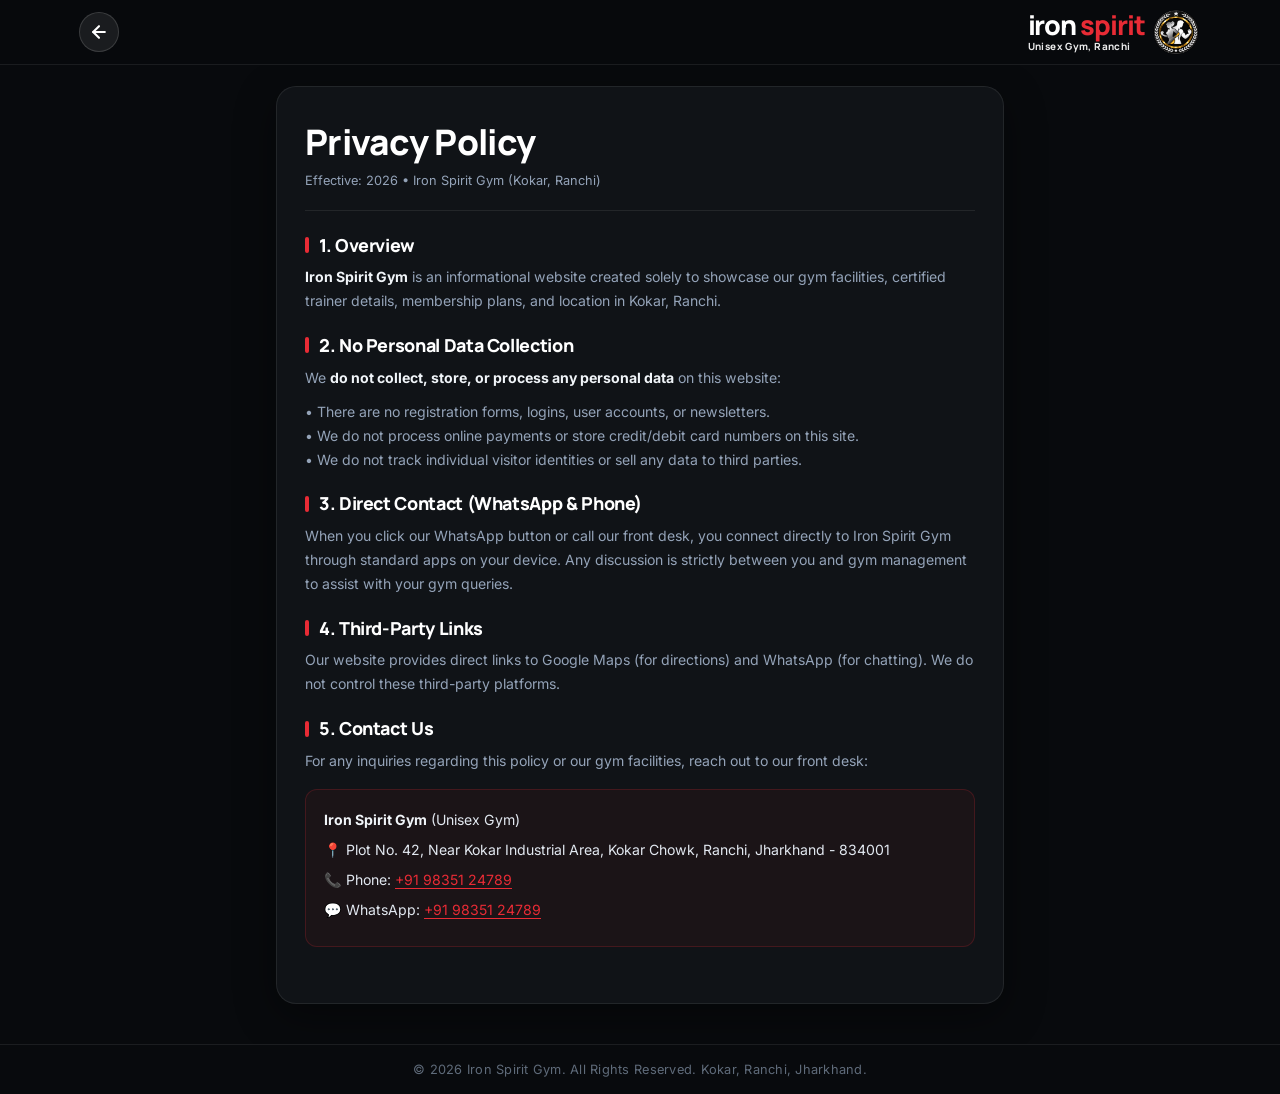
==== commit 2d04d818: ".." ====
--- a/privacy-policy.html
+++ b/privacy-policy.html
@@ -176,10 +176,10 @@
     }
 
     .site-footer {
-      background: #ffffff !important;
-      border-top: 1px solid rgba(0, 0, 0, 0.08);
-      padding: 28px 0 24px 0 !important;
-      color: #0f1316 !important;
+      background: #080a0d !important;
+      border-top: 1px solid rgba(255, 255, 255, 0.08) !important;
+      padding: 16px 0 !important;
+      color: #94a3b8 !important;
     }
 
     @media (max-width: 640px) {
@@ -283,17 +283,10 @@
     </div>
   </main>
 
-  <!-- SITE FOOTER -->
+  <!-- SITE FOOTER (CLEAN MINIMAL COPYRIGHT ONLY) -->
   <footer class="site-footer">
     <div class="container">
       <div class="footer-minimal-wrap">
-        <a href="index.html#hero" class="footer-brand" aria-label="Iron Spirit Gym">
-          <img src="top_logo.png" alt="Iron Spirit Gym Logo" class="footer-logo-img" />
-          <div class="footer-brand-text">
-            <span class="brand-name">iron <span class="red-text">spirit</span></span>
-            <span class="brand-sub">Unisex Gym • Kokar, Ranchi</span>
-          </div>
-        </a>
         <div class="footer-copyright-text">
           © 2026 Iron Spirit Gym. All Rights Reserved. Kokar, Ranchi, Jharkhand.
         </div>
--- a/css/style.css
+++ b/css/style.css
@@ -2218,7 +2218,7 @@
 .pricing-card.featured {
   background: var(--surface);
   border: 2px solid var(--red);
-  box-shadow: 0 16px 40px rgba(232, 43, 53, 0.12);
+  box-shadow: var(--shadow-subtle);
 }
 
 .popular-ribbon {
@@ -5571,6 +5571,12 @@
 .contact-section {
   padding: 90px 0;
   position: relative;
+  z-index: 20;
+}
+
+.contact-section.dropdown-active,
+.contact-section:has(.contact-pill-dropdown.open) {
+  z-index: 1000;
 }
 
 .contact-grid {
@@ -5580,6 +5586,7 @@
 }
 
 .contact-details-box {
+  position: relative;
   background: var(--surface);
   border: 1px solid var(--border-subtle);
   border-radius: var(--radius-xl);
@@ -5588,6 +5595,12 @@
   flex-direction: column;
   gap: 24px;
   box-shadow: var(--shadow-card);
+  z-index: 25;
+}
+
+.contact-details-box.dropdown-active,
+.contact-details-box:has(.contact-pill-dropdown.open) {
+  z-index: 1001;
 }
 
 .contact-item-row {
@@ -5636,8 +5649,8 @@
 .contact-socials-grid {
   display: flex;
   align-items: center;
-  flex-wrap: wrap;
-  gap: 8px;
+  flex-wrap: nowrap;
+  gap: 16px;
   margin-top: 6px;
 }
 
@@ -5645,45 +5658,70 @@
   display: inline-flex;
   align-items: center;
   gap: 6px;
-  background: rgba(0, 0, 0, 0.04);
-  border: 1px solid rgba(0, 0, 0, 0.08);
-  color: var(--text-primary);
-  padding: 6px 14px;
-  border-radius: 999px;
-  font-size: 0.84rem;
-  font-weight: 650;
+  background: transparent;
+  border: none;
+  color: var(--text-secondary);
+  padding: 4px 2px;
+  font-size: 0.86rem;
+  font-weight: 600;
   cursor: pointer;
-  transition: all 0.2s ease;
+  transition: color 0.2s ease, transform 0.2s ease;
   font-family: inherit;
   text-decoration: none;
+  white-space: nowrap;
   -webkit-tap-highlight-color: transparent;
 }
 
 .contact-social-chip svg {
   color: var(--red);
-  width: 14px;
-  height: 14px;
+  width: 15px;
+  height: 15px;
   flex-shrink: 0;
   transition: transform 0.2s ease;
 }
 
 .contact-social-chip:hover {
-  background: rgba(232, 43, 53, 0.08);
-  border-color: rgba(232, 43, 53, 0.35);
+  background: transparent;
+  border: none;
   color: var(--red);
   transform: translateY(-1px);
-  box-shadow: 0 4px 12px rgba(232, 43, 53, 0.12);
 }
 
 .contact-social-chip:hover svg {
-  transform: scale(1.15);
+  transform: scale(1.18);
+}
+
+/* On phones / mobile screens: Show only sleek icons in a single row */
+@media (max-width: 640px) {
+  .contact-socials-grid {
+    gap: 14px;
+    flex-wrap: nowrap;
+  }
+
+  .contact-social-chip {
+    padding: 6px;
+    width: 32px;
+    height: 32px;
+    display: inline-flex;
+    align-items: center;
+    justify-content: center;
+  }
+
+  .contact-social-chip span {
+    display: none !important;
+  }
+
+  .contact-social-chip svg {
+    width: 19px;
+    height: 19px;
+  }
 }
 
 .contact-actions-row {
   display: flex;
   gap: 12px;
   flex-wrap: wrap;
-  margin-top: 8px;
+  margin-top: 10px;
 }
 
 .contact-actions-row .btn {
@@ -5695,6 +5733,193 @@
   gap: 8px;
   font-weight: 700;
   cursor: pointer;
+}
+
+/* ==========================================================================
+   CONTACT LINE SELECTION BOTTOM SHEET DRAWER (MOBILE & DESKTOP)
+   ========================================================================== */
+.contact-modal-backdrop {
+  position: fixed;
+  inset: 0;
+  background: rgba(8, 10, 13, 0.65);
+  backdrop-filter: blur(8px);
+  -webkit-backdrop-filter: blur(8px);
+  z-index: 10000000;
+  opacity: 0;
+  pointer-events: none;
+  transition: opacity 0.28s cubic-bezier(0.4, 0, 0.2, 1);
+  display: flex;
+  align-items: flex-end;
+  justify-content: center;
+  touch-action: none;
+}
+
+.contact-modal-backdrop.active {
+  opacity: 1;
+  pointer-events: auto;
+}
+
+.contact-modal-sheet {
+  width: 100%;
+  max-width: 480px;
+  background: #ffffff;
+  border-radius: 24px 24px 0 0;
+  padding: 16px 22px calc(24px + env(safe-area-inset-bottom, 12px)) 22px;
+  max-height: 85vh;
+  max-height: 85dvh;
+  overflow-y: auto;
+  -webkit-overflow-scrolling: touch;
+  touch-action: pan-y;
+  overscroll-behavior: contain;
+  transform: translateY(100%);
+  transition: transform 0.32s cubic-bezier(0.33, 1, 0.68, 1);
+  box-shadow: 0 -10px 40px rgba(0, 0, 0, 0.35);
+  box-sizing: border-box;
+}
+
+.contact-modal-sheet.active {
+  transform: translateY(0);
+}
+
+.contact-modal-handle {
+  width: 38px;
+  height: 4px;
+  background: rgba(0, 0, 0, 0.16);
+  border-radius: 2px;
+  margin: 0 auto 14px auto;
+}
+
+.contact-modal-header {
+  display: flex;
+  justify-content: space-between;
+  align-items: center;
+  padding-bottom: 12px;
+  border-bottom: 1px solid rgba(0, 0, 0, 0.08);
+  margin-bottom: 16px;
+}
+
+.contact-modal-title {
+  font-family: var(--font-display);
+  font-size: 18px;
+  font-weight: 800;
+  color: #0f172a;
+  text-transform: uppercase;
+  letter-spacing: 0.5px;
+}
+
+.contact-modal-close {
+  background: rgba(15, 23, 42, 0.07);
+  border: none;
+  width: 32px;
+  height: 32px;
+  border-radius: 50%;
+  display: inline-flex;
+  align-items: center;
+  justify-content: center;
+  cursor: pointer;
+  color: #0f172a;
+  transition: all 0.2s ease;
+}
+
+.contact-modal-close:hover {
+  background: var(--red);
+  color: #ffffff;
+}
+
+.contact-modal-content {
+  display: flex;
+  flex-direction: column;
+  gap: 12px;
+}
+
+.contact-modal-card {
+  background: #f8f9fb;
+  border: 1px solid rgba(0, 0, 0, 0.07);
+  border-radius: 16px;
+  padding: 14px 16px;
+  display: flex;
+  flex-direction: column;
+  gap: 10px;
+}
+
+.contact-modal-card-info {
+  display: flex;
+  flex-direction: column;
+  gap: 2px;
+}
+
+.contact-modal-card-label {
+  font-size: 0.74rem;
+  font-weight: 800;
+  text-transform: uppercase;
+  letter-spacing: 0.04em;
+  color: var(--red);
+  line-height: 1.25;
+}
+
+.contact-modal-card-num {
+  font-family: var(--font-display);
+  font-size: 1.05rem;
+  font-weight: 800;
+  color: #0f1316;
+  letter-spacing: -0.01em;
+}
+
+.contact-modal-actions {
+  display: flex;
+  gap: 8px;
+}
+
+.contact-modal-btn-act {
+  flex: 1;
+  display: inline-flex;
+  align-items: center;
+  justify-content: center;
+  gap: 6px;
+  height: 40px;
+  background: #0f1316;
+  color: #ffffff;
+  border-radius: 999px;
+  font-size: 0.82rem;
+  font-weight: 700;
+  text-decoration: none;
+  border: none;
+  cursor: pointer;
+  transition: opacity 0.2s ease, transform 0.15s ease;
+  -webkit-tap-highlight-color: transparent;
+}
+
+.contact-modal-btn-act:hover {
+  opacity: 0.9;
+  transform: translateY(-1px);
+}
+
+.contact-modal-btn-act.whatsapp-bg {
+  background: #25d366;
+  color: #ffffff;
+}
+
+.contact-modal-btn-copy {
+  display: inline-flex;
+  align-items: center;
+  justify-content: center;
+  gap: 5px;
+  height: 40px;
+  padding: 0 16px;
+  background: #ffffff;
+  color: #0f1316;
+  border: 1px solid rgba(0, 0, 0, 0.12);
+  border-radius: 999px;
+  font-size: 0.80rem;
+  font-weight: 650;
+  cursor: pointer;
+  transition: all 0.18s ease;
+  -webkit-tap-highlight-color: transparent;
+}
+
+.contact-modal-btn-copy:hover {
+  background: rgba(0, 0, 0, 0.05);
+  border-color: rgba(0, 0, 0, 0.22);
 }
 
 .map-container {
@@ -5923,13 +6148,13 @@
 }
 
 /* ==========================================================================
-   FOOTER (MINIMAL LUXURY OBSIDIAN FOOTER)
+   FOOTER (ULTRA-MINIMAL LUXURY FOOTER)
    ========================================================================== */
 .site-footer {
-  background: var(--surface, #ffffff);
+  background: var(--bg, #f8f9fb);
   border-top: 1px solid var(--border-subtle, rgba(0, 0, 0, 0.08));
-  padding: 44px 0 32px 0;
-  color: var(--text-primary, #0f1316);
+  padding: 14px 0;
+  color: var(--text-secondary, #5f6b7a);
   position: relative;
 }
 
@@ -5940,108 +6165,24 @@
 
 .footer-minimal-wrap {
   display: flex;
-  flex-direction: column;
-  align-items: center;
+  align-items: center;
+  justify-content: center;
   text-align: center;
-  gap: 18px;
-}
-
-.footer-brand {
-  display: inline-flex;
-  align-items: center;
-  gap: 10px;
-  text-decoration: none;
-}
-
-.footer-logo-img {
-  height: 44px;
-  width: 44px;
-  object-fit: contain;
-  border-radius: 50%;
-  display: block;
-}
-
-.footer-brand-text {
-  display: flex;
-  flex-direction: column;
-  align-items: flex-start;
-  text-align: left;
-}
-
-.footer-brand-text .brand-name {
-  font-family: 'Manrope', var(--font-heading), sans-serif;
-  font-weight: 850;
-  font-size: 1.35rem;
-  letter-spacing: -0.03em;
-  text-transform: lowercase;
-  color: #0f1316;
-  line-height: 1;
-}
-
-.footer-brand-text .brand-name .red-text {
-  color: var(--red, #e82b35);
-}
-
-.footer-brand-text .brand-sub {
-  font-size: 0.74rem;
-  font-weight: 600;
+}
+
+.footer-copyright-text {
+  font-size: 0.80rem;
   color: var(--text-secondary, #5f6b7a);
-  letter-spacing: 0.03em;
-  margin-top: 3px;
-}
-
-.footer-actions-row {
-  display: flex;
-  align-items: center;
-  justify-content: center;
-  flex-wrap: wrap;
-  gap: 10px;
-}
-
-.footer-chip-btn {
-  display: inline-flex;
-  align-items: center;
-  gap: 7px;
-  padding: 8px 18px;
-  border-radius: 999px;
-  background: rgba(0, 0, 0, 0.04);
-  border: 1px solid rgba(0, 0, 0, 0.08);
-  color: #0f1316;
-  font-size: 0.82rem;
-  font-weight: 650;
-  text-decoration: none;
-  transition: all 0.22s ease;
-}
-
-.footer-chip-btn svg {
-  color: var(--red, #e82b35);
-  transition: transform 0.2s ease;
-}
-
-.footer-chip-btn:hover {
-  background: rgba(232, 43, 53, 0.08);
-  border-color: rgba(232, 43, 53, 0.35);
-  color: var(--red, #e82b35);
-  transform: translateY(-2px);
-  box-shadow: 0 4px 14px rgba(232, 43, 53, 0.12);
-}
-
-.footer-chip-btn:hover svg {
-  transform: scale(1.1);
-}
-
-.footer-copyright-text {
-  font-size: 0.78rem;
-  color: #718096;
   letter-spacing: 0.02em;
-  line-height: 1.5;
-  margin-top: 4px;
+  line-height: 1.4;
+  margin: 0;
 }
 
 .footer-legal-link {
-  color: #4a5568;
+  color: var(--text-primary, #0f1316);
   text-decoration: underline;
   text-underline-offset: 2px;
+  font-weight: 500;
   transition: color 0.2s ease;
 }
 
@@ -6051,18 +6192,7 @@
 
 @media (max-width: 600px) {
   .site-footer {
-    padding: 32px 0 28px 0;
-  }
-  .footer-minimal-wrap {
-    gap: 16px;
-  }
-  .footer-actions-row {
-    width: 100%;
-    justify-content: center;
-  }
-  .footer-chip-btn {
-    font-size: 0.80rem;
-    padding: 7px 14px;
+    padding: 12px 0;
   }
 }
 
@@ -6236,207 +6366,39 @@
 }
 
 /* ==========================================================================
-   INTERACTIVE CONTACT ACTION SHEET & TOAST NOTIFICATION
+   ULTRA-CLEAN TOAST NOTIFICATION
    ========================================================================== */
-.contact-action-backdrop {
+.copy-toast {
   position: fixed;
-  inset: 0;
-  width: 100vw;
-  height: 100dvh;
-  background: rgba(8, 10, 13, 0.65);
-  backdrop-filter: blur(8px);
-  -webkit-backdrop-filter: blur(8px);
-  z-index: 2200;
-  display: flex;
-  align-items: flex-end;
-  justify-content: center;
+  top: 24px;
+  left: 50%;
+  transform: translate(-50%, -20px) scale(0.95);
+  background: #0f1316;
+  color: #ffffff;
+  padding: 10px 20px;
+  border-radius: 999px;
+  font-size: 0.85rem;
+  font-weight: 700;
+  box-shadow: 0 8px 30px rgba(0, 0, 0, 0.3);
+  display: inline-flex;
+  align-items: center;
+  gap: 8px;
+  z-index: 3000;
   opacity: 0;
   visibility: hidden;
   pointer-events: none;
-  transition: opacity 0.3s cubic-bezier(0.16, 1, 0.3, 1), visibility 0.3s cubic-bezier(0.16, 1, 0.3, 1);
-  padding: 0;
-  box-sizing: border-box;
-}
-
-.contact-action-backdrop.open {
+  transition: opacity 0.25s ease, transform 0.25s cubic-bezier(0.16, 1, 0.3, 1), visibility 0.25s ease;
+}
+
+.copy-toast.show {
   opacity: 1;
   visibility: visible;
-  pointer-events: auto;
-}
-
-.contact-action-sheet {
-  background: #ffffff;
-  width: 100%;
-  max-width: 480px;
-  border-radius: 24px 24px 0 0;
-  box-shadow: 0 -10px 40px rgba(0, 0, 0, 0.25);
-  padding: 16px 20px calc(24px + env(safe-area-inset-bottom, 14px)) 20px;
-  transform: translateY(100%);
-  transition: transform 0.35s cubic-bezier(0.16, 1, 0.3, 1);
-  box-sizing: border-box;
-}
-
-.contact-action-backdrop.open .contact-action-sheet {
-  transform: translateY(0);
-}
-
-@media (min-width: 640px) {
-  .contact-action-backdrop {
-    align-items: center;
-    padding: 20px;
-  }
-  .contact-action-sheet {
-    border-radius: 20px;
-    transform: translateY(20px) scale(0.96);
-    padding: 24px;
-    box-shadow: 0 16px 50px rgba(0, 0, 0, 0.28);
-  }
-  .contact-action-backdrop.open .contact-action-sheet {
-    transform: translateY(0) scale(1);
-  }
-}
-
-.contact-action-handle {
-  width: 40px;
-  height: 4px;
-  background: rgba(0, 0, 0, 0.15);
-  border-radius: 999px;
-  margin: 0 auto 14px auto;
-}
-
-@media (min-width: 640px) {
-  .contact-action-handle {
-    display: none;
-  }
-}
-
-.contact-action-header {
-  display: flex;
-  align-items: center;
-  justify-content: space-between;
-  margin-bottom: 16px;
-  padding-bottom: 10px;
-  border-bottom: 1px solid rgba(0, 0, 0, 0.06);
-}
-
-.contact-action-title {
-  font-family: var(--font-display);
-  font-size: 1.15rem;
-  font-weight: 800;
-  color: #0f1316;
-  letter-spacing: -0.01em;
-}
-
-.contact-action-close {
-  background: rgba(0, 0, 0, 0.05);
-  border: none;
-  width: 32px;
-  height: 32px;
-  border-radius: 50%;
-  display: flex;
-  align-items: center;
-  justify-content: center;
-  color: #5f6b7a;
-  cursor: pointer;
-  transition: all 0.2s ease;
-}
-
-.contact-action-close:hover {
-  background: rgba(232, 43, 53, 0.12);
-  color: var(--red);
-}
-
-.contact-action-body {
-  display: flex;
-  flex-direction: column;
-  gap: 12px;
-  max-height: 60vh;
-  overflow-y: auto;
-}
-
-.contact-action-card {
-  background: #f8f9fb;
-  border: 1px solid rgba(0, 0, 0, 0.08);
-  border-radius: 14px;
-  padding: 14px 16px;
-  display: flex;
-  flex-direction: column;
-  gap: 10px;
-}
-
-.contact-action-card-header {
-  display: flex;
-  align-items: center;
-  justify-content: space-between;
-}
-
-.contact-action-card-label {
-  font-size: 0.74rem;
-  font-weight: 800;
-  text-transform: uppercase;
-  letter-spacing: 0.04em;
-  color: var(--red);
-}
-
-.contact-action-card-val {
-  font-family: var(--font-display);
-  font-size: 1.05rem;
-  font-weight: 750;
-  color: #0f1316;
-  letter-spacing: -0.01em;
-  word-break: break-all;
-}
-
-.contact-action-btns-row {
-  display: flex;
-  gap: 8px;
-}
-
-.contact-action-btns-row .btn-act-primary {
-  flex: 1;
-  display: inline-flex;
-  align-items: center;
-  justify-content: center;
-  gap: 6px;
-  height: 42px;
-  background: #0f1316;
-  color: #ffffff;
-  border-radius: 10px;
-  font-size: 0.85rem;
-  font-weight: 700;
-  text-decoration: none;
-  border: none;
-  cursor: pointer;
-  transition: background 0.2s ease, transform 0.15s ease;
-  -webkit-tap-highlight-color: transparent;
-}
-
-.contact-action-btns-row .btn-act-primary.whatsapp-bg {
-  background: #25d366;
-  color: #ffffff;
-}
-
-.contact-action-btns-row .btn-act-primary:hover {
-  opacity: 0.92;
-  transform: translateY(-1px);
-}
-
-.contact-action-btns-row .btn-act-copy {
-  display: inline-flex;
-  align-items: center;
-  justify-content: center;
-  gap: 6px;
-  height: 42px;
-  padding: 0 16px;
-  background: #ffffff;
-  color: #0f1316;
-  border: 1px solid rgba(0, 0, 0, 0.14);
-  border-radius: 10px;
-  font-size: 0.85rem;
-  font-weight: 650;
-  cursor: pointer;
-  transition: all 0.2s ease;
-  -webkit-tap-highlight-color: transparent;
+  transform: translate(-50%, 0) scale(1);
+}
+
+.copy-toast svg {
+  color: #25d366;
+  flex-shrink: 0;
 }
 
 .contact-action-btns-row .btn-act-copy:hover {
